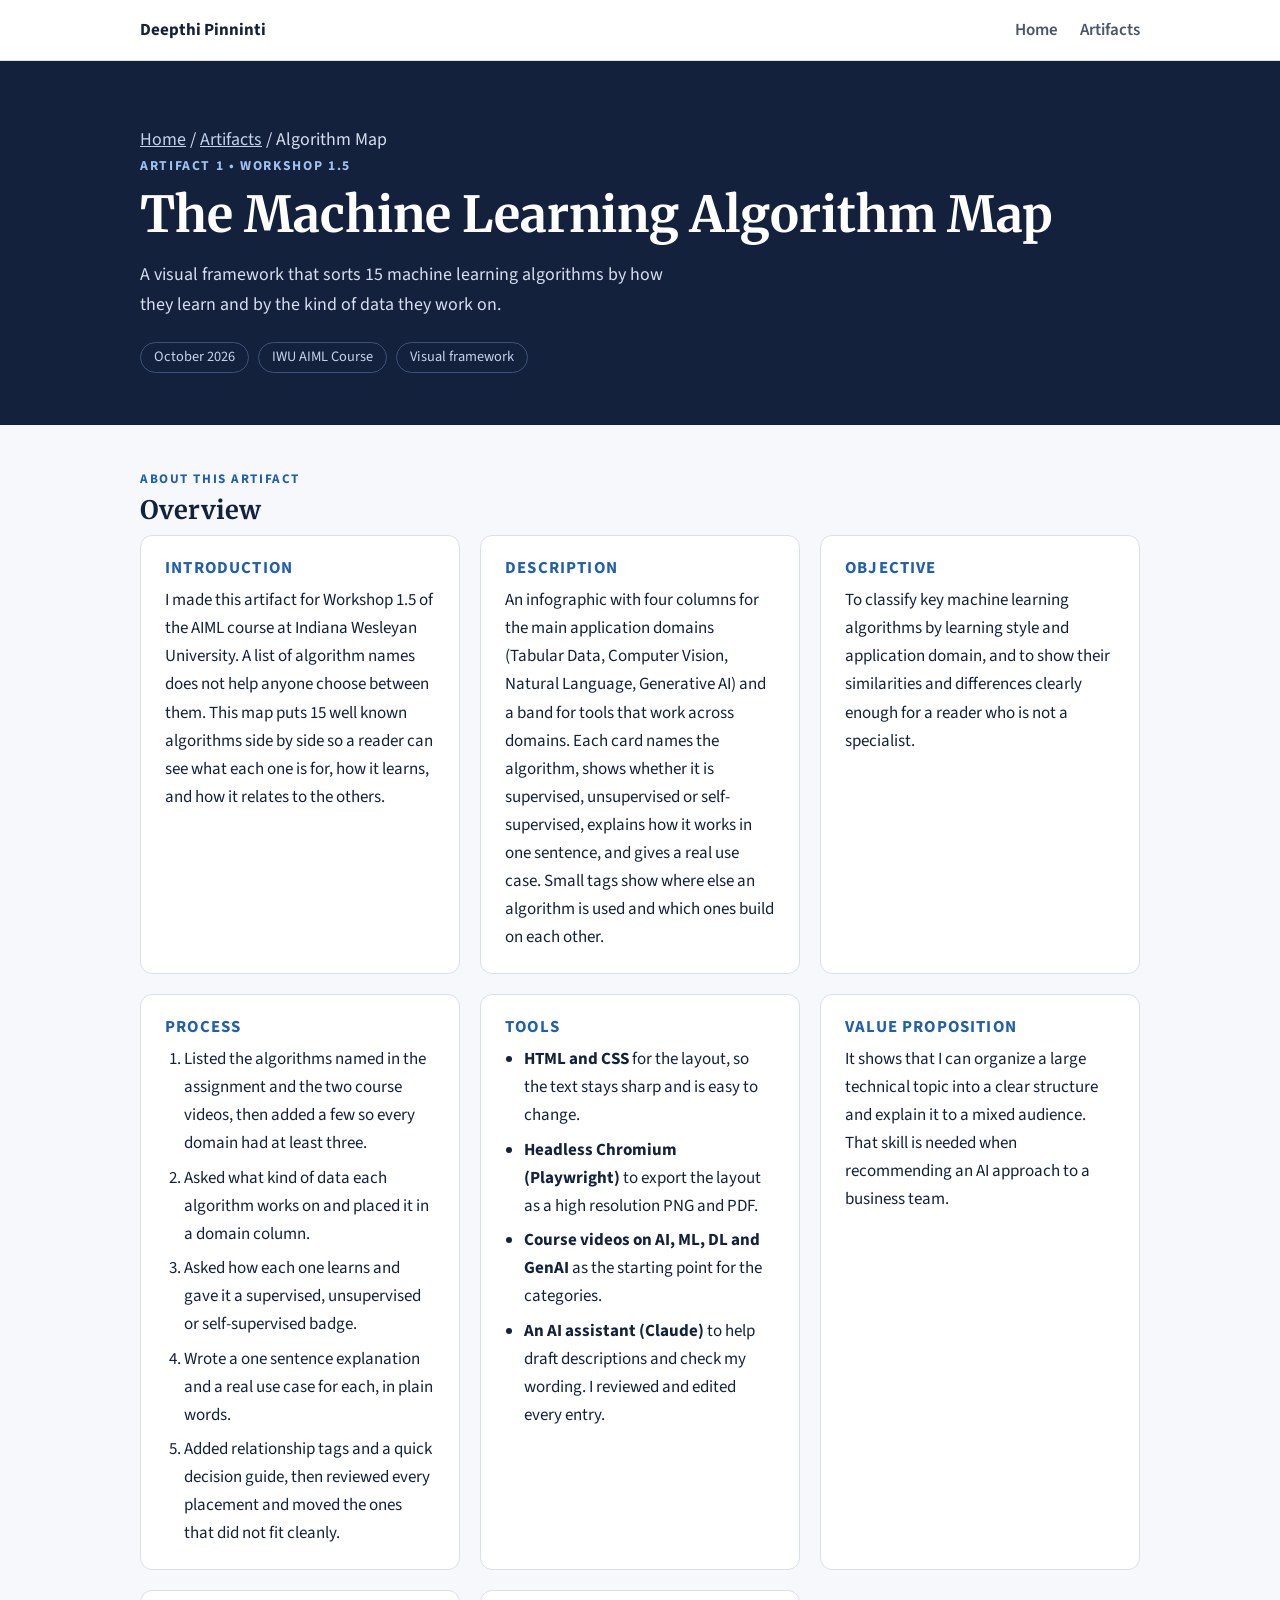
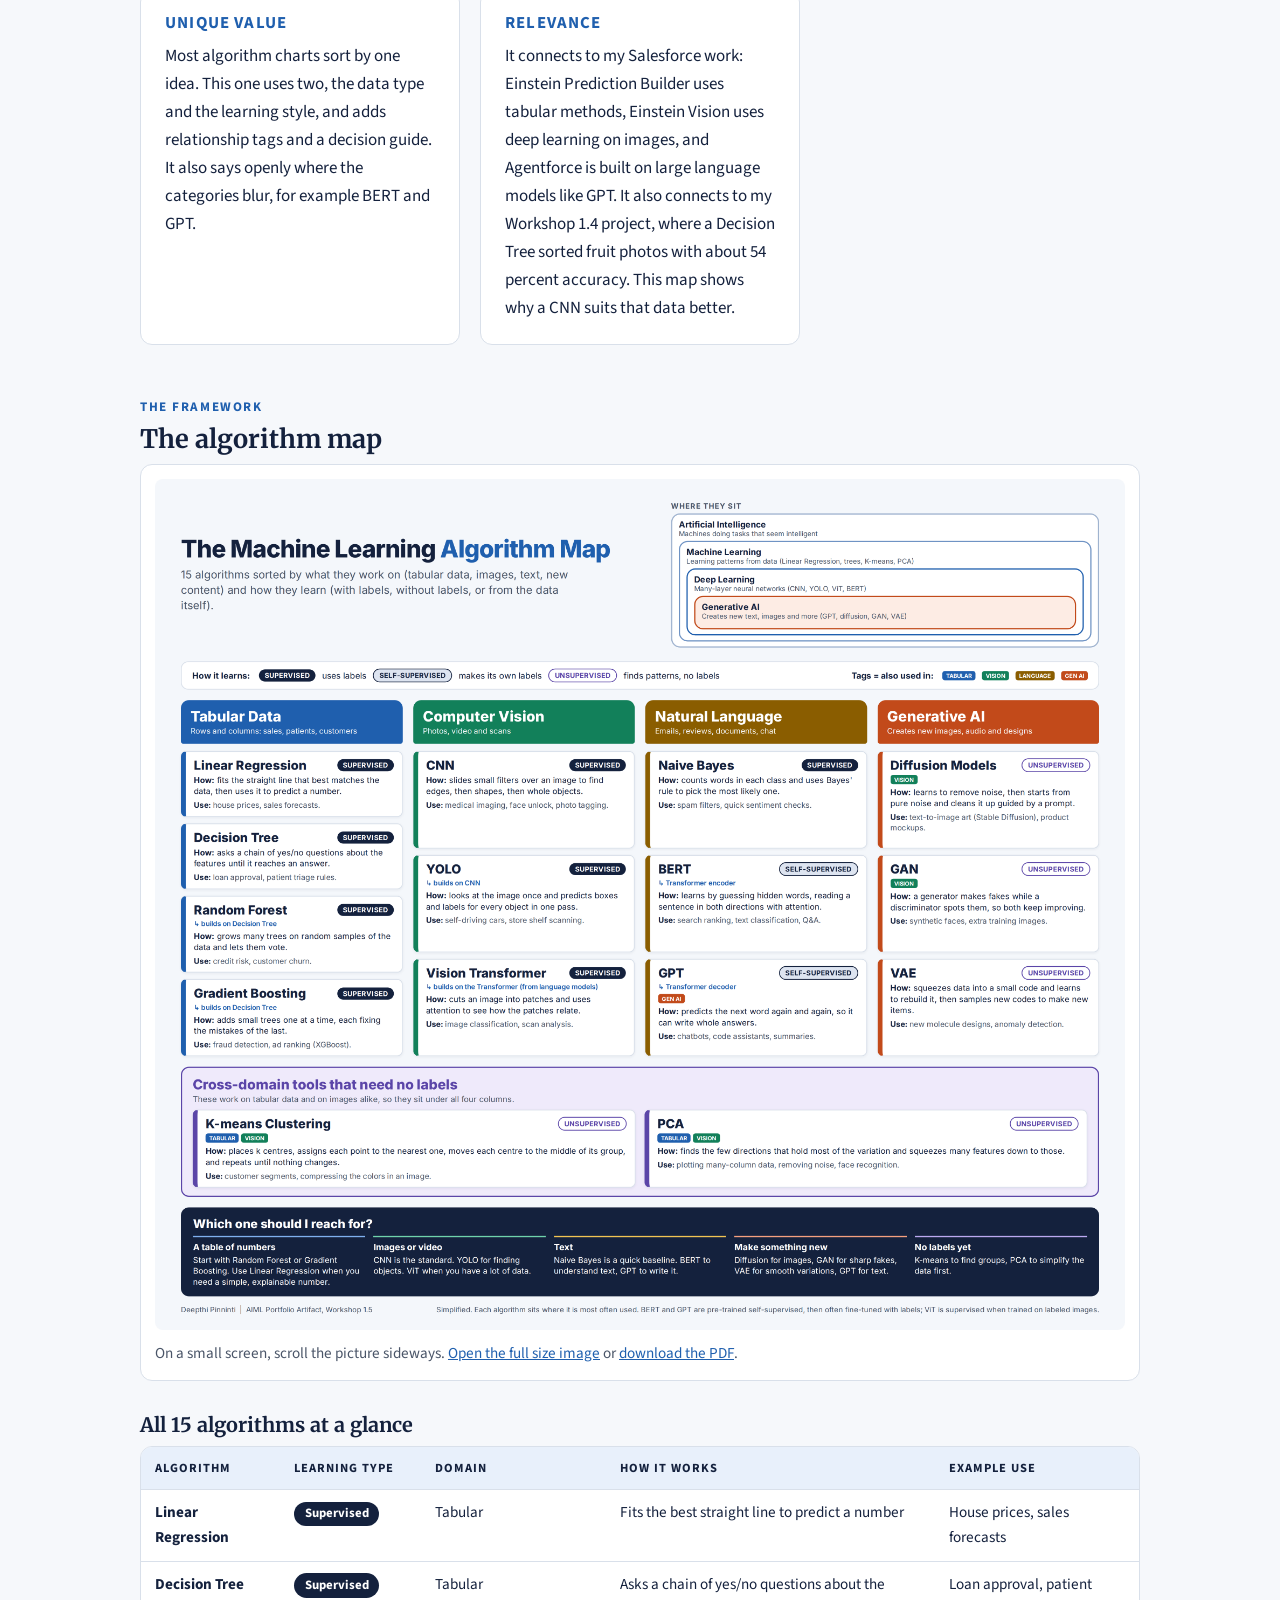
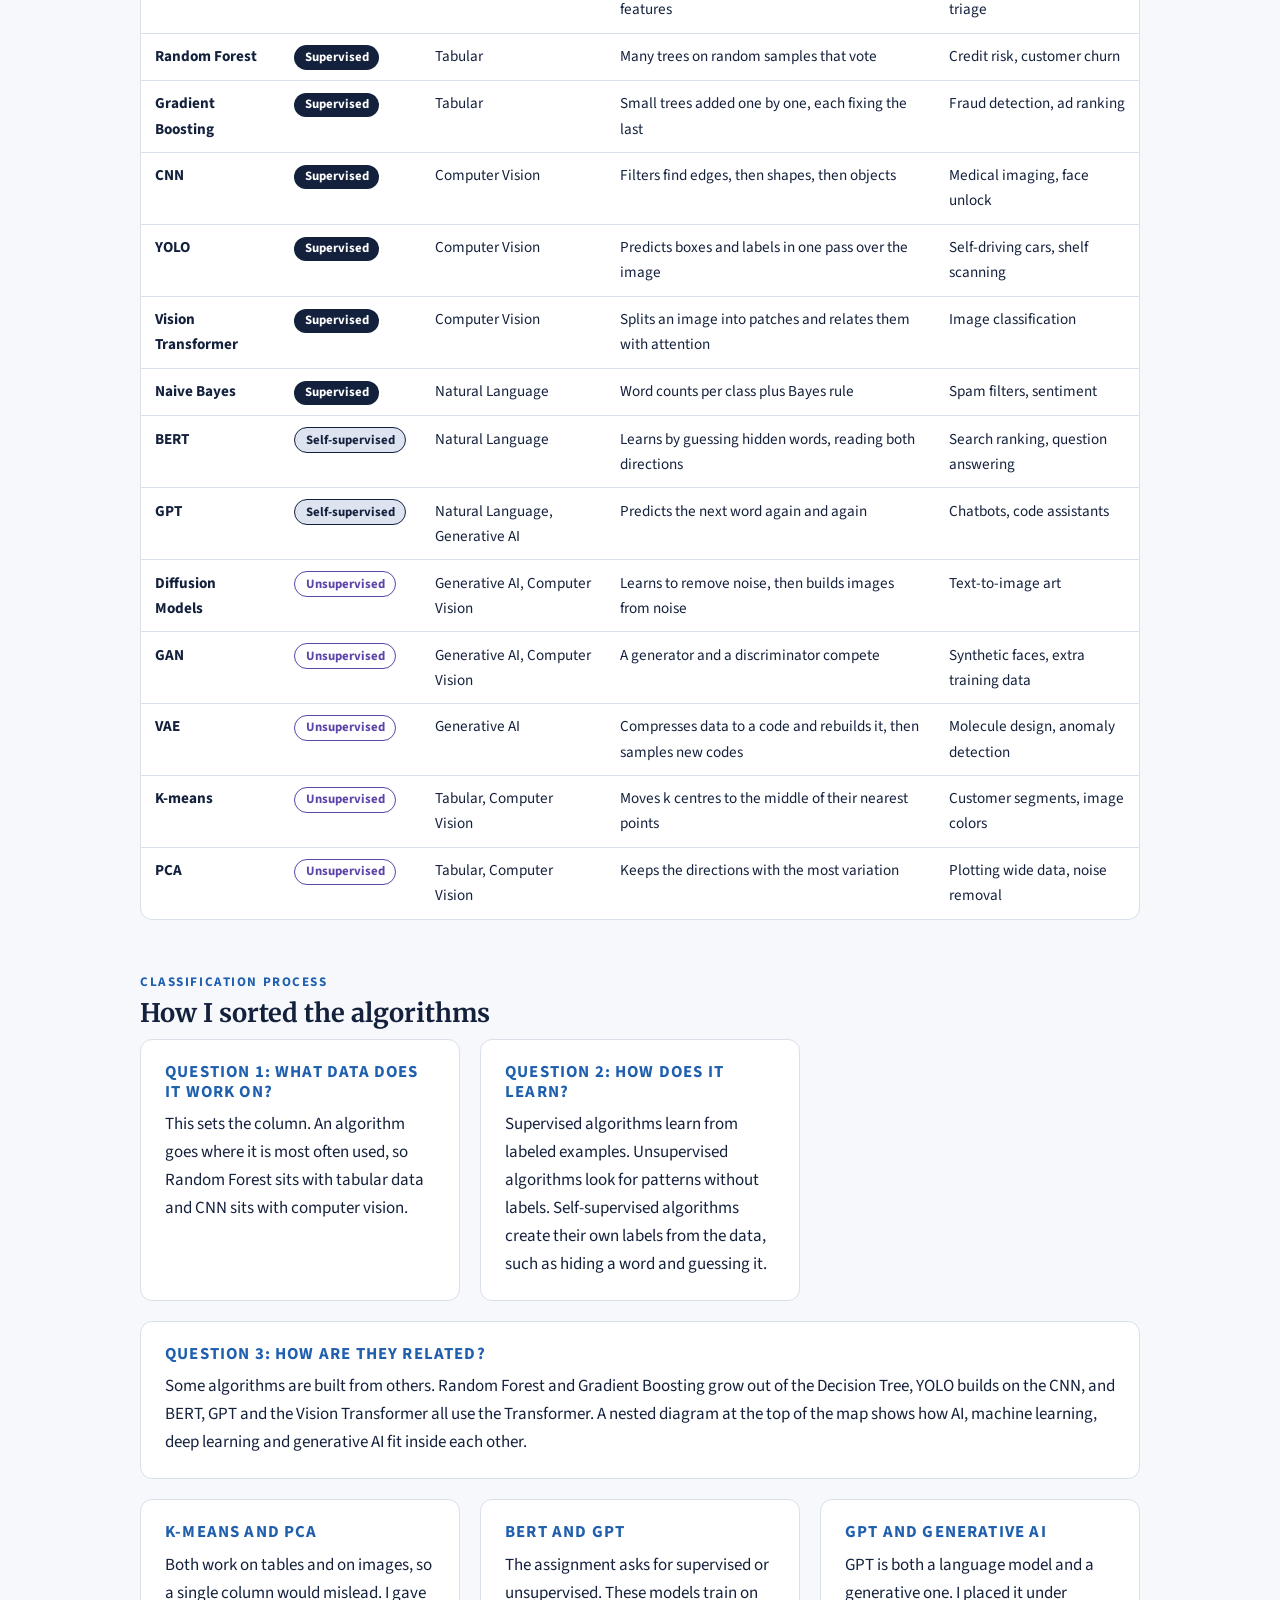
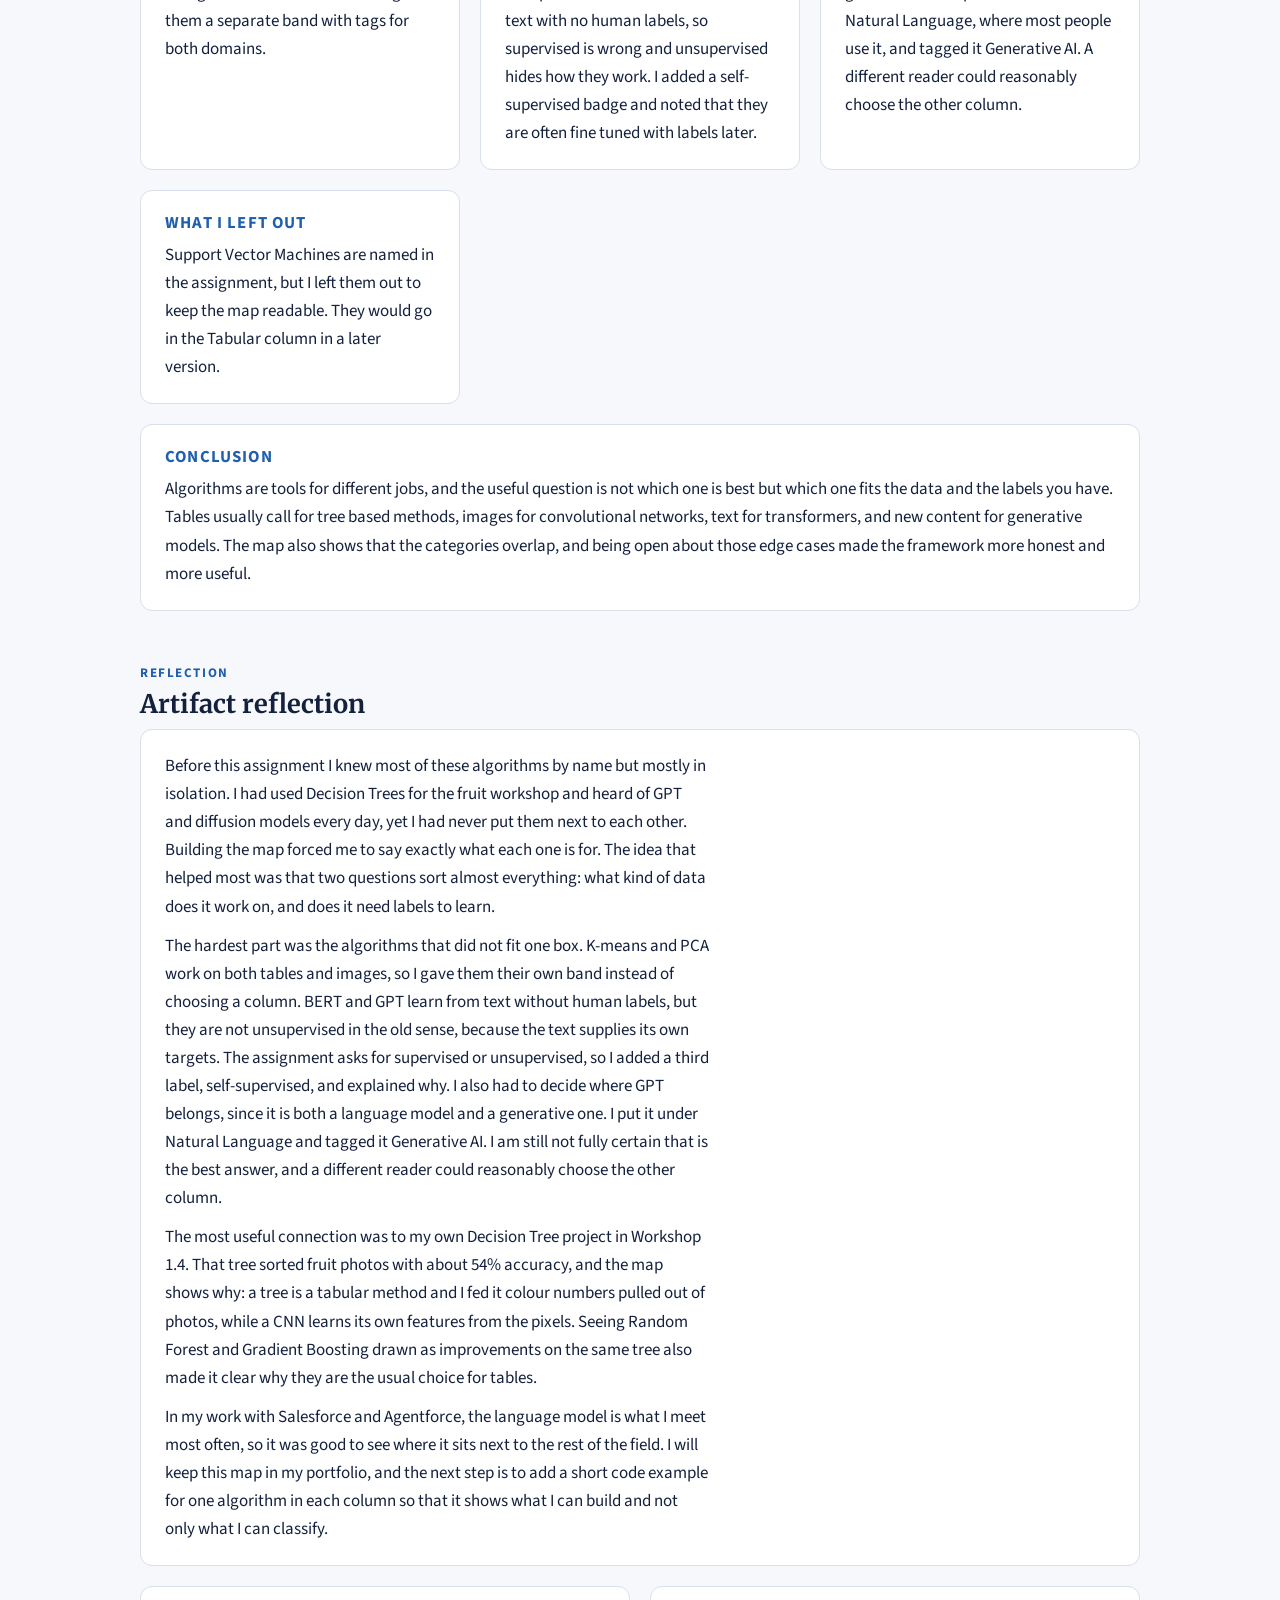
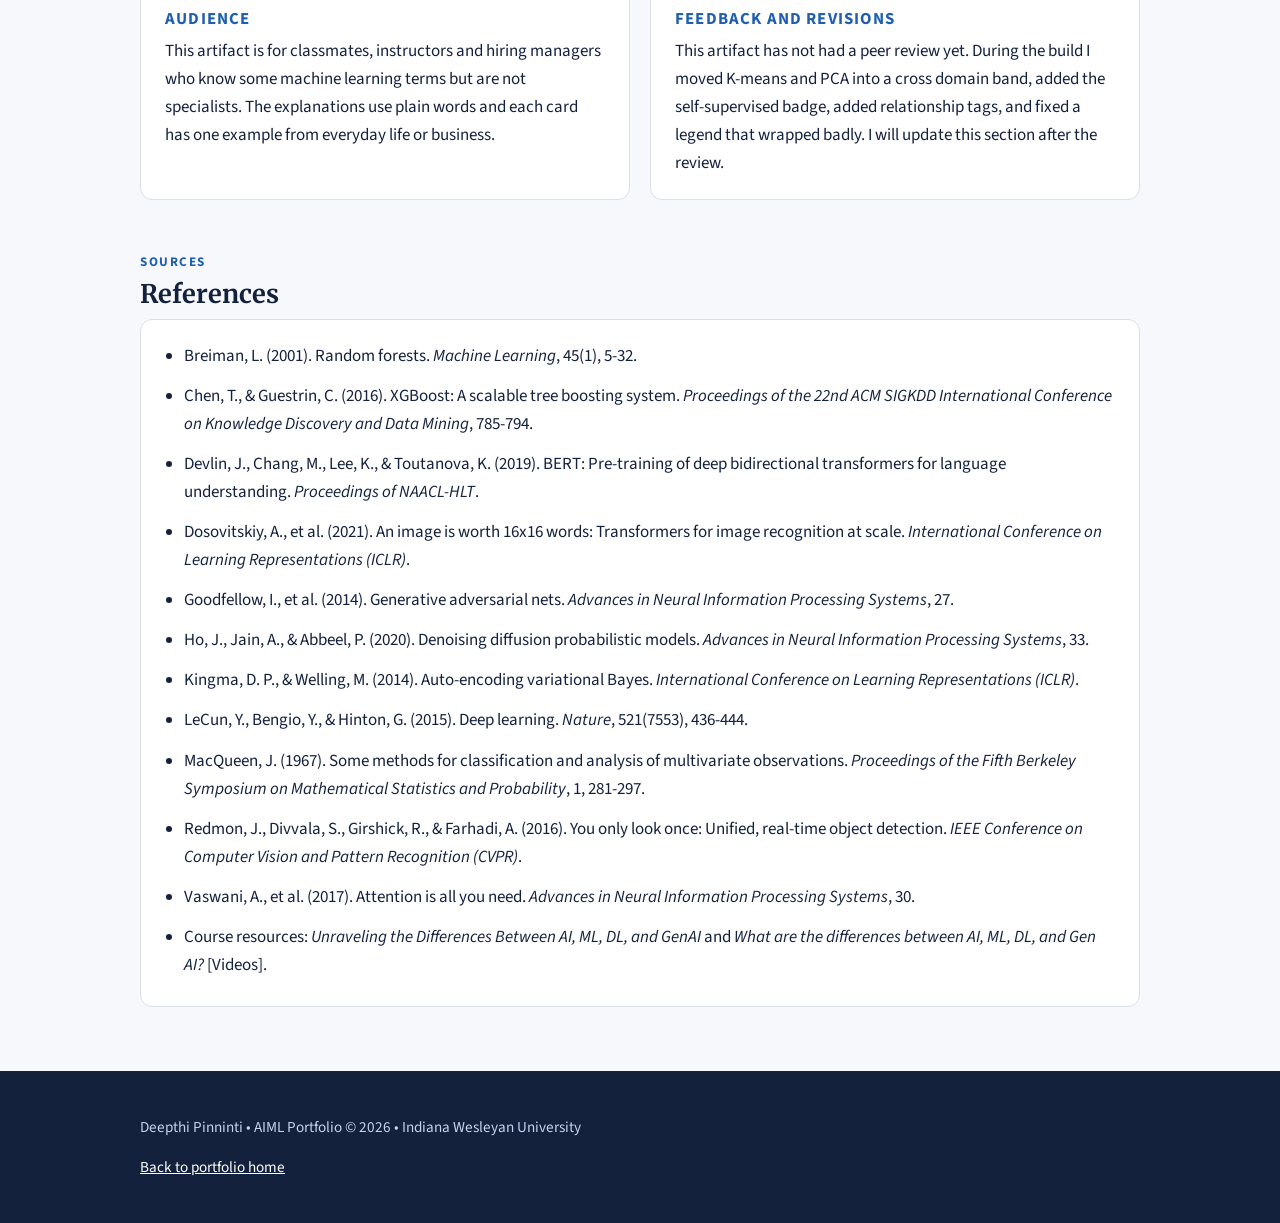
==== artifacts/algorithm-map/index.html @ 94057302 "Add AIML portfolio with Workshop 1.5 algorithm map artifact Co-Authored-By: Claude Sonnet 5.5 <norep" ====
<!DOCTYPE html>
<html lang="en"><head><meta charset="utf-8"><meta name="viewport" content="width=device-width, initial-scale=1"><title>Algorithm Map | Deepthi Pinninti AIML Portfolio</title><meta name="description" content="A visual framework of 15 machine learning algorithms sorted by learning type and application domain."><link rel="preconnect" href="https://fonts.googleapis.com"><link rel="preconnect" href="https://fonts.gstatic.com" crossorigin><link href="https://fonts.googleapis.com/css2?family=Merriweather:wght@700&family=Source+Sans+3:wght@400;600;700&display=swap" rel="stylesheet"><link rel="stylesheet" href="../../style.css"></head><body>
<a class="skip" href="#main">Skip to main content</a>
<header class="top"><div class="wrap"><a class="brand" href="../../index.html">Deepthi Pinninti</a>
<nav aria-label="Main"><a href="../../index.html">Home</a><a href="../../index.html#artifacts">Artifacts</a></nav></div></header>
<main id="main">
<section class="hero"><div class="wrap">
 <p class="crumbs"><a href="../../index.html">Home</a> / <a href="../../index.html#artifacts">Artifacts</a> / Algorithm Map</p>
 <div class="kicker">Artifact 1 &bull; Workshop 1.5</div>
 <h1>The Machine Learning Algorithm Map</h1>
 <p>A visual framework that sorts 15 machine learning algorithms by how they learn and by the kind of data they work on.</p>
 <div class="meta"><span>October 2026</span><span>IWU AIML Course</span><span>Visual framework</span></div>
</div></section>

<section class="block"><div class="wrap">
 <div class="label">About this artifact</div><h2>Overview</h2>
 <div class="grid">
  <div class="card"><h3>Introduction</h3><p>I made this artifact for Workshop 1.5 of the AIML course at Indiana Wesleyan University. A list of algorithm names does not help anyone choose between them. This map puts 15 well known algorithms side by side so a reader can see what each one is for, how it learns, and how it relates to the others.</p></div>
  <div class="card"><h3>Description</h3><p>An infographic with four columns for the main application domains (Tabular Data, Computer Vision, Natural Language, Generative AI) and a band for tools that work across domains. Each card names the algorithm, shows whether it is supervised, unsupervised or self-supervised, explains how it works in one sentence, and gives a real use case. Small tags show where else an algorithm is used and which ones build on each other.</p></div>
  <div class="card"><h3>Objective</h3><p>To classify key machine learning algorithms by learning style and application domain, and to show their similarities and differences clearly enough for a reader who is not a specialist.</p></div>
  <div class="card"><h3>Process</h3><ol>
   <li>Listed the algorithms named in the assignment and the two course videos, then added a few so every domain had at least three.</li>
   <li>Asked what kind of data each algorithm works on and placed it in a domain column.</li>
   <li>Asked how each one learns and gave it a supervised, unsupervised or self-supervised badge.</li>
   <li>Wrote a one sentence explanation and a real use case for each, in plain words.</li>
   <li>Added relationship tags and a quick decision guide, then reviewed every placement and moved the ones that did not fit cleanly.</li></ol></div>
  <div class="card"><h3>Tools</h3><ul>
   <li><strong>HTML and CSS</strong> for the layout, so the text stays sharp and is easy to change.</li>
   <li><strong>Headless Chromium (Playwright)</strong> to export the layout as a high resolution PNG and PDF.</li>
   <li><strong>Course videos on AI, ML, DL and GenAI</strong> as the starting point for the categories.</li>
   <li><strong>An AI assistant (Claude)</strong> to help draft descriptions and check my wording. I reviewed and edited every entry.</li></ul></div>
  <div class="card"><h3>Value proposition</h3><p>It shows that I can organize a large technical topic into a clear structure and explain it to a mixed audience. That skill is needed when recommending an AI approach to a business team.</p></div>
  <div class="card"><h3>Unique value</h3><p>Most algorithm charts sort by one idea. This one uses two, the data type and the learning style, and adds relationship tags and a decision guide. It also says openly where the categories blur, for example BERT and GPT.</p></div>
  <div class="card"><h3>Relevance</h3><p>It connects to my Salesforce work: Einstein Prediction Builder uses tabular methods, Einstein Vision uses deep learning on images, and Agentforce is built on large language models like GPT. It also connects to my Workshop 1.4 project, where a Decision Tree sorted fruit photos with about 54 percent accuracy. This map shows why a CNN suits that data better.</p></div>
 </div>
</div></section>

<section class="block"><div class="wrap">
 <div class="label">The framework</div><h2>The algorithm map</h2>
 <div class="figure"><div class="scroll"><img src="ML_Algorithm_Map_infographic.png" width="3600" height="3158" alt="Infographic of 15 machine learning algorithms in four columns: Tabular Data (Linear Regression, Decision Tree, Random Forest, Gradient Boosting), Computer Vision (CNN, YOLO, Vision Transformer), Natural Language (Naive Bayes, BERT, GPT) and Generative AI (Diffusion Models, GAN, VAE), with K-means and PCA in a cross-domain band. Each card shows its learning type, how it works and an example use."></div>
 <p>On a small screen, scroll the picture sideways. <a href="ML_Algorithm_Map_infographic.png">Open the full size image</a> or <a href="ML_Algorithm_Map_infographic.pdf">download the PDF</a>.</p></div>
 <h3 style="margin-top:2rem">All 15 algorithms at a glance</h3>
 <div class="tablewrap"><table><thead><tr><th>Algorithm</th><th>Learning type</th><th>Domain</th><th>How it works</th><th>Example use</th></tr></thead><tbody><tr><th scope="row">Linear Regression</th><td><span class="b b-sup">Supervised</span></td><td>Tabular</td><td>Fits the best straight line to predict a number</td><td>House prices, sales forecasts</td></tr><tr><th scope="row">Decision Tree</th><td><span class="b b-sup">Supervised</span></td><td>Tabular</td><td>Asks a chain of yes/no questions about the features</td><td>Loan approval, patient triage</td></tr><tr><th scope="row">Random Forest</th><td><span class="b b-sup">Supervised</span></td><td>Tabular</td><td>Many trees on random samples that vote</td><td>Credit risk, customer churn</td></tr><tr><th scope="row">Gradient Boosting</th><td><span class="b b-sup">Supervised</span></td><td>Tabular</td><td>Small trees added one by one, each fixing the last</td><td>Fraud detection, ad ranking</td></tr><tr><th scope="row">CNN</th><td><span class="b b-sup">Supervised</span></td><td>Computer Vision</td><td>Filters find edges, then shapes, then objects</td><td>Medical imaging, face unlock</td></tr><tr><th scope="row">YOLO</th><td><span class="b b-sup">Supervised</span></td><td>Computer Vision</td><td>Predicts boxes and labels in one pass over the image</td><td>Self-driving cars, shelf scanning</td></tr><tr><th scope="row">Vision Transformer</th><td><span class="b b-sup">Supervised</span></td><td>Computer Vision</td><td>Splits an image into patches and relates them with attention</td><td>Image classification</td></tr><tr><th scope="row">Naive Bayes</th><td><span class="b b-sup">Supervised</span></td><td>Natural Language</td><td>Word counts per class plus Bayes rule</td><td>Spam filters, sentiment</td></tr><tr><th scope="row">BERT</th><td><span class="b b-self">Self-supervised</span></td><td>Natural Language</td><td>Learns by guessing hidden words, reading both directions</td><td>Search ranking, question answering</td></tr><tr><th scope="row">GPT</th><td><span class="b b-self">Self-supervised</span></td><td>Natural Language, Generative AI</td><td>Predicts the next word again and again</td><td>Chatbots, code assistants</td></tr><tr><th scope="row">Diffusion Models</th><td><span class="b b-uns">Unsupervised</span></td><td>Generative AI, Computer Vision</td><td>Learns to remove noise, then builds images from noise</td><td>Text-to-image art</td></tr><tr><th scope="row">GAN</th><td><span class="b b-uns">Unsupervised</span></td><td>Generative AI, Computer Vision</td><td>A generator and a discriminator compete</td><td>Synthetic faces, extra training data</td></tr><tr><th scope="row">VAE</th><td><span class="b b-uns">Unsupervised</span></td><td>Generative AI</td><td>Compresses data to a code and rebuilds it, then samples new codes</td><td>Molecule design, anomaly detection</td></tr><tr><th scope="row">K-means</th><td><span class="b b-uns">Unsupervised</span></td><td>Tabular, Computer Vision</td><td>Moves k centres to the middle of their nearest points</td><td>Customer segments, image colors</td></tr><tr><th scope="row">PCA</th><td><span class="b b-uns">Unsupervised</span></td><td>Tabular, Computer Vision</td><td>Keeps the directions with the most variation</td><td>Plotting wide data, noise removal</td></tr></tbody></table></div>
</div></section>

<section class="block"><div class="wrap">
 <div class="label">Classification process</div><h2>How I sorted the algorithms</h2>
 <div class="grid">
  <div class="card"><h3>Question 1: What data does it work on?</h3><p>This sets the column. An algorithm goes where it is most often used, so Random Forest sits with tabular data and CNN sits with computer vision.</p></div>
  <div class="card"><h3>Question 2: How does it learn?</h3><p>Supervised algorithms learn from labeled examples. Unsupervised algorithms look for patterns without labels. Self-supervised algorithms create their own labels from the data, such as hiding a word and guessing it.</p></div>
  <div class="card wide"><h3>Question 3: How are they related?</h3><p>Some algorithms are built from others. Random Forest and Gradient Boosting grow out of the Decision Tree, YOLO builds on the CNN, and BERT, GPT and the Vision Transformer all use the Transformer. A nested diagram at the top of the map shows how AI, machine learning, deep learning and generative AI fit inside each other.</p></div>
  <div class="card"><h3>K-means and PCA</h3><p>Both work on tables and on images, so a single column would mislead. I gave them a separate band with tags for both domains.</p></div>
  <div class="card"><h3>BERT and GPT</h3><p>The assignment asks for supervised or unsupervised. These models train on text with no human labels, so supervised is wrong and unsupervised hides how they work. I added a self-supervised badge and noted that they are often fine tuned with labels later.</p></div>
  <div class="card"><h3>GPT and generative AI</h3><p>GPT is both a language model and a generative one. I placed it under Natural Language, where most people use it, and tagged it Generative AI. A different reader could reasonably choose the other column.</p></div>
  <div class="card"><h3>What I left out</h3><p>Support Vector Machines are named in the assignment, but I left them out to keep the map readable. They would go in the Tabular column in a later version.</p></div>
  <div class="card wide"><h3>Conclusion</h3><p>Algorithms are tools for different jobs, and the useful question is not which one is best but which one fits the data and the labels you have. Tables usually call for tree based methods, images for convolutional networks, text for transformers, and new content for generative models. The map also shows that the categories overlap, and being open about those edge cases made the framework more honest and more useful.</p></div>
 </div>
</div></section>

<section class="block"><div class="wrap">
 <div class="label">Reflection</div><h2>Artifact reflection</h2>
 <div class="card prose"><p>Before this assignment I knew most of these algorithms by name but mostly in isolation. I had used Decision Trees for the fruit workshop and heard of GPT and diffusion models every day, yet I had never put them next to each other. Building the map forced me to say exactly what each one is for. The idea that helped most was that two questions sort almost everything: what kind of data does it work on, and does it need labels to learn.</p><p>The hardest part was the algorithms that did not fit one box. K-means and PCA work on both tables and images, so I gave them their own band instead of choosing a column. BERT and GPT learn from text without human labels, but they are not unsupervised in the old sense, because the text supplies its own targets. The assignment asks for supervised or unsupervised, so I added a third label, self-supervised, and explained why. I also had to decide where GPT belongs, since it is both a language model and a generative one. I put it under Natural Language and tagged it Generative AI. I am still not fully certain that is the best answer, and a different reader could reasonably choose the other column.</p><p>The most useful connection was to my own Decision Tree project in Workshop 1.4. That tree sorted fruit photos with about 54% accuracy, and the map shows why: a tree is a tabular method and I fed it colour numbers pulled out of photos, while a CNN learns its own features from the pixels. Seeing Random Forest and Gradient Boosting drawn as improvements on the same tree also made it clear why they are the usual choice for tables.</p><p>In my work with Salesforce and Agentforce, the language model is what I meet most often, so it was good to see where it sits next to the rest of the field. I will keep this map in my portfolio, and the next step is to add a short code example for one algorithm in each column so that it shows what I can build and not only what I can classify.
</p></div>
 <div class="grid" style="margin-top:20px">
  <div class="card"><h3>Audience</h3><p>This artifact is for classmates, instructors and hiring managers who know some machine learning terms but are not specialists. The explanations use plain words and each card has one example from everyday life or business.</p></div>
  <div class="card"><h3>Feedback and revisions</h3><p>This artifact has not had a peer review yet. During the build I moved K-means and PCA into a cross domain band, added the self-supervised badge, added relationship tags, and fixed a legend that wrapped badly. I will update this section after the review.</p></div>
 </div>
</div></section>

<section class="block"><div class="wrap">
 <div class="label">Sources</div><h2>References</h2>
 <div class="card"><ul class="refs"><li>Breiman, L. (2001). Random forests. <em>Machine Learning</em>, 45(1), 5-32.</li><li>Chen, T., &amp; Guestrin, C. (2016). XGBoost: A scalable tree boosting system. <em>Proceedings of the 22nd ACM SIGKDD International Conference on Knowledge Discovery and Data Mining</em>, 785-794.</li><li>Devlin, J., Chang, M., Lee, K., &amp; Toutanova, K. (2019). BERT: Pre-training of deep bidirectional transformers for language understanding. <em>Proceedings of NAACL-HLT</em>.</li><li>Dosovitskiy, A., et al. (2021). An image is worth 16x16 words: Transformers for image recognition at scale. <em>International Conference on Learning Representations (ICLR)</em>.</li><li>Goodfellow, I., et al. (2014). Generative adversarial nets. <em>Advances in Neural Information Processing Systems</em>, 27.</li><li>Ho, J., Jain, A., &amp; Abbeel, P. (2020). Denoising diffusion probabilistic models. <em>Advances in Neural Information Processing Systems</em>, 33.</li><li>Kingma, D. P., &amp; Welling, M. (2014). Auto-encoding variational Bayes. <em>International Conference on Learning Representations (ICLR)</em>.</li><li>LeCun, Y., Bengio, Y., &amp; Hinton, G. (2015). Deep learning. <em>Nature</em>, 521(7553), 436-444.</li><li>MacQueen, J. (1967). Some methods for classification and analysis of multivariate observations. <em>Proceedings of the Fifth Berkeley Symposium on Mathematical Statistics and Probability</em>, 1, 281-297.</li><li>Redmon, J., Divvala, S., Girshick, R., &amp; Farhadi, A. (2016). You only look once: Unified, real-time object detection. <em>IEEE Conference on Computer Vision and Pattern Recognition (CVPR)</em>.</li><li>Vaswani, A., et al. (2017). Attention is all you need. <em>Advances in Neural Information Processing Systems</em>, 30.</li><li>Course resources: <em>Unraveling the Differences Between AI, ML, DL, and GenAI</em> and <em>What are the differences between AI, ML, DL, and Gen AI?</em> [Videos].</li></ul></div>
</div></section>
</main>
<footer><div class="wrap"><p>Deepthi Pinninti &bull; AIML Portfolio &copy; 2026 &bull; Indiana Wesleyan University</p><p><a href="../../index.html">Back to portfolio home</a></p></div></footer>
</body></html>
---- style.css ----
:root{--bg:#f6f8fb;--surface:#fff;--ink:#14213d;--muted:#4a5568;--line:#d9e0ea;--accent:#1f5fae;--accent-soft:#e8f0fb;--dark:#14213d}
*{box-sizing:border-box}
html{scroll-behavior:smooth}
body{margin:0;background:var(--bg);color:var(--ink);font:17px/1.65 "Source Sans 3","Segoe UI",Arial,sans-serif}
h1,h2,h3{font-family:"Merriweather",Georgia,serif;line-height:1.2;margin:0 0 .6rem}
a{color:var(--accent)}
.skip{position:absolute;left:-999px;top:0;background:var(--dark);color:#fff;padding:.6rem 1rem;z-index:10}
.skip:focus{left:0}
.wrap{max-width:1040px;margin:0 auto;padding:0 20px}
.top{background:var(--surface);border-bottom:1px solid var(--line)}
.top .wrap{display:flex;justify-content:space-between;align-items:center;min-height:60px;gap:1rem;flex-wrap:wrap}
.brand{font-weight:700;text-decoration:none;color:var(--ink)}
.top nav{display:flex;gap:1.4rem}
.top nav a{text-decoration:none;color:var(--muted);font-weight:600}
.top nav a:hover,.top nav a[aria-current]{color:var(--accent)}
.hero{background:var(--dark);color:#fff;padding:64px 0 52px}
.hero .kicker{font-size:.85rem;letter-spacing:.12em;text-transform:uppercase;color:#9fc2f0;font-weight:700}
.hero h1{font-size:clamp(2rem,5vw,3.1rem);margin:.5rem 0 1rem;text-wrap:balance}
.hero p{max-width:60ch;color:#d5dfef;font-size:1.12rem;margin:0}
.hero .meta{display:flex;gap:.6rem;flex-wrap:wrap;margin-top:1.4rem}
.hero .meta span{border:1px solid #3d527a;border-radius:999px;padding:.15rem .8rem;font-size:.9rem;color:#c3d3ee}
.crumbs{font-size:.92rem;margin-bottom:1.2rem;color:#9fb4d6}
.crumbs a{color:#c3d3ee}
section.block{padding:44px 0 8px}
.label{font-size:.82rem;letter-spacing:.12em;text-transform:uppercase;color:var(--accent);font-weight:700;margin-bottom:.3rem}
.grid{display:grid;grid-template-columns:repeat(auto-fit,minmax(min(100%,320px),1fr));gap:20px}
.card{background:var(--surface);border:1px solid var(--line);border-radius:12px;padding:22px 24px;min-width:0}
.card h3{font-size:1.05rem;font-family:"Source Sans 3","Segoe UI",sans-serif;text-transform:uppercase;letter-spacing:.07em;color:var(--accent);margin-bottom:.5rem}
.card p{margin:0 0 .7rem}.card p:last-child{margin-bottom:0}
.card ul,.card ol{margin:0;padding-left:1.2rem;display:flex;flex-direction:column;gap:.4rem}
.wide{grid-column:1/-1}
.artcard{display:flex;flex-direction:column;gap:.6rem;text-decoration:none;color:inherit;transition:border-color .15s,box-shadow .15s}
.artcard:hover{border-color:var(--accent);box-shadow:0 6px 18px rgba(20,33,61,.08)}
.artcard img{width:100%;height:auto;border-radius:8px;border:1px solid var(--line)}
.artcard .tag{font-size:.82rem;font-weight:700;color:var(--accent);letter-spacing:.06em;text-transform:uppercase}
.artcard h2{font-size:1.35rem;margin:0}
.artcard .go{font-weight:700;color:var(--accent)}
.figure{background:var(--surface);border:1px solid var(--line);border-radius:12px;padding:14px}
.figure .scroll{overflow-x:auto}
.figure img{display:block;width:100%;min-width:900px;height:auto;border-radius:8px}
.figure p{margin:.7rem 0 0;font-size:.95rem;color:var(--muted)}
.tablewrap{overflow-x:auto;background:var(--surface);border:1px solid var(--line);border-radius:12px}
table{border-collapse:collapse;width:100%;min-width:820px;font-size:.95rem}
th,td{text-align:left;padding:.65rem .9rem;border-bottom:1px solid var(--line);vertical-align:top}
thead th{font-size:.78rem;letter-spacing:.08em;text-transform:uppercase;background:var(--accent-soft);color:var(--ink)}
tbody tr:last-child th,tbody tr:last-child td{border-bottom:0}
.b{display:inline-block;border-radius:999px;padding:.1rem .65rem;font-size:.8rem;font-weight:700;white-space:nowrap}
.b-sup{background:var(--dark);color:#fff}.b-self{background:#dde4f0;border:1.5px solid var(--dark)}.b-uns{background:#fff;color:#5b45a8;border:1.5px solid #5b45a8}
.prose p{max-width:68ch}
.refs li{margin-bottom:.35rem}
footer{margin-top:56px;background:var(--dark);color:#c3d3ee;padding:28px 0;font-size:.95rem}
footer a{color:#fff}
:focus-visible{outline:3px solid #f2a33a;outline-offset:2px}
@media (prefers-reduced-motion:reduce){*{transition:none!important;scroll-behavior:auto!important}}
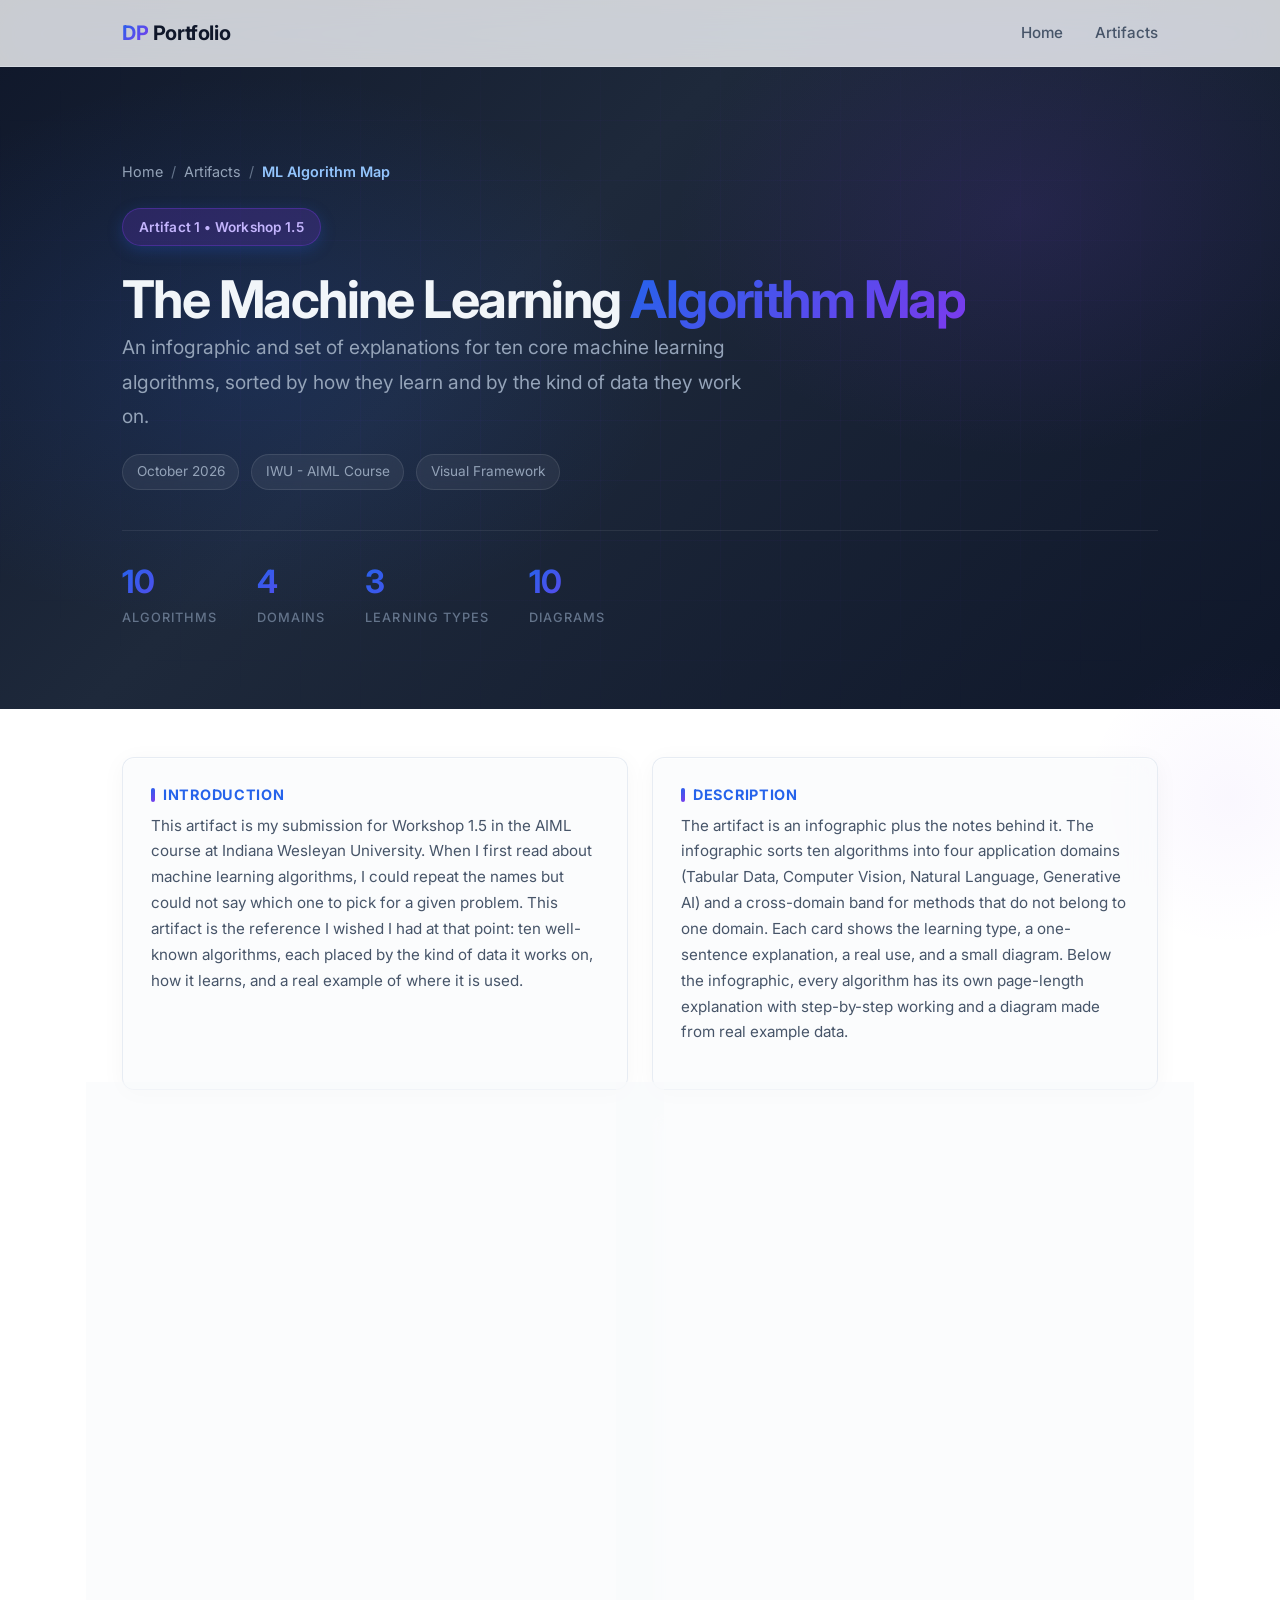
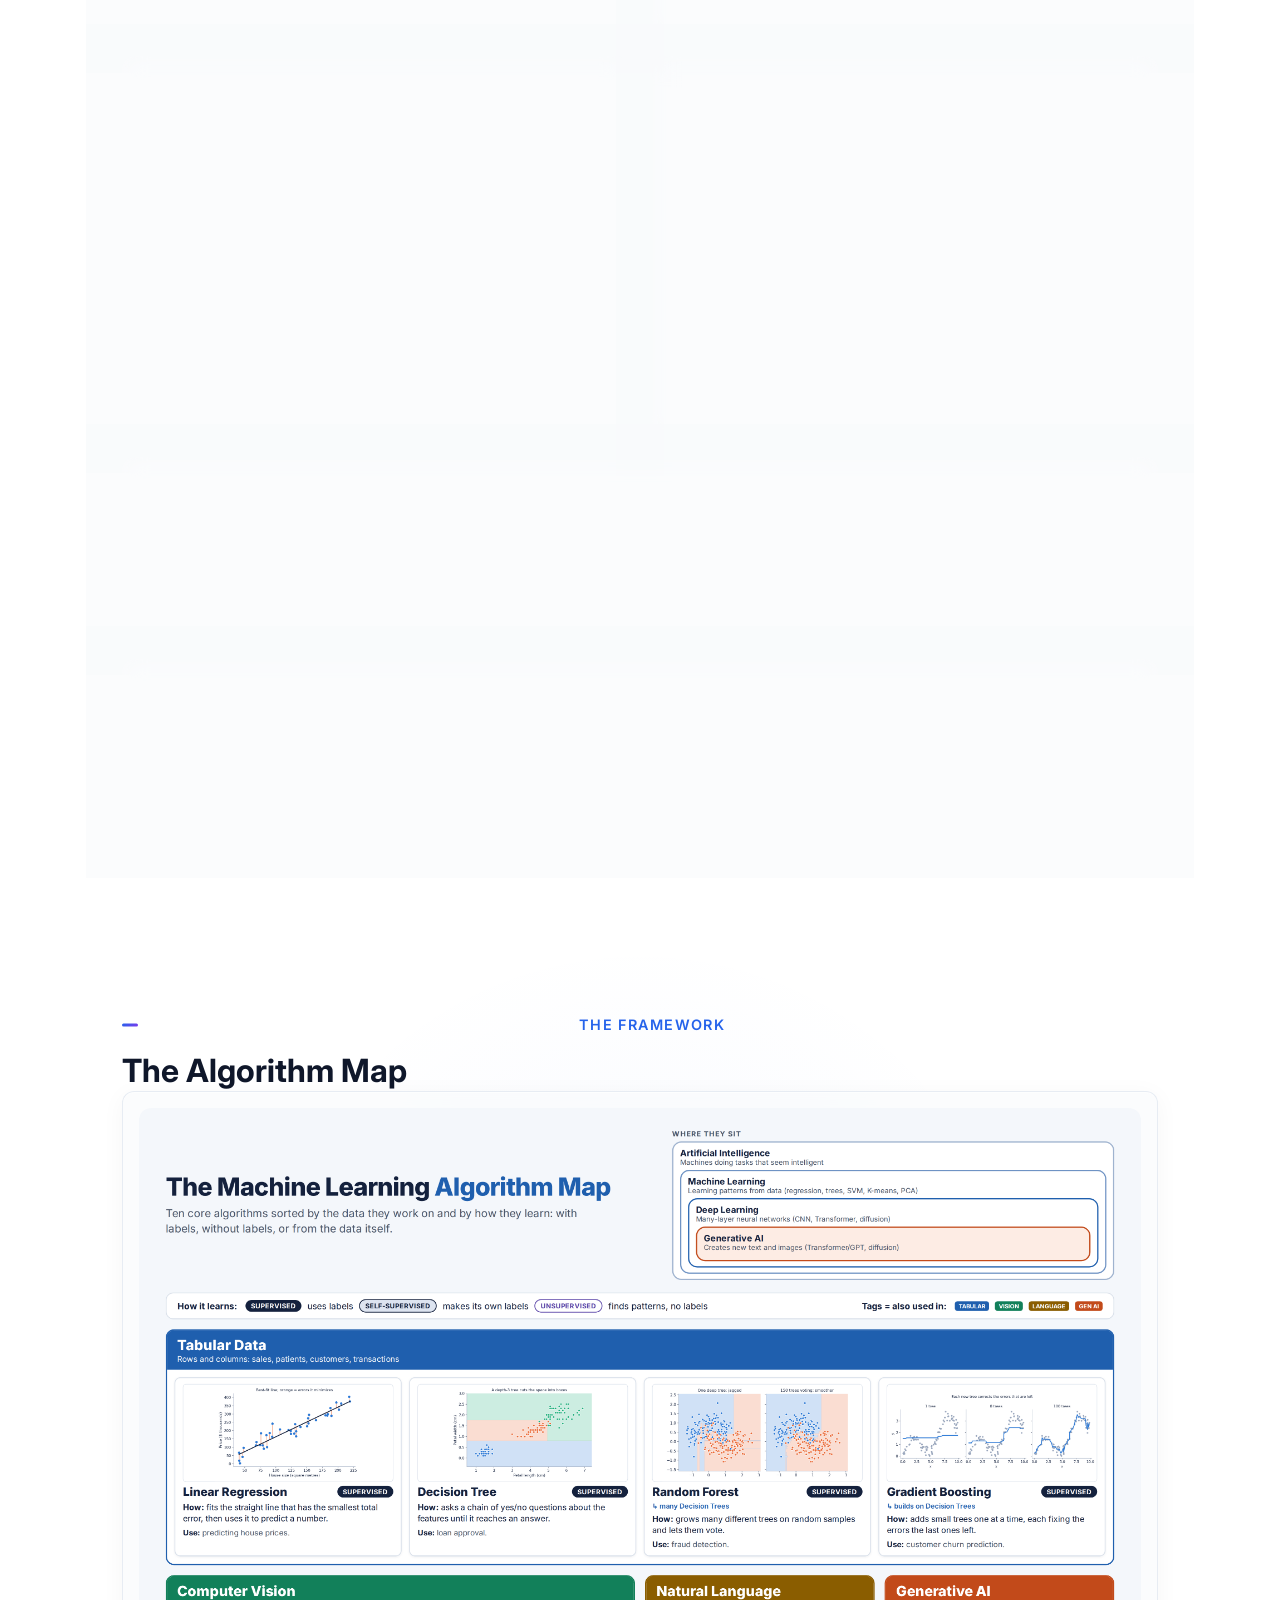
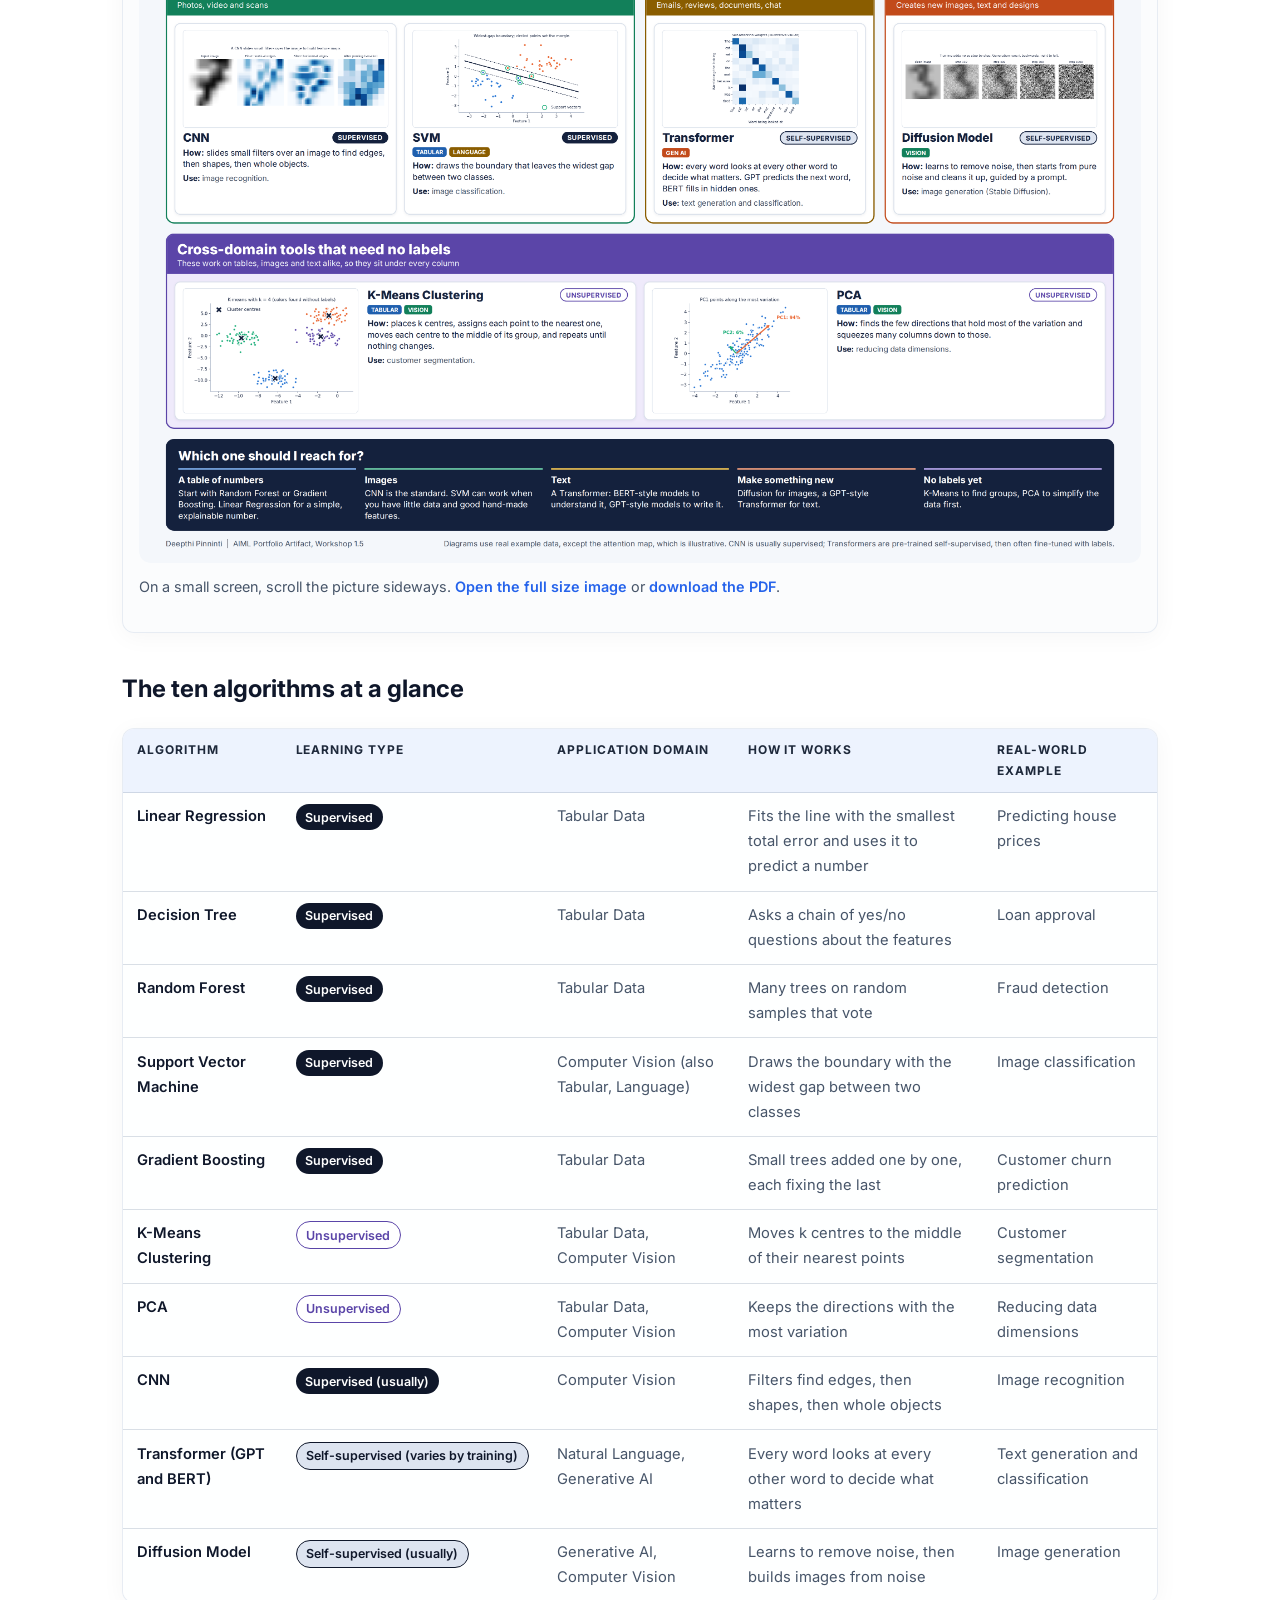
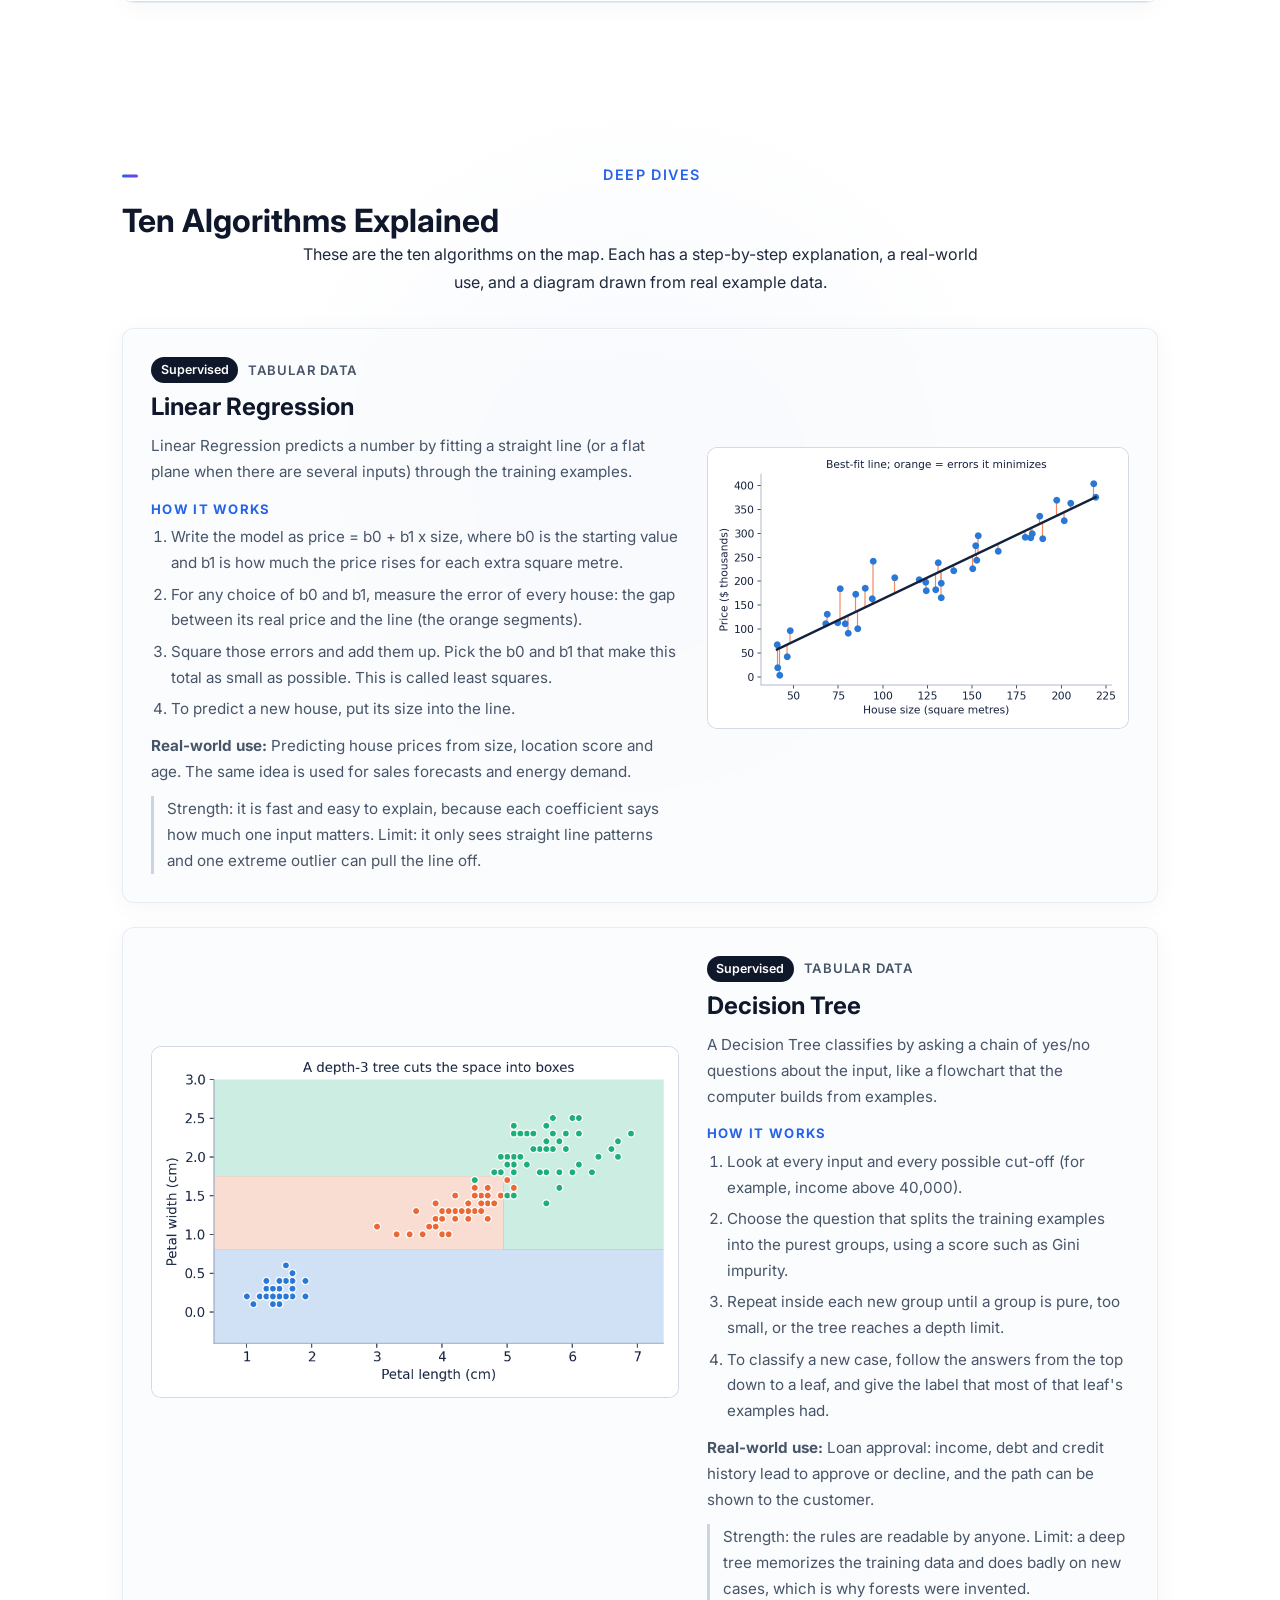
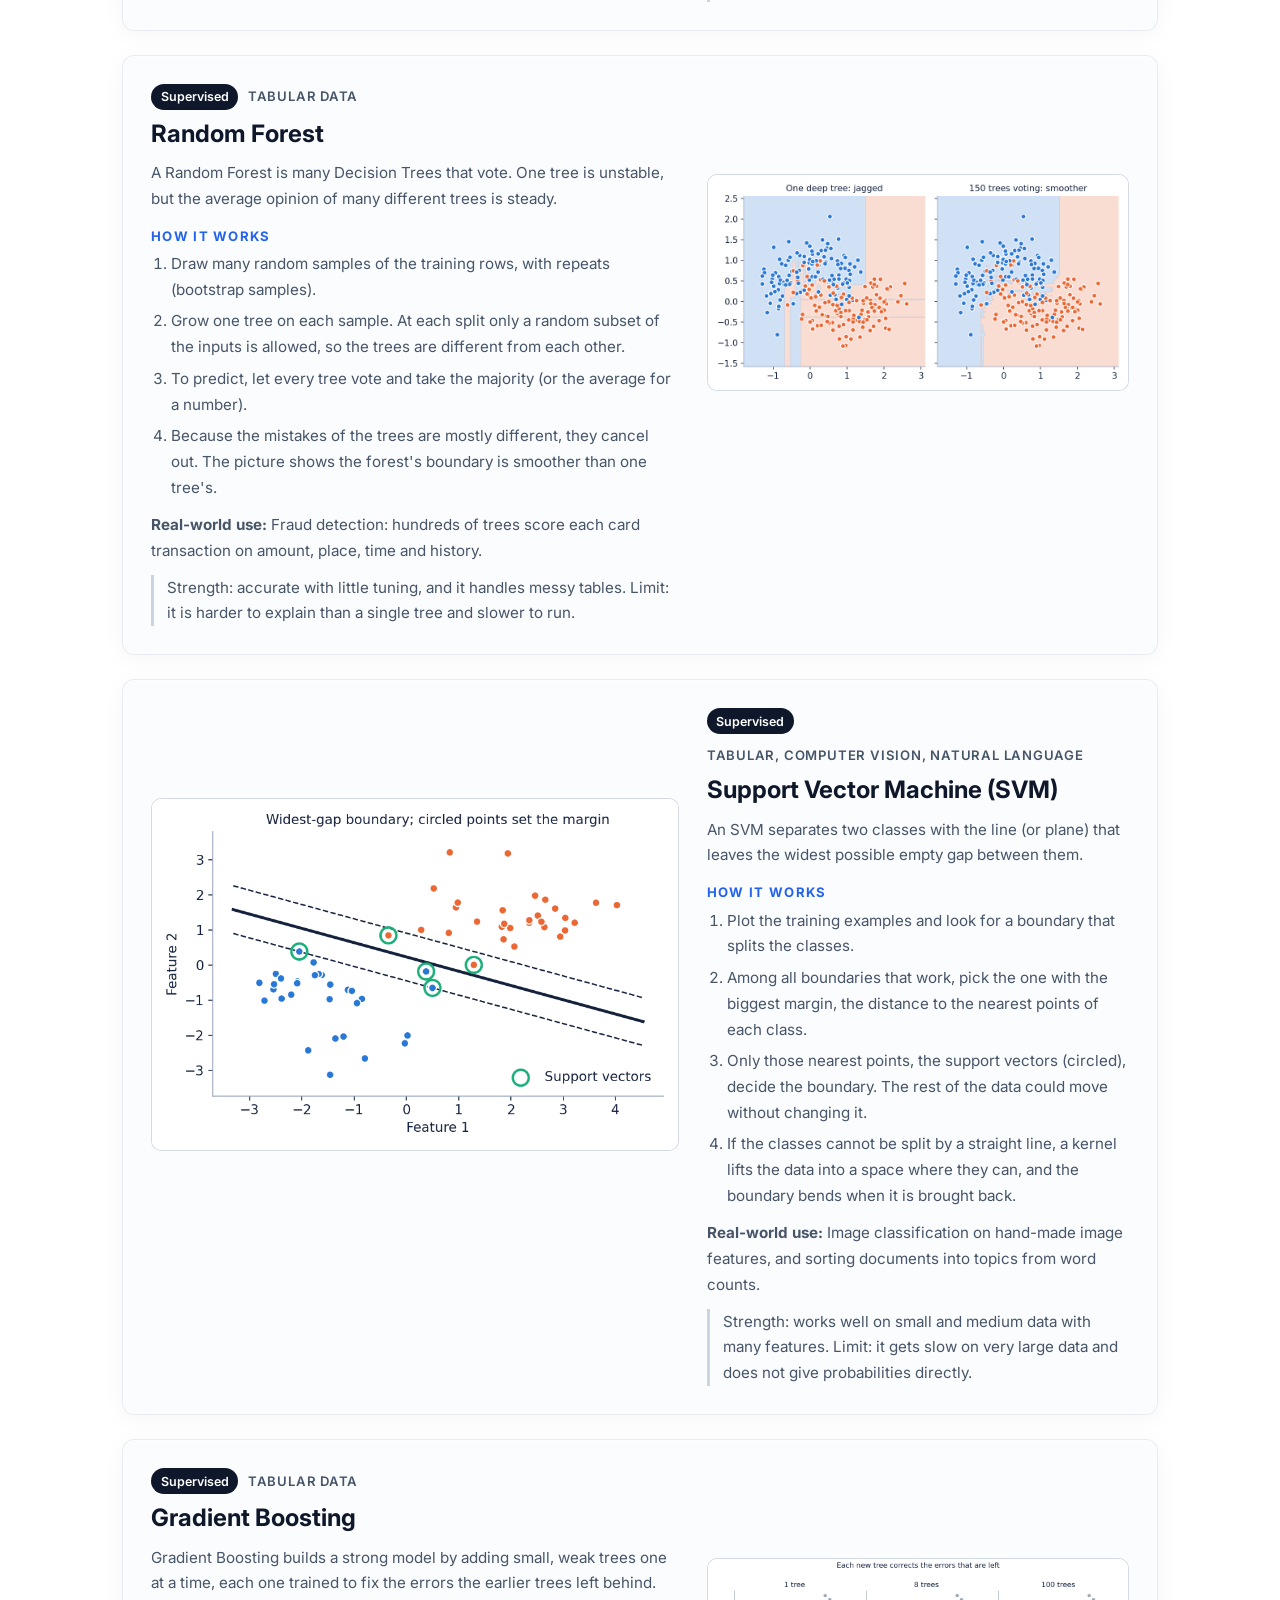
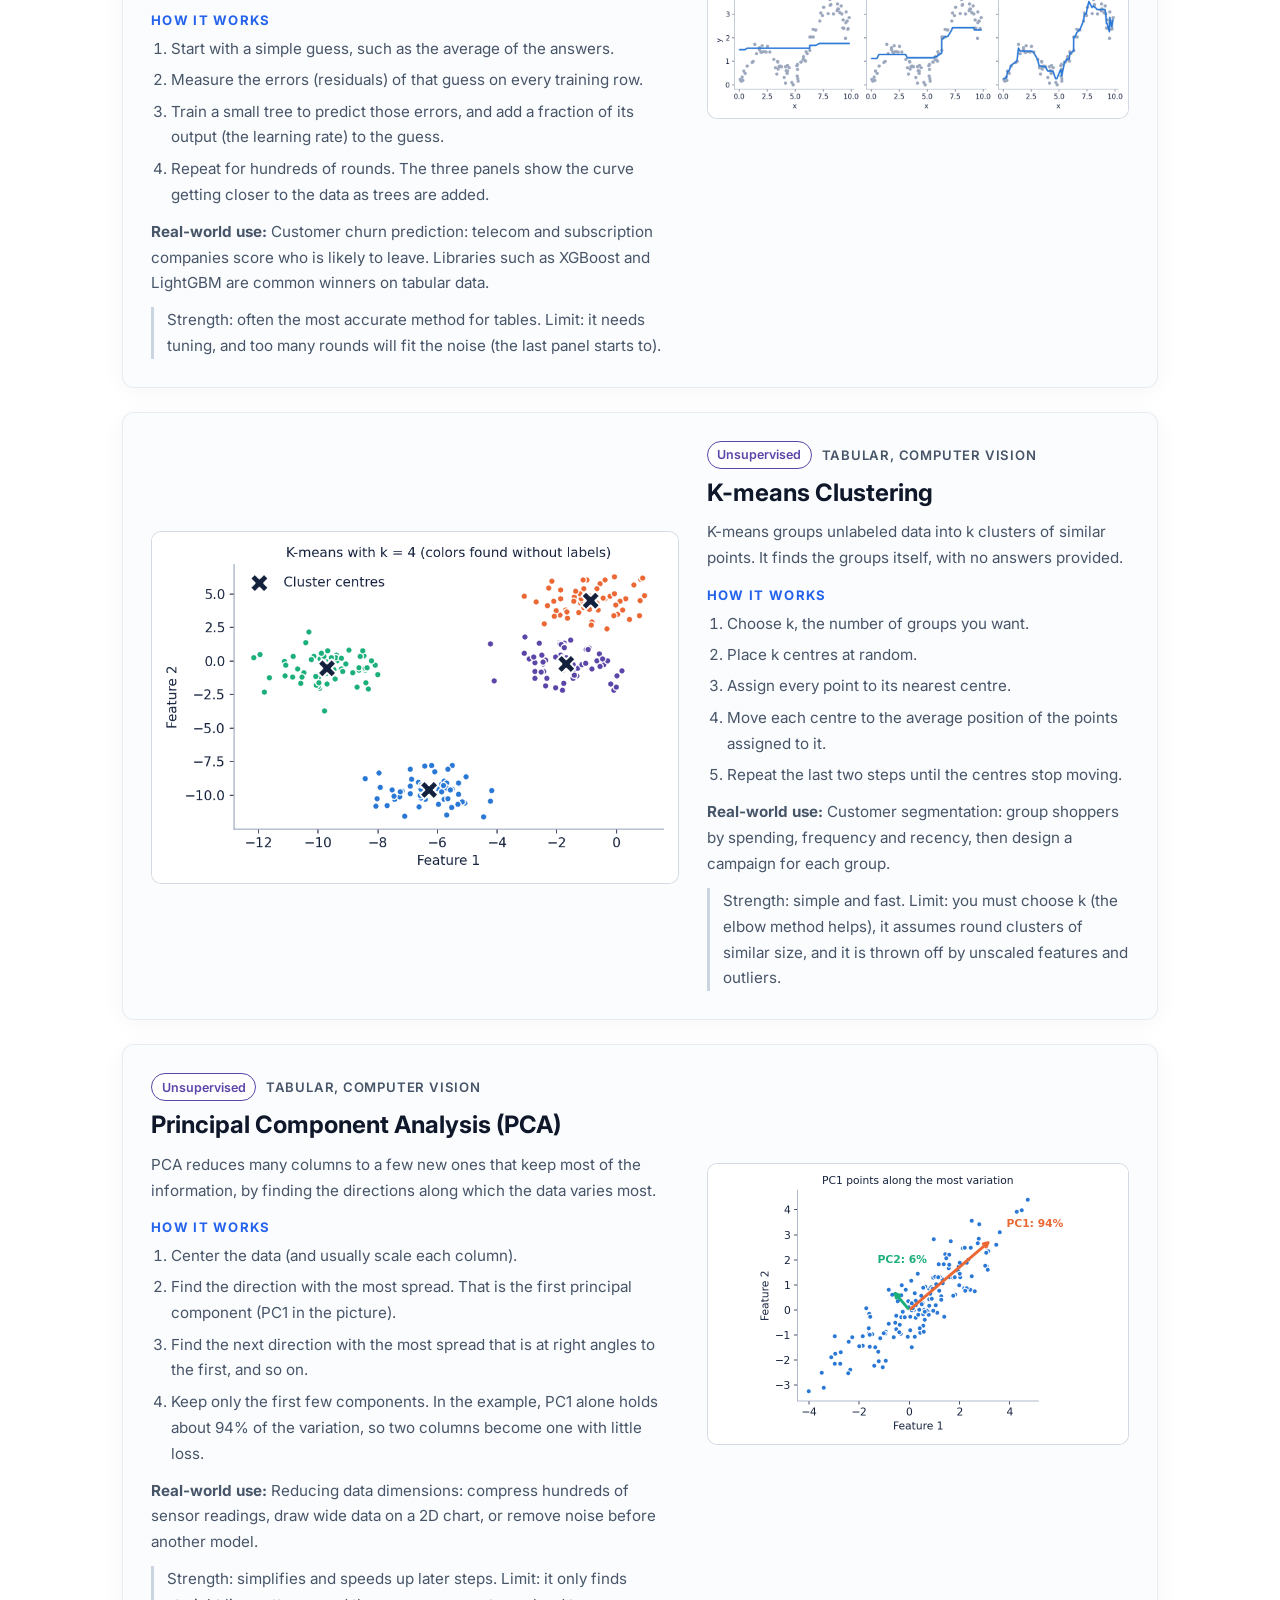
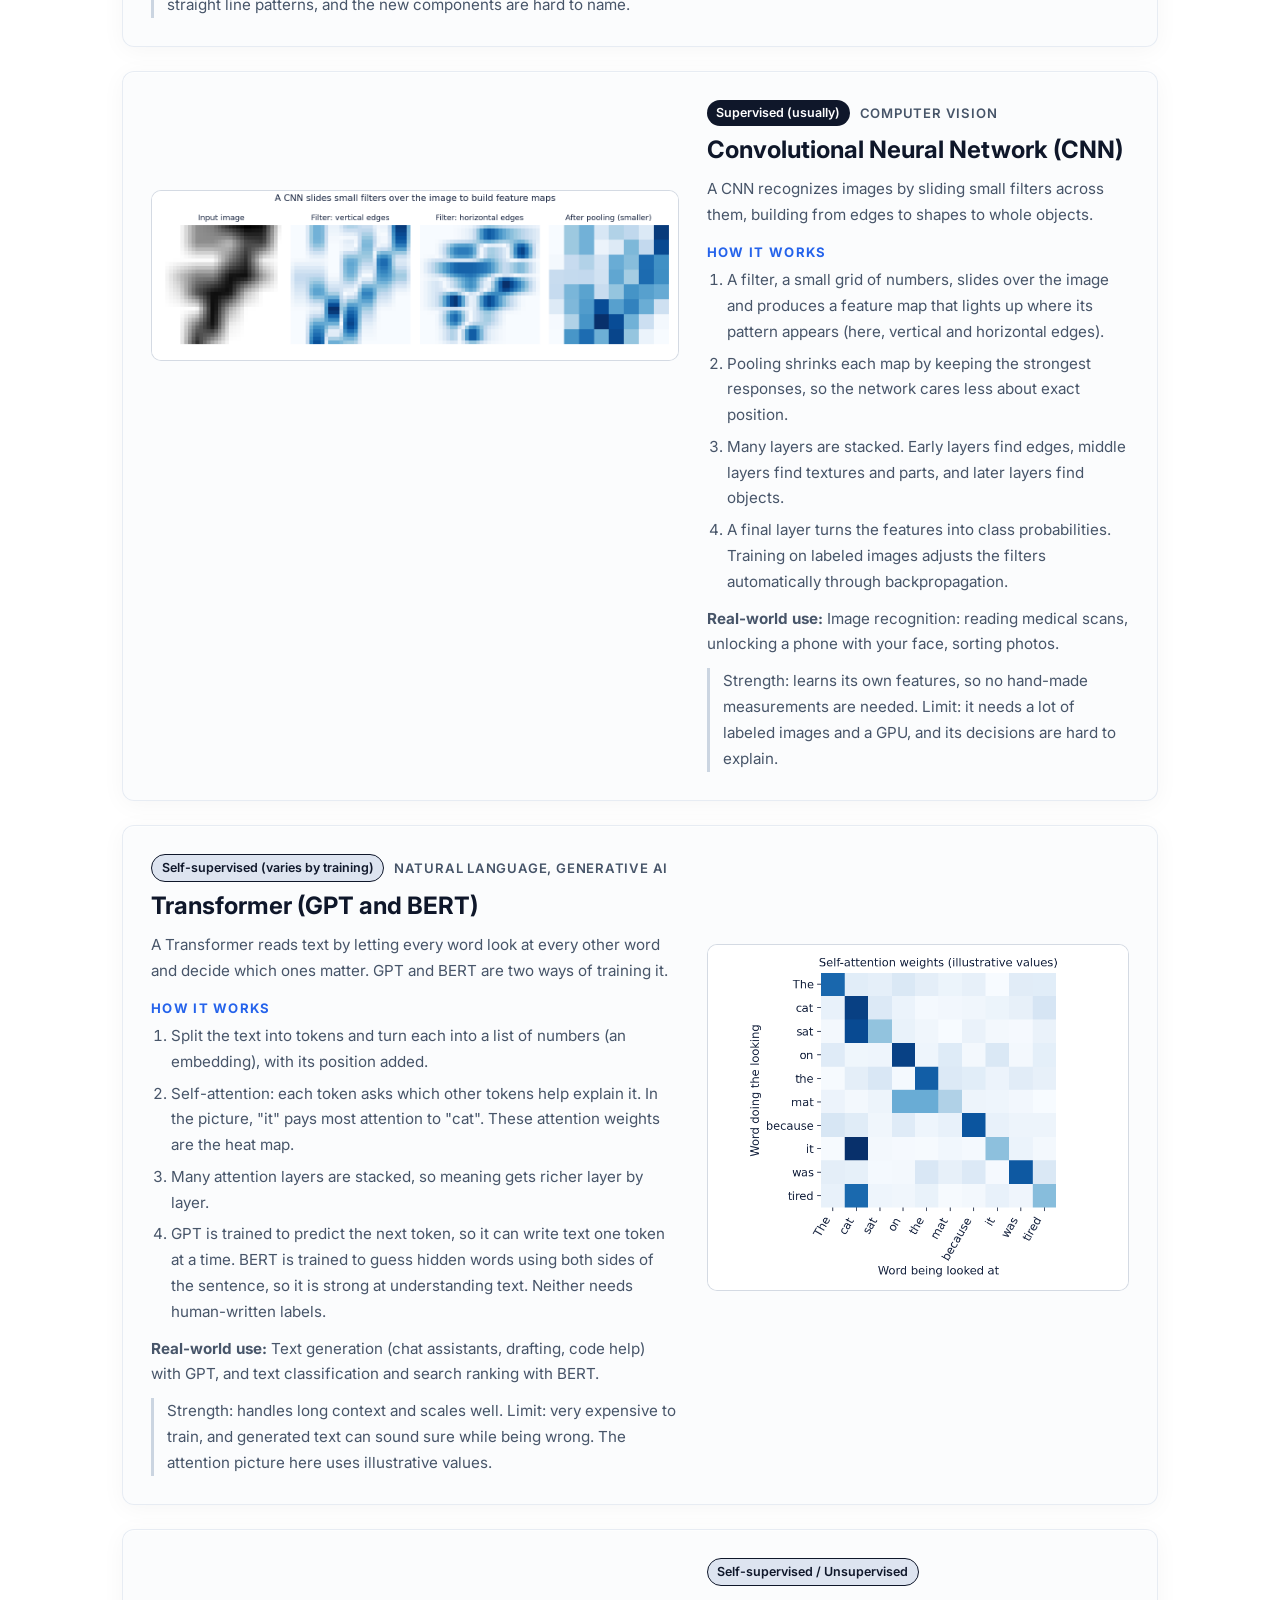
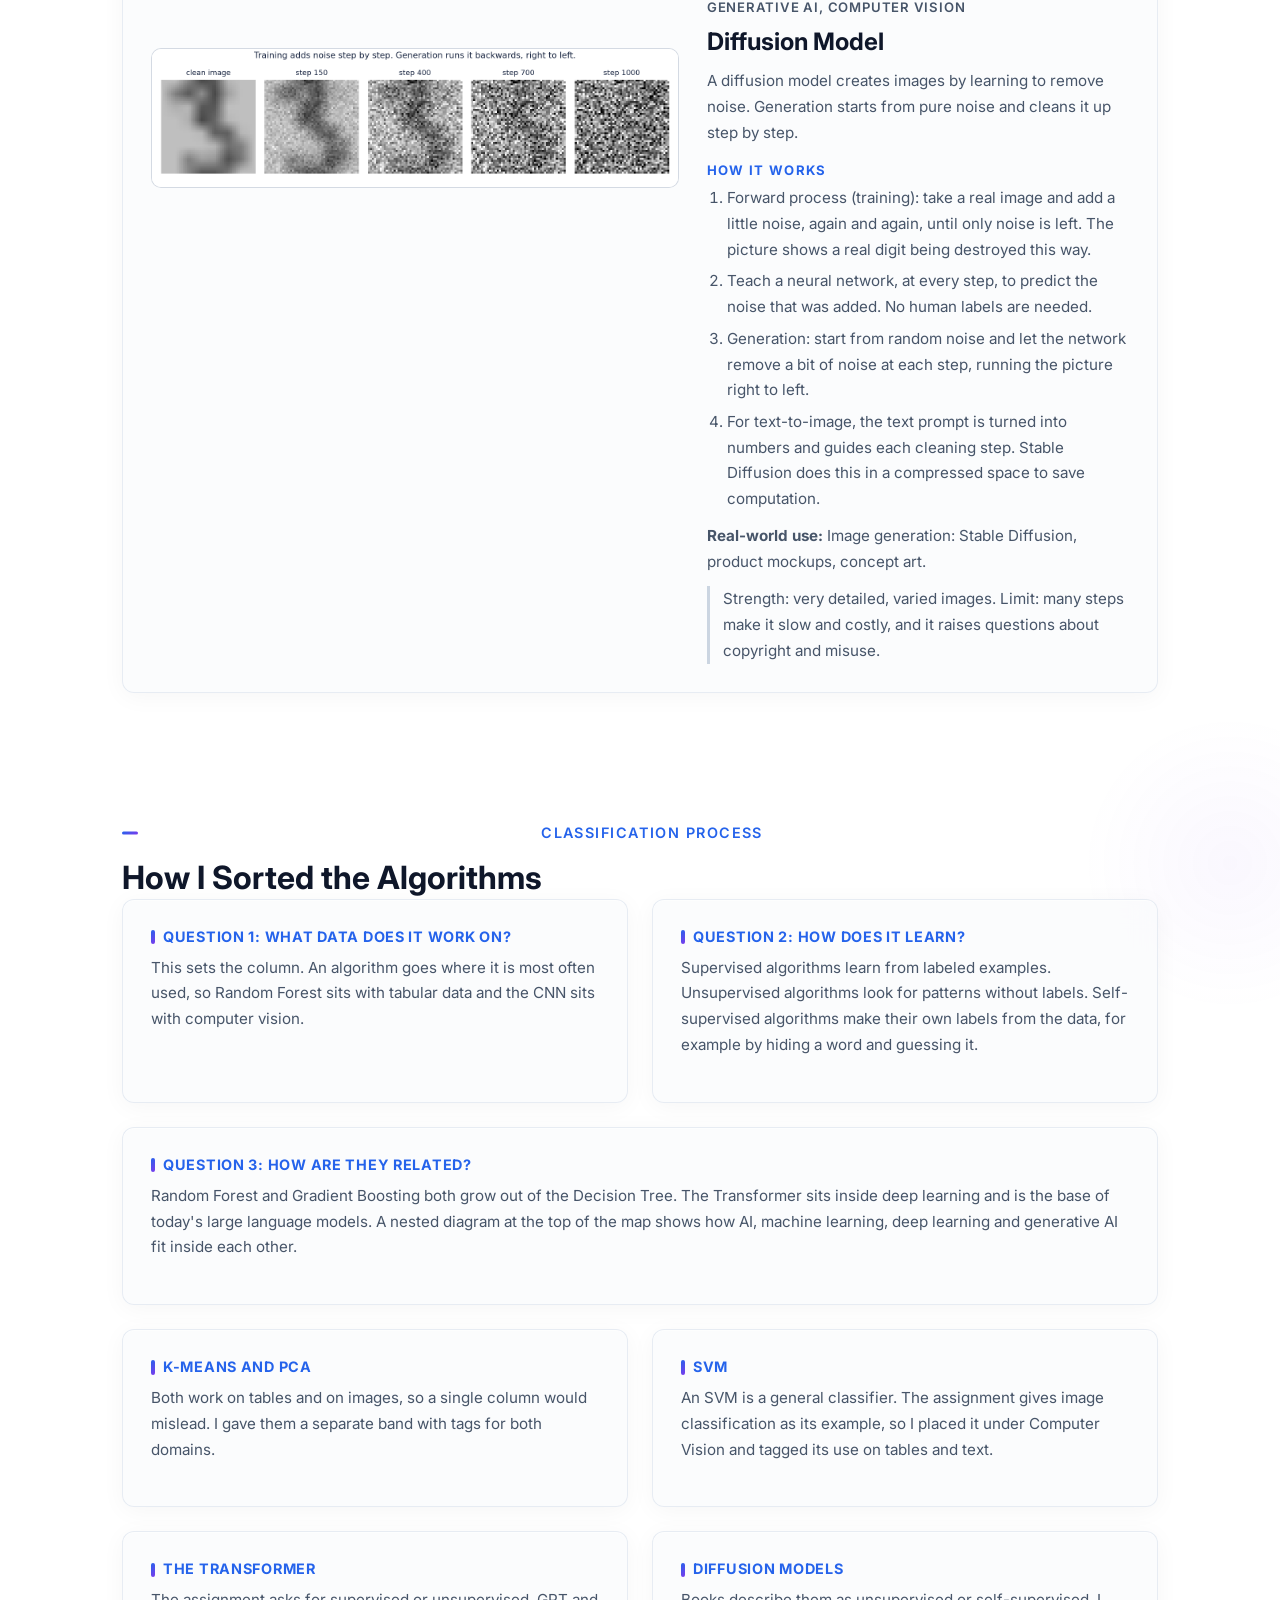
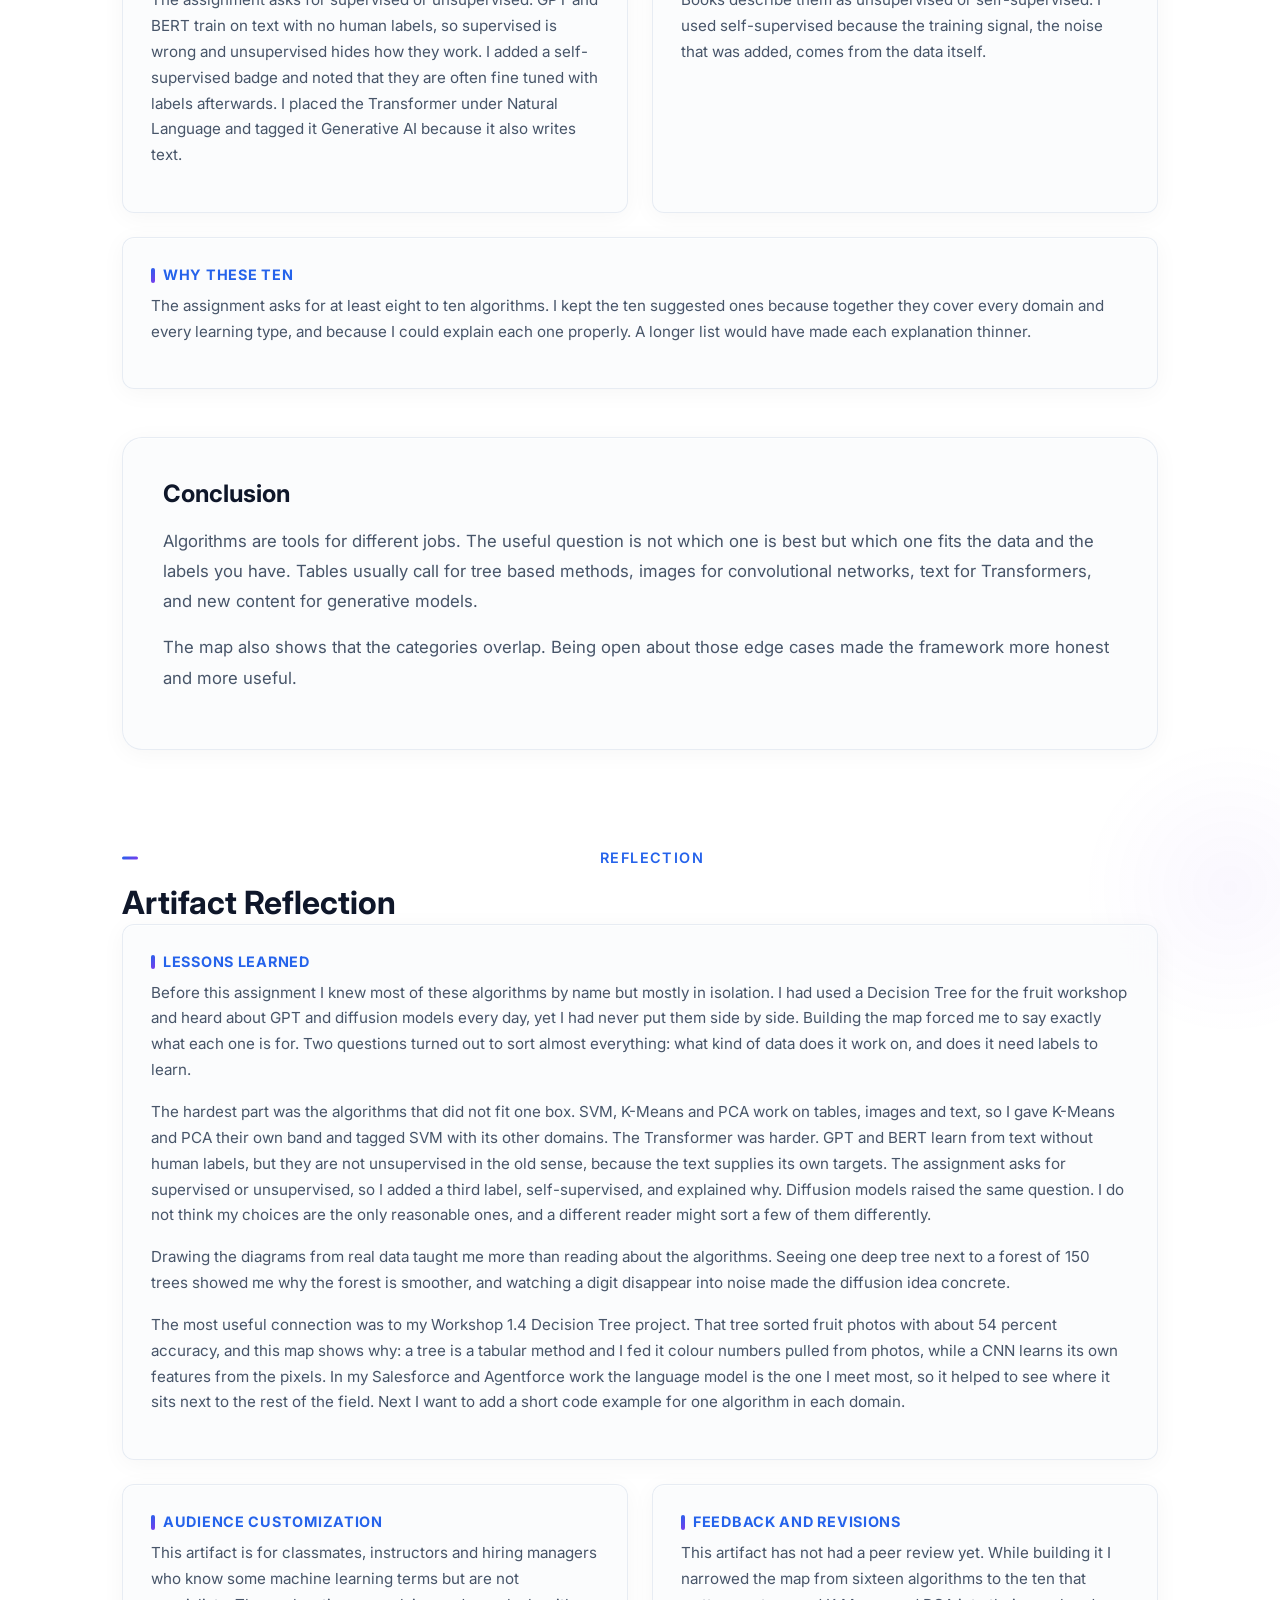
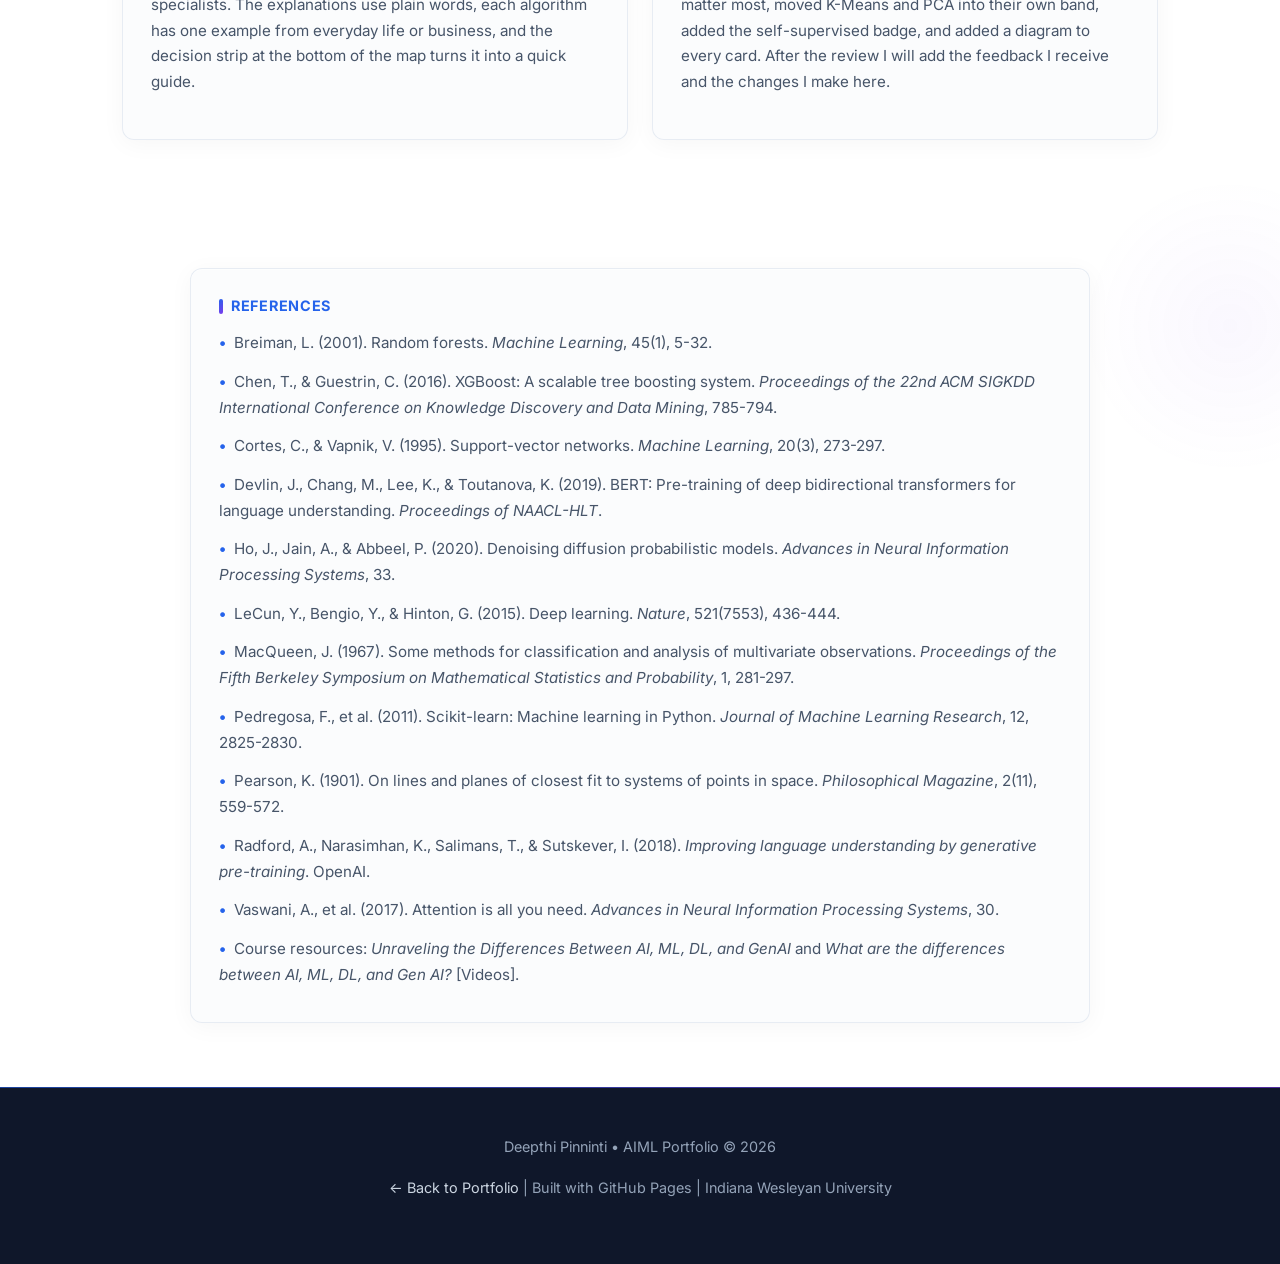
==== commit e7ee5477: "Rebuild portfolio: ten core algorithms with diagrams, deep dives, stronger about section Co-Authored" ====
--- a/artifacts/algorithm-map/index.html
+++ b/artifacts/algorithm-map/index.html
@@ -1,76 +1,1065 @@
 <!DOCTYPE html>
-<html lang="en"><head><meta charset="utf-8"><meta name="viewport" content="width=device-width, initial-scale=1"><title>Algorithm Map | Deepthi Pinninti AIML Portfolio</title><meta name="description" content="A visual framework of 15 machine learning algorithms sorted by learning type and application domain."><link rel="preconnect" href="https://fonts.googleapis.com"><link rel="preconnect" href="https://fonts.gstatic.com" crossorigin><link href="https://fonts.googleapis.com/css2?family=Merriweather:wght@700&family=Source+Sans+3:wght@400;600;700&display=swap" rel="stylesheet"><link rel="stylesheet" href="../../style.css"></head><body>
-<a class="skip" href="#main">Skip to main content</a>
-<header class="top"><div class="wrap"><a class="brand" href="../../index.html">Deepthi Pinninti</a>
-<nav aria-label="Main"><a href="../../index.html">Home</a><a href="../../index.html#artifacts">Artifacts</a></nav></div></header>
-<main id="main">
-<section class="hero"><div class="wrap">
- <p class="crumbs"><a href="../../index.html">Home</a> / <a href="../../index.html#artifacts">Artifacts</a> / Algorithm Map</p>
- <div class="kicker">Artifact 1 &bull; Workshop 1.5</div>
- <h1>The Machine Learning Algorithm Map</h1>
- <p>A visual framework that sorts 15 machine learning algorithms by how they learn and by the kind of data they work on.</p>
- <div class="meta"><span>October 2026</span><span>IWU AIML Course</span><span>Visual framework</span></div>
-</div></section>
-
-<section class="block"><div class="wrap">
- <div class="label">About this artifact</div><h2>Overview</h2>
- <div class="grid">
-  <div class="card"><h3>Introduction</h3><p>I made this artifact for Workshop 1.5 of the AIML course at Indiana Wesleyan University. A list of algorithm names does not help anyone choose between them. This map puts 15 well known algorithms side by side so a reader can see what each one is for, how it learns, and how it relates to the others.</p></div>
-  <div class="card"><h3>Description</h3><p>An infographic with four columns for the main application domains (Tabular Data, Computer Vision, Natural Language, Generative AI) and a band for tools that work across domains. Each card names the algorithm, shows whether it is supervised, unsupervised or self-supervised, explains how it works in one sentence, and gives a real use case. Small tags show where else an algorithm is used and which ones build on each other.</p></div>
-  <div class="card"><h3>Objective</h3><p>To classify key machine learning algorithms by learning style and application domain, and to show their similarities and differences clearly enough for a reader who is not a specialist.</p></div>
-  <div class="card"><h3>Process</h3><ol>
-   <li>Listed the algorithms named in the assignment and the two course videos, then added a few so every domain had at least three.</li>
-   <li>Asked what kind of data each algorithm works on and placed it in a domain column.</li>
-   <li>Asked how each one learns and gave it a supervised, unsupervised or self-supervised badge.</li>
-   <li>Wrote a one sentence explanation and a real use case for each, in plain words.</li>
-   <li>Added relationship tags and a quick decision guide, then reviewed every placement and moved the ones that did not fit cleanly.</li></ol></div>
-  <div class="card"><h3>Tools</h3><ul>
-   <li><strong>HTML and CSS</strong> for the layout, so the text stays sharp and is easy to change.</li>
-   <li><strong>Headless Chromium (Playwright)</strong> to export the layout as a high resolution PNG and PDF.</li>
-   <li><strong>Course videos on AI, ML, DL and GenAI</strong> as the starting point for the categories.</li>
-   <li><strong>An AI assistant (Claude)</strong> to help draft descriptions and check my wording. I reviewed and edited every entry.</li></ul></div>
-  <div class="card"><h3>Value proposition</h3><p>It shows that I can organize a large technical topic into a clear structure and explain it to a mixed audience. That skill is needed when recommending an AI approach to a business team.</p></div>
-  <div class="card"><h3>Unique value</h3><p>Most algorithm charts sort by one idea. This one uses two, the data type and the learning style, and adds relationship tags and a decision guide. It also says openly where the categories blur, for example BERT and GPT.</p></div>
-  <div class="card"><h3>Relevance</h3><p>It connects to my Salesforce work: Einstein Prediction Builder uses tabular methods, Einstein Vision uses deep learning on images, and Agentforce is built on large language models like GPT. It also connects to my Workshop 1.4 project, where a Decision Tree sorted fruit photos with about 54 percent accuracy. This map shows why a CNN suits that data better.</p></div>
- </div>
-</div></section>
-
-<section class="block"><div class="wrap">
- <div class="label">The framework</div><h2>The algorithm map</h2>
- <div class="figure"><div class="scroll"><img src="ML_Algorithm_Map_infographic.png" width="3600" height="3158" alt="Infographic of 15 machine learning algorithms in four columns: Tabular Data (Linear Regression, Decision Tree, Random Forest, Gradient Boosting), Computer Vision (CNN, YOLO, Vision Transformer), Natural Language (Naive Bayes, BERT, GPT) and Generative AI (Diffusion Models, GAN, VAE), with K-means and PCA in a cross-domain band. Each card shows its learning type, how it works and an example use."></div>
- <p>On a small screen, scroll the picture sideways. <a href="ML_Algorithm_Map_infographic.png">Open the full size image</a> or <a href="ML_Algorithm_Map_infographic.pdf">download the PDF</a>.</p></div>
- <h3 style="margin-top:2rem">All 15 algorithms at a glance</h3>
- <div class="tablewrap"><table><thead><tr><th>Algorithm</th><th>Learning type</th><th>Domain</th><th>How it works</th><th>Example use</th></tr></thead><tbody><tr><th scope="row">Linear Regression</th><td><span class="b b-sup">Supervised</span></td><td>Tabular</td><td>Fits the best straight line to predict a number</td><td>House prices, sales forecasts</td></tr><tr><th scope="row">Decision Tree</th><td><span class="b b-sup">Supervised</span></td><td>Tabular</td><td>Asks a chain of yes/no questions about the features</td><td>Loan approval, patient triage</td></tr><tr><th scope="row">Random Forest</th><td><span class="b b-sup">Supervised</span></td><td>Tabular</td><td>Many trees on random samples that vote</td><td>Credit risk, customer churn</td></tr><tr><th scope="row">Gradient Boosting</th><td><span class="b b-sup">Supervised</span></td><td>Tabular</td><td>Small trees added one by one, each fixing the last</td><td>Fraud detection, ad ranking</td></tr><tr><th scope="row">CNN</th><td><span class="b b-sup">Supervised</span></td><td>Computer Vision</td><td>Filters find edges, then shapes, then objects</td><td>Medical imaging, face unlock</td></tr><tr><th scope="row">YOLO</th><td><span class="b b-sup">Supervised</span></td><td>Computer Vision</td><td>Predicts boxes and labels in one pass over the image</td><td>Self-driving cars, shelf scanning</td></tr><tr><th scope="row">Vision Transformer</th><td><span class="b b-sup">Supervised</span></td><td>Computer Vision</td><td>Splits an image into patches and relates them with attention</td><td>Image classification</td></tr><tr><th scope="row">Naive Bayes</th><td><span class="b b-sup">Supervised</span></td><td>Natural Language</td><td>Word counts per class plus Bayes rule</td><td>Spam filters, sentiment</td></tr><tr><th scope="row">BERT</th><td><span class="b b-self">Self-supervised</span></td><td>Natural Language</td><td>Learns by guessing hidden words, reading both directions</td><td>Search ranking, question answering</td></tr><tr><th scope="row">GPT</th><td><span class="b b-self">Self-supervised</span></td><td>Natural Language, Generative AI</td><td>Predicts the next word again and again</td><td>Chatbots, code assistants</td></tr><tr><th scope="row">Diffusion Models</th><td><span class="b b-uns">Unsupervised</span></td><td>Generative AI, Computer Vision</td><td>Learns to remove noise, then builds images from noise</td><td>Text-to-image art</td></tr><tr><th scope="row">GAN</th><td><span class="b b-uns">Unsupervised</span></td><td>Generative AI, Computer Vision</td><td>A generator and a discriminator compete</td><td>Synthetic faces, extra training data</td></tr><tr><th scope="row">VAE</th><td><span class="b b-uns">Unsupervised</span></td><td>Generative AI</td><td>Compresses data to a code and rebuilds it, then samples new codes</td><td>Molecule design, anomaly detection</td></tr><tr><th scope="row">K-means</th><td><span class="b b-uns">Unsupervised</span></td><td>Tabular, Computer Vision</td><td>Moves k centres to the middle of their nearest points</td><td>Customer segments, image colors</td></tr><tr><th scope="row">PCA</th><td><span class="b b-uns">Unsupervised</span></td><td>Tabular, Computer Vision</td><td>Keeps the directions with the most variation</td><td>Plotting wide data, noise removal</td></tr></tbody></table></div>
-</div></section>
-
-<section class="block"><div class="wrap">
- <div class="label">Classification process</div><h2>How I sorted the algorithms</h2>
- <div class="grid">
-  <div class="card"><h3>Question 1: What data does it work on?</h3><p>This sets the column. An algorithm goes where it is most often used, so Random Forest sits with tabular data and CNN sits with computer vision.</p></div>
-  <div class="card"><h3>Question 2: How does it learn?</h3><p>Supervised algorithms learn from labeled examples. Unsupervised algorithms look for patterns without labels. Self-supervised algorithms create their own labels from the data, such as hiding a word and guessing it.</p></div>
-  <div class="card wide"><h3>Question 3: How are they related?</h3><p>Some algorithms are built from others. Random Forest and Gradient Boosting grow out of the Decision Tree, YOLO builds on the CNN, and BERT, GPT and the Vision Transformer all use the Transformer. A nested diagram at the top of the map shows how AI, machine learning, deep learning and generative AI fit inside each other.</p></div>
-  <div class="card"><h3>K-means and PCA</h3><p>Both work on tables and on images, so a single column would mislead. I gave them a separate band with tags for both domains.</p></div>
-  <div class="card"><h3>BERT and GPT</h3><p>The assignment asks for supervised or unsupervised. These models train on text with no human labels, so supervised is wrong and unsupervised hides how they work. I added a self-supervised badge and noted that they are often fine tuned with labels later.</p></div>
-  <div class="card"><h3>GPT and generative AI</h3><p>GPT is both a language model and a generative one. I placed it under Natural Language, where most people use it, and tagged it Generative AI. A different reader could reasonably choose the other column.</p></div>
-  <div class="card"><h3>What I left out</h3><p>Support Vector Machines are named in the assignment, but I left them out to keep the map readable. They would go in the Tabular column in a later version.</p></div>
-  <div class="card wide"><h3>Conclusion</h3><p>Algorithms are tools for different jobs, and the useful question is not which one is best but which one fits the data and the labels you have. Tables usually call for tree based methods, images for convolutional networks, text for transformers, and new content for generative models. The map also shows that the categories overlap, and being open about those edge cases made the framework more honest and more useful.</p></div>
- </div>
-</div></section>
-
-<section class="block"><div class="wrap">
- <div class="label">Reflection</div><h2>Artifact reflection</h2>
- <div class="card prose"><p>Before this assignment I knew most of these algorithms by name but mostly in isolation. I had used Decision Trees for the fruit workshop and heard of GPT and diffusion models every day, yet I had never put them next to each other. Building the map forced me to say exactly what each one is for. The idea that helped most was that two questions sort almost everything: what kind of data does it work on, and does it need labels to learn.</p><p>The hardest part was the algorithms that did not fit one box. K-means and PCA work on both tables and images, so I gave them their own band instead of choosing a column. BERT and GPT learn from text without human labels, but they are not unsupervised in the old sense, because the text supplies its own targets. The assignment asks for supervised or unsupervised, so I added a third label, self-supervised, and explained why. I also had to decide where GPT belongs, since it is both a language model and a generative one. I put it under Natural Language and tagged it Generative AI. I am still not fully certain that is the best answer, and a different reader could reasonably choose the other column.</p><p>The most useful connection was to my own Decision Tree project in Workshop 1.4. That tree sorted fruit photos with about 54% accuracy, and the map shows why: a tree is a tabular method and I fed it colour numbers pulled out of photos, while a CNN learns its own features from the pixels. Seeing Random Forest and Gradient Boosting drawn as improvements on the same tree also made it clear why they are the usual choice for tables.</p><p>In my work with Salesforce and Agentforce, the language model is what I meet most often, so it was good to see where it sits next to the rest of the field. I will keep this map in my portfolio, and the next step is to add a short code example for one algorithm in each column so that it shows what I can build and not only what I can classify.
-</p></div>
- <div class="grid" style="margin-top:20px">
-  <div class="card"><h3>Audience</h3><p>This artifact is for classmates, instructors and hiring managers who know some machine learning terms but are not specialists. The explanations use plain words and each card has one example from everyday life or business.</p></div>
-  <div class="card"><h3>Feedback and revisions</h3><p>This artifact has not had a peer review yet. During the build I moved K-means and PCA into a cross domain band, added the self-supervised badge, added relationship tags, and fixed a legend that wrapped badly. I will update this section after the review.</p></div>
- </div>
-</div></section>
-
-<section class="block"><div class="wrap">
- <div class="label">Sources</div><h2>References</h2>
- <div class="card"><ul class="refs"><li>Breiman, L. (2001). Random forests. <em>Machine Learning</em>, 45(1), 5-32.</li><li>Chen, T., &amp; Guestrin, C. (2016). XGBoost: A scalable tree boosting system. <em>Proceedings of the 22nd ACM SIGKDD International Conference on Knowledge Discovery and Data Mining</em>, 785-794.</li><li>Devlin, J., Chang, M., Lee, K., &amp; Toutanova, K. (2019). BERT: Pre-training of deep bidirectional transformers for language understanding. <em>Proceedings of NAACL-HLT</em>.</li><li>Dosovitskiy, A., et al. (2021). An image is worth 16x16 words: Transformers for image recognition at scale. <em>International Conference on Learning Representations (ICLR)</em>.</li><li>Goodfellow, I., et al. (2014). Generative adversarial nets. <em>Advances in Neural Information Processing Systems</em>, 27.</li><li>Ho, J., Jain, A., &amp; Abbeel, P. (2020). Denoising diffusion probabilistic models. <em>Advances in Neural Information Processing Systems</em>, 33.</li><li>Kingma, D. P., &amp; Welling, M. (2014). Auto-encoding variational Bayes. <em>International Conference on Learning Representations (ICLR)</em>.</li><li>LeCun, Y., Bengio, Y., &amp; Hinton, G. (2015). Deep learning. <em>Nature</em>, 521(7553), 436-444.</li><li>MacQueen, J. (1967). Some methods for classification and analysis of multivariate observations. <em>Proceedings of the Fifth Berkeley Symposium on Mathematical Statistics and Probability</em>, 1, 281-297.</li><li>Redmon, J., Divvala, S., Girshick, R., &amp; Farhadi, A. (2016). You only look once: Unified, real-time object detection. <em>IEEE Conference on Computer Vision and Pattern Recognition (CVPR)</em>.</li><li>Vaswani, A., et al. (2017). Attention is all you need. <em>Advances in Neural Information Processing Systems</em>, 30.</li><li>Course resources: <em>Unraveling the Differences Between AI, ML, DL, and GenAI</em> and <em>What are the differences between AI, ML, DL, and Gen AI?</em> [Videos].</li></ul></div>
-</div></section>
-</main>
-<footer><div class="wrap"><p>Deepthi Pinninti &bull; AIML Portfolio &copy; 2026 &bull; Indiana Wesleyan University</p><p><a href="../../index.html">Back to portfolio home</a></p></div></footer>
-</body></html>
+<html lang="en">
+<head>
+  <meta charset="UTF-8">
+  <meta name="viewport" content="width=device-width, initial-scale=1.0">
+  <title>ML Algorithm Map | Deepthi Pinninti Portfolio</title>
+  <meta name="description" content="A visual framework of ten core machine learning algorithms sorted by learning type and application domain, with step-by-step explanations and diagrams.">
+  <link rel="preconnect" href="https://fonts.googleapis.com">
+  <link rel="preconnect" href="https://fonts.gstatic.com" crossorigin>
+  <link href="https://fonts.googleapis.com/css2?family=Inter:wght@400;500;600;700&display=swap" rel="stylesheet">
+  <link rel="stylesheet" href="../../css/style.css">
+  <style>
+    /* ===== Enhanced Hero ===== */
+    .artifact-page-hero {
+      position: relative;
+      overflow: hidden;
+      padding: 10rem 0 5rem;
+      background: linear-gradient(135deg, #0f172a 0%, #1e293b 40%, #0f172a 100%);
+      color: #f1f5f9;
+    }
+
+    .artifact-page-hero::before {
+      content: '';
+      position: absolute;
+      inset: 0;
+      background:
+        radial-gradient(ellipse 600px 400px at 20% 50%, rgba(37, 99, 235, 0.15) 0%, transparent 70%),
+        radial-gradient(ellipse 500px 350px at 80% 30%, rgba(124, 58, 237, 0.12) 0%, transparent 70%);
+      pointer-events: none;
+    }
+
+    .artifact-page-hero .container {
+      position: relative;
+      z-index: 2;
+    }
+
+    .artifact-page-hero h1 {
+      color: #f1f5f9;
+      font-size: 3.25rem;
+      letter-spacing: -0.03em;
+      line-height: 1.15;
+    }
+
+    .artifact-page-hero .breadcrumb a {
+      color: #94a3b8;
+    }
+
+    .artifact-page-hero .breadcrumb a:hover {
+      color: #e2e8f0;
+    }
+
+    .artifact-page-hero .breadcrumb span {
+      color: #64748b;
+    }
+
+    .artifact-page-hero .breadcrumb .breadcrumb-current {
+      color: #93c5fd;
+    }
+
+    .artifact-page-hero .hero-tag {
+      background: rgba(124, 58, 237, 0.2);
+      border: 1px solid rgba(124, 58, 237, 0.35);
+      color: #c4b5fd;
+    }
+
+    .artifact-page-hero .artifact-hero-desc {
+      color: #94a3b8;
+      font-size: 1.2rem;
+      line-height: 1.8;
+    }
+
+    .artifact-page-hero .meta-tag {
+      background: rgba(255, 255, 255, 0.06);
+      border: 1px solid rgba(255, 255, 255, 0.1);
+      color: #94a3b8;
+    }
+
+    /* ===== Particle Background ===== */
+    .particle-bg {
+      position: absolute;
+      inset: 0;
+      overflow: hidden;
+      z-index: 0;
+    }
+
+    .particle-bg .particle {
+      position: absolute;
+      border-radius: 50%;
+      pointer-events: none;
+      animation: particleRise linear infinite;
+      opacity: 0;
+    }
+
+    @keyframes particleRise {
+      0% {
+        transform: translateY(100vh) scale(0);
+        opacity: 0;
+      }
+      10% { opacity: 1; }
+      90% { opacity: 1; }
+      100% {
+        transform: translateY(-20vh) scale(1);
+        opacity: 0;
+      }
+    }
+
+    /* ===== Hero Grid Pattern ===== */
+    .hero-grid-pattern {
+      position: absolute;
+      inset: 0;
+      z-index: 0;
+      background-image:
+        linear-gradient(rgba(124, 58, 237, 0.04) 1px, transparent 1px),
+        linear-gradient(90deg, rgba(124, 58, 237, 0.04) 1px, transparent 1px);
+      background-size: 60px 60px;
+      mask-image: radial-gradient(ellipse 80% 70% at 50% 50%, black 30%, transparent 80%);
+      -webkit-mask-image: radial-gradient(ellipse 80% 70% at 50% 50%, black 30%, transparent 80%);
+    }
+
+    /* ===== Hero Stats Bar ===== */
+    .hero-stats {
+      display: flex;
+      gap: 2.5rem;
+      margin-top: 2.5rem;
+      padding-top: 2rem;
+      border-top: 1px solid rgba(255, 255, 255, 0.08);
+    }
+
+    .hero-stat {
+      text-align: left;
+    }
+
+    .hero-stat .stat-number {
+      display: block;
+      font-size: 2rem;
+      font-weight: 700;
+      background: var(--gradient);
+      -webkit-background-clip: text;
+      -webkit-text-fill-color: transparent;
+      background-clip: text;
+      line-height: 1.2;
+    }
+
+    .hero-stat .stat-label {
+      font-size: 0.8rem;
+      color: #64748b;
+      text-transform: uppercase;
+      letter-spacing: 0.08em;
+      font-weight: 500;
+    }
+
+    /* ===== Glass Card ===== */
+    .glass-card {
+      background: rgba(248, 250, 252, 0.6);
+      backdrop-filter: blur(12px);
+      -webkit-backdrop-filter: blur(12px);
+      border: 1px solid rgba(226, 232, 240, 0.8);
+      box-shadow:
+        0 4px 24px rgba(0, 0, 0, 0.04),
+        inset 0 1px 0 rgba(255, 255, 255, 0.6);
+      transition: all 0.35s cubic-bezier(0.4, 0, 0.2, 1);
+    }
+
+    .glass-card:hover {
+      background: rgba(248, 250, 252, 0.85);
+      border-color: rgba(37, 99, 235, 0.25);
+      box-shadow:
+        0 8px 32px rgba(37, 99, 235, 0.08),
+        0 2px 8px rgba(0, 0, 0, 0.06),
+        inset 0 1px 0 rgba(255, 255, 255, 0.8);
+      transform: translateY(-4px);
+    }
+
+    /* ===== Tilt Card ===== */
+    .tilt-card {
+      transition: all 0.4s cubic-bezier(0.4, 0, 0.2, 1);
+      transform-style: preserve-3d;
+      will-change: transform;
+    }
+
+    .tilt-card:hover {
+      box-shadow:
+        0 20px 40px rgba(37, 99, 235, 0.1),
+        0 4px 12px rgba(0, 0, 0, 0.06);
+    }
+
+    /* ===== Info Card Enhancements ===== */
+    .info-card.glass-card {
+      position: relative;
+      overflow: hidden;
+    }
+
+    .info-card.glass-card::after {
+      content: '';
+      position: absolute;
+      top: 0;
+      left: 0;
+      right: 0;
+      height: 3px;
+      background: var(--gradient);
+      transform: scaleX(0);
+      transform-origin: left;
+      transition: transform 0.4s cubic-bezier(0.4, 0, 0.2, 1);
+    }
+
+    .info-card.glass-card:hover::after {
+      transform: scaleX(1);
+    }
+
+    .info-card.glass-card h4 {
+      display: flex;
+      align-items: center;
+      gap: 0.5rem;
+    }
+
+    .info-card.glass-card h4::before {
+      content: '';
+      display: inline-block;
+      width: 4px;
+      height: 1em;
+      background: var(--gradient);
+      border-radius: 2px;
+      flex-shrink: 0;
+    }
+
+    /* ===== Enhanced Artifact Content ===== */
+    .artifact-content {
+      position: relative;
+    }
+
+    .artifact-content::before {
+      content: '';
+      position: absolute;
+      top: -60px;
+      right: -100px;
+      width: 300px;
+      height: 300px;
+      border-radius: 50%;
+      background: radial-gradient(circle, rgba(124, 58, 237, 0.04) 0%, transparent 70%);
+      pointer-events: none;
+    }
+
+    /* ===== Comparison Section ===== */
+    .comparison-section {
+      position: relative;
+      overflow: hidden;
+    }
+
+    .comparison-section::before {
+      content: '';
+      position: absolute;
+      top: 0;
+      left: 50%;
+      transform: translateX(-50%);
+      width: 800px;
+      height: 800px;
+      border-radius: 50%;
+      background: radial-gradient(circle, rgba(37, 99, 235, 0.04) 0%, transparent 70%);
+      pointer-events: none;
+    }
+
+    /* Intro cards: ML vs DL */
+    .intro-grid {
+      display: grid;
+      grid-template-columns: 1fr 1fr;
+      gap: 2rem;
+      margin-top: 2.5rem;
+    }
+
+    .intro-card {
+      padding: 2rem;
+      border-radius: var(--radius-lg);
+      position: relative;
+      overflow: hidden;
+    }
+
+    .intro-card::before {
+      content: '';
+      position: absolute;
+      top: 0;
+      left: 0;
+      right: 0;
+      height: 4px;
+    }
+
+    .intro-card.ml-card::before {
+      background: linear-gradient(90deg, #2563eb, #3b82f6);
+    }
+
+    .intro-card.dl-card::before {
+      background: linear-gradient(90deg, #7c3aed, #a78bfa);
+    }
+
+    .intro-card h3 {
+      font-size: 1.35rem;
+      margin-bottom: 1rem;
+    }
+
+    .intro-card .accent-label {
+      display: inline-block;
+      font-size: 0.75rem;
+      font-weight: 600;
+      text-transform: uppercase;
+      letter-spacing: 0.1em;
+      padding: 0.25rem 0.75rem;
+      border-radius: 100px;
+      margin-bottom: 1rem;
+    }
+
+    .ml-card .accent-label {
+      background: rgba(37, 99, 235, 0.1);
+      color: #2563eb;
+    }
+
+    .dl-card .accent-label {
+      background: rgba(124, 58, 237, 0.1);
+      color: #7c3aed;
+    }
+
+    .intro-card ul {
+      list-style: none;
+      padding: 0;
+    }
+
+    .intro-card ul li {
+      padding: 0.35rem 0;
+      padding-left: 1.25rem;
+      position: relative;
+      color: var(--text-light);
+      font-size: 0.95rem;
+    }
+
+    .intro-card ul li::before {
+      content: '';
+      position: absolute;
+      left: 0;
+      top: 0.75rem;
+      width: 6px;
+      height: 6px;
+      border-radius: 50%;
+    }
+
+    .ml-card ul li::before {
+      background: #2563eb;
+    }
+
+    .dl-card ul li::before {
+      background: #7c3aed;
+    }
+
+    /* ===== Case Study Cards ===== */
+    .case-study {
+      margin-top: 4rem;
+    }
+
+    .case-study-header {
+      display: flex;
+      align-items: center;
+      gap: 1rem;
+      margin-bottom: 2rem;
+    }
+
+    .case-study-number {
+      display: flex;
+      align-items: center;
+      justify-content: center;
+      width: 48px;
+      height: 48px;
+      border-radius: 14px;
+      font-weight: 700;
+      font-size: 1.25rem;
+      color: white;
+      flex-shrink: 0;
+    }
+
+    .case-study.ml-case .case-study-number {
+      background: linear-gradient(135deg, #2563eb, #3b82f6);
+    }
+
+    .case-study.dl-case .case-study-number {
+      background: linear-gradient(135deg, #7c3aed, #a78bfa);
+    }
+
+    .case-study-header h3 {
+      font-size: 1.5rem;
+    }
+
+    .case-study-header .case-label {
+      font-size: 0.8rem;
+      font-weight: 600;
+      text-transform: uppercase;
+      letter-spacing: 0.08em;
+      display: block;
+    }
+
+    .case-study.ml-case .case-label {
+      color: #2563eb;
+    }
+
+    .case-study.dl-case .case-label {
+      color: #7c3aed;
+    }
+
+    .case-study-body {
+      padding: 2rem;
+      border-radius: var(--radius-lg);
+    }
+
+    .case-study-body > p {
+      font-size: 1.05rem;
+      line-height: 1.8;
+      color: var(--text-light);
+      margin-bottom: 2rem;
+    }
+
+    .suitability-grid {
+      display: grid;
+      grid-template-columns: 1fr 1fr;
+      gap: 1.5rem;
+    }
+
+    .suit-card {
+      padding: 1.5rem;
+      border-radius: var(--radius);
+      border: 1px solid var(--border);
+      background: var(--bg);
+    }
+
+    .suit-card h4 {
+      font-size: 1.05rem;
+      margin-bottom: 0.75rem;
+      display: flex;
+      align-items: center;
+      gap: 0.5rem;
+    }
+
+    .suit-card h4 .icon {
+      font-size: 1.1rem;
+    }
+
+    .suit-card.suits h4 .icon {
+      color: var(--success);
+    }
+
+    .suit-card.doesnt h4 .icon {
+      color: #ef4444;
+    }
+
+    .suit-card ul {
+      list-style: none;
+      padding: 0;
+    }
+
+    .suit-card ul li {
+      padding: 0.3rem 0;
+      padding-left: 1rem;
+      position: relative;
+      color: var(--text-light);
+      font-size: 0.93rem;
+      line-height: 1.6;
+    }
+
+    .suit-card.suits ul li::before {
+      content: '+';
+      position: absolute;
+      left: 0;
+      font-weight: 700;
+      color: var(--success);
+    }
+
+    .suit-card.doesnt ul li::before {
+      content: '\2013';
+      position: absolute;
+      left: 0;
+      font-weight: 700;
+      color: #ef4444;
+    }
+
+    /* ===== Key Differences Section ===== */
+    .differences-section {
+      position: relative;
+    }
+
+    .diff-grid {
+      display: grid;
+      grid-template-columns: repeat(auto-fit, minmax(300px, 1fr));
+      gap: 1.5rem;
+      margin-top: 2.5rem;
+    }
+
+    .diff-card {
+      padding: 1.75rem;
+      border-radius: var(--radius-lg);
+    }
+
+    .diff-card h4 {
+      font-size: 1.05rem;
+      margin-bottom: 1rem;
+    }
+
+    .diff-row {
+      display: flex;
+      gap: 1rem;
+      margin-bottom: 0.75rem;
+    }
+
+    .diff-label {
+      font-size: 0.75rem;
+      font-weight: 600;
+      text-transform: uppercase;
+      letter-spacing: 0.08em;
+      min-width: 32px;
+      padding-top: 0.15rem;
+    }
+
+    .diff-label.ml {
+      color: #2563eb;
+    }
+
+    .diff-label.dl {
+      color: #7c3aed;
+    }
+
+    .diff-value {
+      font-size: 0.93rem;
+      color: var(--text-light);
+      line-height: 1.5;
+    }
+
+    /* ===== Conclusion ===== */
+    .conclusion-card {
+      padding: 2.5rem;
+      border-radius: var(--radius-lg);
+      position: relative;
+      overflow: hidden;
+      margin-top: 2.5rem;
+    }
+
+    .conclusion-card::before {
+      content: '';
+      position: absolute;
+      top: 0;
+      left: 0;
+      right: 0;
+      height: 4px;
+      background: var(--gradient);
+    }
+
+    .conclusion-card h3 {
+      margin-bottom: 1rem;
+    }
+
+    .conclusion-card p {
+      font-size: 1.05rem;
+      line-height: 1.8;
+      color: var(--text-light);
+    }
+
+    /* ===== References ===== */
+    .references-section .info-card {
+      position: relative;
+      overflow: hidden;
+    }
+
+    .references-section .info-card::before {
+      content: '';
+      position: absolute;
+      top: 0;
+      left: 0;
+      right: 0;
+      height: 3px;
+      background: var(--gradient);
+    }
+
+    .references-section .info-card ul li {
+      padding: 0.4rem 0;
+      transition: all 0.2s ease;
+    }
+
+    .references-section .info-card ul li:hover {
+      padding-left: 0.5rem;
+      color: var(--text);
+    }
+
+    /* ===== Enhanced Footer ===== */
+    .footer {
+      position: relative;
+      overflow: hidden;
+    }
+
+    .footer::before {
+      content: '';
+      position: absolute;
+      top: 0;
+      left: 0;
+      right: 0;
+      height: 1px;
+      background: var(--gradient);
+    }
+
+    /* ===== Reduced Motion ===== */
+    @media (prefers-reduced-motion: reduce) {
+      .particle-bg .particle {
+        animation: none;
+        display: none;
+      }
+
+      .tilt-card:hover,
+      .glass-card:hover {
+        transform: none;
+      }
+    }
+
+    /* ===== Responsive ===== */
+    @media (max-width: 768px) {
+      .artifact-page-hero {
+        padding: 8rem 0 3rem;
+      }
+
+      .artifact-page-hero h1 {
+        font-size: 2.25rem;
+      }
+
+      .hero-stats {
+        gap: 1.5rem;
+        flex-wrap: wrap;
+      }
+
+      .hero-stat .stat-number {
+        font-size: 1.5rem;
+      }
+
+      .intro-grid {
+        grid-template-columns: 1fr;
+      }
+
+      .suitability-grid {
+        grid-template-columns: 1fr;
+      }
+
+      .diff-grid {
+        grid-template-columns: 1fr;
+      }
+    }
+  
+    /* ===== Artifact 1: infographic and algorithm table ===== */
+    .map-figure { padding: 1rem; }
+    .map-scroll { overflow-x: auto; border-radius: 12px; }
+    .map-scroll img { display: block; width: 100%; min-width: 900px; height: auto; border-radius: 10px; background: #f4f7fb; }
+    .map-caption { margin-top: 0.75rem; font-size: 0.9rem; color: var(--text-light); }
+    .map-caption a { color: var(--primary, #2563eb); font-weight: 600; }
+    .algo-table-wrap { overflow-x: auto; margin-top: 1.5rem; border-radius: 12px; }
+    .algo-table { width: 100%; min-width: 820px; border-collapse: collapse; font-size: 0.92rem; background: rgba(255,255,255,0.7); }
+    .algo-table th, .algo-table td { text-align: left; padding: 0.7rem 0.9rem; border-bottom: 1px solid rgba(148,163,184,0.35); vertical-align: top; color: var(--text-light); }
+    .algo-table thead th { font-size: 0.75rem; text-transform: uppercase; letter-spacing: 0.08em; background: rgba(37,99,235,0.08); color: #1e293b; }
+    .algo-table tbody th { color: #0f172a; font-weight: 600; }
+    .learn-badge { display: inline-block; padding: 0.15rem 0.6rem; border-radius: 999px; font-size: 0.78rem; font-weight: 600; white-space: nowrap; }
+    .learn-sup { background: #0f172a; color: #fff; }
+    .learn-self { background: #dde4f0; color: #0f172a; border: 1.5px solid #0f172a; }
+    .learn-uns { background: #fff; color: #5b45a8; border: 1.5px solid #5b45a8; }
+
+    /* ===== Deep dives ===== */
+    .deep-list { display: flex; flex-direction: column; gap: 1.5rem; }
+    .deep-card { display: grid; grid-template-columns: minmax(0, 1.25fr) minmax(0, 1fr); gap: 1.75rem; padding: 1.75rem; align-items: start; }
+    .deep-card:nth-child(even) .deep-fig { order: -1; }
+    .deep-badges { display: flex; flex-wrap: wrap; gap: 0.6rem; align-items: center; margin-bottom: 0.5rem; }
+    .deep-domain { font-size: 0.82rem; font-weight: 600; color: var(--text-light); text-transform: uppercase; letter-spacing: 0.06em; }
+    .deep-text h3 { margin: 0 0 0.5rem; font-size: 1.5rem; }
+    .deep-text h4 { margin: 1rem 0 0.4rem; font-size: 0.82rem; letter-spacing: 0.1em; text-transform: uppercase; color: #2563eb; }
+    .deep-intro { font-size: 1.02rem; color: #0f172a; }
+    .deep-text ol { padding-left: 1.25rem; line-height: 1.7; color: var(--text-light); font-size: 0.95rem; }
+    .deep-text ol li { margin-bottom: 0.35rem; }
+    .deep-text p { margin: 0.7rem 0 0; color: var(--text-light); font-size: 0.95rem; line-height: 1.7; }
+    .deep-note { border-left: 3px solid #cbd5e1; padding-left: 0.8rem; }
+    .deep-fig { margin: 0; position: sticky; top: 90px; }
+    .deep-fig img { display: block; width: 100%; height: auto; border-radius: 10px; border: 1px solid rgba(148,163,184,0.4); background: #fff; }
+    @media (max-width: 860px) { .deep-card { grid-template-columns: 1fr; } .deep-card:nth-child(even) .deep-fig { order: 0; } .deep-fig { position: static; } }
+  </style>
+</head>
+<body>
+
+  <a href="#main" class="skip-link">Skip to main content</a>
+
+  <nav class="navbar" aria-label="Main navigation">
+    <div class="container">
+      <a href="../../index.html" class="nav-brand"><span>DP</span> Portfolio</a>
+      <ul class="nav-links">
+        <li><a href="../../index.html">Home</a></li>
+        <li><a href="../../index.html#artifacts">Artifacts</a></li>
+      </ul>
+    </div>
+  </nav>
+
+  <main id="main">
+
+    <section class="artifact-page-hero">
+      <div class="hero-grid-pattern" aria-hidden="true"></div>
+      <div class="particle-bg" aria-hidden="true"></div>
+      <div class="container">
+        <nav class="breadcrumb" aria-label="Breadcrumb">
+          <a href="../../index.html">Home</a>
+          <span aria-hidden="true">/</span>
+          <a href="../../index.html#artifacts">Artifacts</a>
+          <span aria-hidden="true">/</span>
+          <span class="breadcrumb-current" aria-current="page">ML Algorithm Map</span>
+        </nav>
+        <div class="hero-tag">Artifact 1 &bull; Workshop 1.5</div>
+        <h1>The Machine Learning <span class="gradient-text">Algorithm Map</span></h1>
+        <p class="artifact-hero-desc">An infographic and set of explanations for ten core machine learning algorithms, sorted by how they learn and by the kind of data they work on.</p>
+        <div class="artifact-meta">
+          <span class="meta-tag">October 2026</span>
+          <span class="meta-tag">IWU - AIML Course</span>
+          <span class="meta-tag">Visual Framework</span>
+        </div>
+        <div class="hero-stats">
+          <div class="hero-stat"><span class="stat-number">10</span><span class="stat-label">Algorithms</span></div>
+          <div class="hero-stat"><span class="stat-number">4</span><span class="stat-label">Domains</span></div>
+          <div class="hero-stat"><span class="stat-number">3</span><span class="stat-label">Learning Types</span></div>
+          <div class="hero-stat"><span class="stat-number">10</span><span class="stat-label">Diagrams</span></div>
+        </div>
+      </div>
+    </section>
+
+    <section class="artifact-content reveal">
+      <div class="container">
+        <div class="artifact-info-grid">
+
+          <div class="info-card glass-card reveal" data-delay="0">
+            <h4>Introduction</h4>
+            <p>This artifact is my submission for Workshop 1.5 in the AIML course at Indiana Wesleyan University. When I first read about machine learning algorithms, I could repeat the names but could not say which one to pick for a given problem. This artifact is the reference I wished I had at that point: ten well-known algorithms, each placed by the kind of data it works on, how it learns, and a real example of where it is used.</p>
+          </div>
+
+          <div class="info-card glass-card reveal" data-delay="50">
+            <h4>Description</h4>
+            <p>The artifact is an infographic plus the notes behind it. The infographic sorts ten algorithms into four application domains (Tabular Data, Computer Vision, Natural Language, Generative AI) and a cross-domain band for methods that do not belong to one domain. Each card shows the learning type, a one-sentence explanation, a real use, and a small diagram. Below the infographic, every algorithm has its own page-length explanation with step-by-step working and a diagram made from real example data.</p>
+          </div>
+
+          <div class="info-card glass-card reveal" data-delay="200">
+            <h4>Objective</h4>
+            <p>To classify ten key machine learning algorithms by learning style and application domain, and to explain each one clearly enough that a reader with no machine learning background can tell what it is for and when to use it.</p>
+          </div>
+
+          <div class="info-card glass-card reveal" data-delay="300">
+            <h4>Process</h4>
+            <ol style="padding-left:1.25rem;line-height:1.9;color:var(--text-light);font-size:0.95rem;">
+  <li>Started from the ten algorithms suggested in the assignment and checked each one against the course videos and standard references.</li>
+  <li>For each algorithm I wrote down the data it works on, whether it needs labels, and one real use.</li>
+  <li>Placed each algorithm in a domain. K-Means and PCA went into a cross-domain band, SVM went under Computer Vision with tags for its other uses, and the Transformer went under Natural Language with a Generative AI tag.</li>
+  <li>Built a diagram for every algorithm from real example data (scikit-learn datasets), so each picture shows actual behavior, such as one tree against a forest.</li>
+  <li>Designed the infographic in HTML and CSS, exported it as PNG and PDF, checked text size and contrast, then wrote the explanations and the reflection.</li>
+</ol>
+          </div>
+
+          <div class="info-card glass-card reveal" data-delay="350">
+            <h4>Tools</h4>
+            <ul style="padding-left:1.25rem;line-height:1.9;color:var(--text-light);font-size:0.95rem;">
+  <li><strong>Python (scikit-learn, SciPy, matplotlib)</strong> to generate the diagrams from real data.</li>
+  <li><strong>HTML and CSS</strong> for the infographic layout, and <strong>Playwright</strong> to export it as a high resolution image.</li>
+  <li><strong>Course videos and textbook papers</strong> as sources for the definitions.</li>
+  <li><strong>An AI assistant (Claude)</strong> to help draft the descriptions and code. I checked every explanation against my sources and edited the wording.</li>
+</ul>
+          </div>
+
+          <div class="info-card glass-card reveal" data-delay="400">
+            <h4>Value Proposition</h4>
+            <p>It shows that I can take a broad technical subject, organize it, and explain it in plain language to people who are not specialists. Recommending an AI approach to a business team needs exactly that skill.</p>
+          </div>
+
+          <div class="info-card glass-card full-width reveal" data-delay="500">
+            <h4>Unique Value</h4>
+            <p>Most algorithm charts sort by one idea. This one uses two, the type of data and the way the algorithm learns, and it is open about the edges. SVM, K-Means and PCA work across domains, and GPT, BERT and diffusion models learn without human-written labels, so they do not fit the old supervised and unsupervised split. Every diagram is drawn from real data, not copied from a textbook.</p>
+          </div>
+
+          <div class="info-card glass-card full-width reveal" data-delay="600">
+            <h4>Relevance</h4>
+            <p>It connects to my Salesforce work. Einstein Prediction Builder uses tabular methods, and Agentforce is built on large language models, which are Transformers. It also connects to my Workshop 1.4 project, where a Decision Tree sorted fruit photos with about 54 percent accuracy. This map shows why a CNN suits that kind of data better.</p>
+          </div>
+
+        </div>
+      </div>
+    </section>
+
+    <section class="comparison-section">
+      <div class="container">
+        <div class="section-label" style="text-align:center;display:block;">The Framework</div>
+        <h2>The Algorithm Map</h2>
+        <div class="glass-card map-figure reveal">
+          <div class="map-scroll">
+            <img src="ML_Algorithm_Map_infographic.png" width="3600" height="3791" alt="Infographic of ten machine learning algorithms with a small diagram on each card. Tabular Data: Linear Regression, Decision Tree, Random Forest, Gradient Boosting. Computer Vision: CNN and SVM. Natural Language: Transformer. Generative AI: Diffusion Model. K-Means and PCA sit in a cross-domain band. Each card shows its learning type, how it works and a real use.">
+          </div>
+          <p class="map-caption">On a small screen, scroll the picture sideways. <a href="ML_Algorithm_Map_infographic.png">Open the full size image</a> or <a href="ML_Algorithm_Map_infographic.pdf">download the PDF</a>.</p>
+        </div>
+
+        <h3 style="margin-top:2.5rem;">The ten algorithms at a glance</h3>
+        <div class="algo-table-wrap glass-card reveal">
+          <table class="algo-table">
+            <thead><tr><th>Algorithm</th><th>Learning type</th><th>Application domain</th><th>How it works</th><th>Real-world example</th></tr></thead>
+            <tbody><tr><th scope="row">Linear Regression</th><td><span class="learn-badge learn-sup">Supervised</span></td><td>Tabular Data</td><td>Fits the line with the smallest total error and uses it to predict a number</td><td>Predicting house prices</td></tr><tr><th scope="row">Decision Tree</th><td><span class="learn-badge learn-sup">Supervised</span></td><td>Tabular Data</td><td>Asks a chain of yes/no questions about the features</td><td>Loan approval</td></tr><tr><th scope="row">Random Forest</th><td><span class="learn-badge learn-sup">Supervised</span></td><td>Tabular Data</td><td>Many trees on random samples that vote</td><td>Fraud detection</td></tr><tr><th scope="row">Support Vector Machine</th><td><span class="learn-badge learn-sup">Supervised</span></td><td>Computer Vision (also Tabular, Language)</td><td>Draws the boundary with the widest gap between two classes</td><td>Image classification</td></tr><tr><th scope="row">Gradient Boosting</th><td><span class="learn-badge learn-sup">Supervised</span></td><td>Tabular Data</td><td>Small trees added one by one, each fixing the last</td><td>Customer churn prediction</td></tr><tr><th scope="row">K-Means Clustering</th><td><span class="learn-badge learn-uns">Unsupervised</span></td><td>Tabular Data, Computer Vision</td><td>Moves k centres to the middle of their nearest points</td><td>Customer segmentation</td></tr><tr><th scope="row">PCA</th><td><span class="learn-badge learn-uns">Unsupervised</span></td><td>Tabular Data, Computer Vision</td><td>Keeps the directions with the most variation</td><td>Reducing data dimensions</td></tr><tr><th scope="row">CNN</th><td><span class="learn-badge learn-sup">Supervised (usually)</span></td><td>Computer Vision</td><td>Filters find edges, then shapes, then whole objects</td><td>Image recognition</td></tr><tr><th scope="row">Transformer (GPT and BERT)</th><td><span class="learn-badge learn-self">Self-supervised (varies by training)</span></td><td>Natural Language, Generative AI</td><td>Every word looks at every other word to decide what matters</td><td>Text generation and classification</td></tr><tr><th scope="row">Diffusion Model</th><td><span class="learn-badge learn-self">Self-supervised (usually)</span></td><td>Generative AI, Computer Vision</td><td>Learns to remove noise, then builds images from noise</td><td>Image generation</td></tr></tbody>
+          </table>
+        </div>
+      </div>
+    </section>
+
+    <!-- Algorithm deep dives -->
+    <section class="comparison-section" id="deep-dives">
+      <div class="container">
+        <div class="section-label" style="text-align:center;display:block;">Deep Dives</div>
+        <h2>Ten Algorithms Explained</h2>
+        <p style="max-width:70ch;margin:0 auto 2rem;text-align:center;">These are the ten algorithms on the map. Each has a step-by-step explanation, a real-world use, and a diagram drawn from real example data.</p>
+        <div class="deep-list">
+      <article class="deep-card glass-card reveal">
+        <div class="deep-text">
+          <div class="deep-badges"><span class="learn-badge learn-sup">Supervised</span><span class="deep-domain">Tabular Data</span></div>
+          <h3>Linear Regression</h3>
+          <p class="deep-intro">Linear Regression predicts a number by fitting a straight line (or a flat plane when there are several inputs) through the training examples.</p>
+          <h4>How it works</h4>
+          <ol><li>Write the model as price = b0 + b1 x size, where b0 is the starting value and b1 is how much the price rises for each extra square metre.</li><li>For any choice of b0 and b1, measure the error of every house: the gap between its real price and the line (the orange segments).</li><li>Square those errors and add them up. Pick the b0 and b1 that make this total as small as possible. This is called least squares.</li><li>To predict a new house, put its size into the line.</li></ol>
+          <p><strong>Real-world use:</strong> Predicting house prices from size, location score and age. The same idea is used for sales forecasts and energy demand.</p>
+          <p class="deep-note">Strength: it is fast and easy to explain, because each coefficient says how much one input matters. Limit: it only sees straight line patterns and one extreme outlier can pull the line off.</p>
+        </div>
+        <figure class="deep-fig"><img src="img/linear_regression.png" alt="Scatter plot of house price against size with a straight best-fit line and orange error segments" loading="lazy"></figure>
+      </article>
+      <article class="deep-card glass-card reveal">
+        <div class="deep-text">
+          <div class="deep-badges"><span class="learn-badge learn-sup">Supervised</span><span class="deep-domain">Tabular Data</span></div>
+          <h3>Decision Tree</h3>
+          <p class="deep-intro">A Decision Tree classifies by asking a chain of yes/no questions about the input, like a flowchart that the computer builds from examples.</p>
+          <h4>How it works</h4>
+          <ol><li>Look at every input and every possible cut-off (for example, income above 40,000).</li><li>Choose the question that splits the training examples into the purest groups, using a score such as Gini impurity.</li><li>Repeat inside each new group until a group is pure, too small, or the tree reaches a depth limit.</li><li>To classify a new case, follow the answers from the top down to a leaf, and give the label that most of that leaf&#x27;s examples had.</li></ol>
+          <p><strong>Real-world use:</strong> Loan approval: income, debt and credit history lead to approve or decline, and the path can be shown to the customer.</p>
+          <p class="deep-note">Strength: the rules are readable by anyone. Limit: a deep tree memorizes the training data and does badly on new cases, which is why forests were invented.</p>
+        </div>
+        <figure class="deep-fig"><img src="img/decision_tree.png" alt="Iris flower data split into three colored boxes by a depth-3 decision tree" loading="lazy"></figure>
+      </article>
+      <article class="deep-card glass-card reveal">
+        <div class="deep-text">
+          <div class="deep-badges"><span class="learn-badge learn-sup">Supervised</span><span class="deep-domain">Tabular Data</span></div>
+          <h3>Random Forest</h3>
+          <p class="deep-intro">A Random Forest is many Decision Trees that vote. One tree is unstable, but the average opinion of many different trees is steady.</p>
+          <h4>How it works</h4>
+          <ol><li>Draw many random samples of the training rows, with repeats (bootstrap samples).</li><li>Grow one tree on each sample. At each split only a random subset of the inputs is allowed, so the trees are different from each other.</li><li>To predict, let every tree vote and take the majority (or the average for a number).</li><li>Because the mistakes of the trees are mostly different, they cancel out. The picture shows the forest&#x27;s boundary is smoother than one tree&#x27;s.</li></ol>
+          <p><strong>Real-world use:</strong> Fraud detection: hundreds of trees score each card transaction on amount, place, time and history.</p>
+          <p class="deep-note">Strength: accurate with little tuning, and it handles messy tables. Limit: it is harder to explain than a single tree and slower to run.</p>
+        </div>
+        <figure class="deep-fig"><img src="img/random_forest.png" alt="Two plots of the same data: a single deep tree with a jagged boundary and a random forest with a smoother boundary" loading="lazy"></figure>
+      </article>
+      <article class="deep-card glass-card reveal">
+        <div class="deep-text">
+          <div class="deep-badges"><span class="learn-badge learn-sup">Supervised</span><span class="deep-domain">Tabular, Computer Vision, Natural Language</span></div>
+          <h3>Support Vector Machine (SVM)</h3>
+          <p class="deep-intro">An SVM separates two classes with the line (or plane) that leaves the widest possible empty gap between them.</p>
+          <h4>How it works</h4>
+          <ol><li>Plot the training examples and look for a boundary that splits the classes.</li><li>Among all boundaries that work, pick the one with the biggest margin, the distance to the nearest points of each class.</li><li>Only those nearest points, the support vectors (circled), decide the boundary. The rest of the data could move without changing it.</li><li>If the classes cannot be split by a straight line, a kernel lifts the data into a space where they can, and the boundary bends when it is brought back.</li></ol>
+          <p><strong>Real-world use:</strong> Image classification on hand-made image features, and sorting documents into topics from word counts.</p>
+          <p class="deep-note">Strength: works well on small and medium data with many features. Limit: it gets slow on very large data and does not give probabilities directly.</p>
+        </div>
+        <figure class="deep-fig"><img src="img/svm.png" alt="Two classes of points separated by a solid line with dashed margin lines and circled support vectors" loading="lazy"></figure>
+      </article>
+      <article class="deep-card glass-card reveal">
+        <div class="deep-text">
+          <div class="deep-badges"><span class="learn-badge learn-sup">Supervised</span><span class="deep-domain">Tabular Data</span></div>
+          <h3>Gradient Boosting</h3>
+          <p class="deep-intro">Gradient Boosting builds a strong model by adding small, weak trees one at a time, each one trained to fix the errors the earlier trees left behind.</p>
+          <h4>How it works</h4>
+          <ol><li>Start with a simple guess, such as the average of the answers.</li><li>Measure the errors (residuals) of that guess on every training row.</li><li>Train a small tree to predict those errors, and add a fraction of its output (the learning rate) to the guess.</li><li>Repeat for hundreds of rounds. The three panels show the curve getting closer to the data as trees are added.</li></ol>
+          <p><strong>Real-world use:</strong> Customer churn prediction: telecom and subscription companies score who is likely to leave. Libraries such as XGBoost and LightGBM are common winners on tabular data.</p>
+          <p class="deep-note">Strength: often the most accurate method for tables. Limit: it needs tuning, and too many rounds will fit the noise (the last panel starts to).</p>
+        </div>
+        <figure class="deep-fig"><img src="img/gradient_boosting.png" alt="Three panels showing a curve fitted to data with 1, 8 and 100 boosting trees, getting closer each time" loading="lazy"></figure>
+      </article>
+      <article class="deep-card glass-card reveal">
+        <div class="deep-text">
+          <div class="deep-badges"><span class="learn-badge learn-uns">Unsupervised</span><span class="deep-domain">Tabular, Computer Vision</span></div>
+          <h3>K-means Clustering</h3>
+          <p class="deep-intro">K-means groups unlabeled data into k clusters of similar points. It finds the groups itself, with no answers provided.</p>
+          <h4>How it works</h4>
+          <ol><li>Choose k, the number of groups you want.</li><li>Place k centres at random.</li><li>Assign every point to its nearest centre.</li><li>Move each centre to the average position of the points assigned to it.</li><li>Repeat the last two steps until the centres stop moving.</li></ol>
+          <p><strong>Real-world use:</strong> Customer segmentation: group shoppers by spending, frequency and recency, then design a campaign for each group.</p>
+          <p class="deep-note">Strength: simple and fast. Limit: you must choose k (the elbow method helps), it assumes round clusters of similar size, and it is thrown off by unscaled features and outliers.</p>
+        </div>
+        <figure class="deep-fig"><img src="img/kmeans.png" alt="Four colored clusters of points with a black X at the centre of each" loading="lazy"></figure>
+      </article>
+      <article class="deep-card glass-card reveal">
+        <div class="deep-text">
+          <div class="deep-badges"><span class="learn-badge learn-uns">Unsupervised</span><span class="deep-domain">Tabular, Computer Vision</span></div>
+          <h3>Principal Component Analysis (PCA)</h3>
+          <p class="deep-intro">PCA reduces many columns to a few new ones that keep most of the information, by finding the directions along which the data varies most.</p>
+          <h4>How it works</h4>
+          <ol><li>Center the data (and usually scale each column).</li><li>Find the direction with the most spread. That is the first principal component (PC1 in the picture).</li><li>Find the next direction with the most spread that is at right angles to the first, and so on.</li><li>Keep only the first few components. In the example, PC1 alone holds about 94% of the variation, so two columns become one with little loss.</li></ol>
+          <p><strong>Real-world use:</strong> Reducing data dimensions: compress hundreds of sensor readings, draw wide data on a 2D chart, or remove noise before another model.</p>
+          <p class="deep-note">Strength: simplifies and speeds up later steps. Limit: it only finds straight line patterns, and the new components are hard to name.</p>
+        </div>
+        <figure class="deep-fig"><img src="img/pca.png" alt="Correlated points with two arrows showing the first and second principal components, PC1 holding 94 percent" loading="lazy"></figure>
+      </article>
+      <article class="deep-card glass-card reveal">
+        <div class="deep-text">
+          <div class="deep-badges"><span class="learn-badge learn-sup">Supervised (usually)</span><span class="deep-domain">Computer Vision</span></div>
+          <h3>Convolutional Neural Network (CNN)</h3>
+          <p class="deep-intro">A CNN recognizes images by sliding small filters across them, building from edges to shapes to whole objects.</p>
+          <h4>How it works</h4>
+          <ol><li>A filter, a small grid of numbers, slides over the image and produces a feature map that lights up where its pattern appears (here, vertical and horizontal edges).</li><li>Pooling shrinks each map by keeping the strongest responses, so the network cares less about exact position.</li><li>Many layers are stacked. Early layers find edges, middle layers find textures and parts, and later layers find objects.</li><li>A final layer turns the features into class probabilities. Training on labeled images adjusts the filters automatically through backpropagation.</li></ol>
+          <p><strong>Real-world use:</strong> Image recognition: reading medical scans, unlocking a phone with your face, sorting photos.</p>
+          <p class="deep-note">Strength: learns its own features, so no hand-made measurements are needed. Limit: it needs a lot of labeled images and a GPU, and its decisions are hard to explain.</p>
+        </div>
+        <figure class="deep-fig"><img src="img/cnn.png" alt="A handwritten digit followed by its vertical edge map, horizontal edge map and a pooled smaller map" loading="lazy"></figure>
+      </article>
+      <article class="deep-card glass-card reveal">
+        <div class="deep-text">
+          <div class="deep-badges"><span class="learn-badge learn-self">Self-supervised (varies by training)</span><span class="deep-domain">Natural Language, Generative AI</span></div>
+          <h3>Transformer (GPT and BERT)</h3>
+          <p class="deep-intro">A Transformer reads text by letting every word look at every other word and decide which ones matter. GPT and BERT are two ways of training it.</p>
+          <h4>How it works</h4>
+          <ol><li>Split the text into tokens and turn each into a list of numbers (an embedding), with its position added.</li><li>Self-attention: each token asks which other tokens help explain it. In the picture, &quot;it&quot; pays most attention to &quot;cat&quot;. These attention weights are the heat map.</li><li>Many attention layers are stacked, so meaning gets richer layer by layer.</li><li>GPT is trained to predict the next token, so it can write text one token at a time. BERT is trained to guess hidden words using both sides of the sentence, so it is strong at understanding text. Neither needs human-written labels.</li></ol>
+          <p><strong>Real-world use:</strong> Text generation (chat assistants, drafting, code help) with GPT, and text classification and search ranking with BERT.</p>
+          <p class="deep-note">Strength: handles long context and scales well. Limit: very expensive to train, and generated text can sound sure while being wrong. The attention picture here uses illustrative values.</p>
+        </div>
+        <figure class="deep-fig"><img src="img/transformer.png" alt="Heat map of attention weights between the words of a sentence, with the word it attending strongly to cat" loading="lazy"></figure>
+      </article>
+      <article class="deep-card glass-card reveal">
+        <div class="deep-text">
+          <div class="deep-badges"><span class="learn-badge learn-self">Self-supervised / Unsupervised</span><span class="deep-domain">Generative AI, Computer Vision</span></div>
+          <h3>Diffusion Model</h3>
+          <p class="deep-intro">A diffusion model creates images by learning to remove noise. Generation starts from pure noise and cleans it up step by step.</p>
+          <h4>How it works</h4>
+          <ol><li>Forward process (training): take a real image and add a little noise, again and again, until only noise is left. The picture shows a real digit being destroyed this way.</li><li>Teach a neural network, at every step, to predict the noise that was added. No human labels are needed.</li><li>Generation: start from random noise and let the network remove a bit of noise at each step, running the picture right to left.</li><li>For text-to-image, the text prompt is turned into numbers and guides each cleaning step. Stable Diffusion does this in a compressed space to save computation.</li></ol>
+          <p><strong>Real-world use:</strong> Image generation: Stable Diffusion, product mockups, concept art.</p>
+          <p class="deep-note">Strength: very detailed, varied images. Limit: many steps make it slow and costly, and it raises questions about copyright and misuse.</p>
+        </div>
+        <figure class="deep-fig"><img src="img/diffusion.png" alt="A handwritten digit gradually covered by noise across five steps until only noise remains" loading="lazy"></figure>
+      </article>
+        </div>
+      </div>
+    </section>
+
+    <section class="artifact-content reveal">
+      <div class="container">
+        <div class="section-label" style="text-align:center;display:block;">Classification Process</div>
+        <h2>How I Sorted the Algorithms</h2>
+        <div class="artifact-info-grid">
+
+          <div class="info-card glass-card reveal" data-delay="0">
+            <h4>Question 1: What data does it work on?</h4>
+            <p>This sets the column. An algorithm goes where it is most often used, so Random Forest sits with tabular data and the CNN sits with computer vision.</p>
+          </div>
+
+          <div class="info-card glass-card reveal" data-delay="100">
+            <h4>Question 2: How does it learn?</h4>
+            <p>Supervised algorithms learn from labeled examples. Unsupervised algorithms look for patterns without labels. Self-supervised algorithms make their own labels from the data, for example by hiding a word and guessing it.</p>
+          </div>
+
+          <div class="info-card glass-card full-width reveal" data-delay="200">
+            <h4>Question 3: How are they related?</h4>
+            <p>Random Forest and Gradient Boosting both grow out of the Decision Tree. The Transformer sits inside deep learning and is the base of today's large language models. A nested diagram at the top of the map shows how AI, machine learning, deep learning and generative AI fit inside each other.</p>
+          </div>
+
+          <div class="info-card glass-card reveal" data-delay="300">
+            <h4>K-Means and PCA</h4>
+            <p>Both work on tables and on images, so a single column would mislead. I gave them a separate band with tags for both domains.</p>
+          </div>
+
+          <div class="info-card glass-card reveal" data-delay="400">
+            <h4>SVM</h4>
+            <p>An SVM is a general classifier. The assignment gives image classification as its example, so I placed it under Computer Vision and tagged its use on tables and text.</p>
+          </div>
+
+          <div class="info-card glass-card reveal" data-delay="500">
+            <h4>The Transformer</h4>
+            <p>The assignment asks for supervised or unsupervised. GPT and BERT train on text with no human labels, so supervised is wrong and unsupervised hides how they work. I added a self-supervised badge and noted that they are often fine tuned with labels afterwards. I placed the Transformer under Natural Language and tagged it Generative AI because it also writes text.</p>
+          </div>
+
+          <div class="info-card glass-card reveal" data-delay="600">
+            <h4>Diffusion models</h4>
+            <p>Books describe them as unsupervised or self-supervised. I used self-supervised because the training signal, the noise that was added, comes from the data itself.</p>
+          </div>
+
+          <div class="info-card glass-card full-width reveal" data-delay="700">
+            <h4>Why these ten</h4>
+            <p>The assignment asks for at least eight to ten algorithms. I kept the ten suggested ones because together they cover every domain and every learning type, and because I could explain each one properly. A longer list would have made each explanation thinner.</p>
+          </div>
+
+        </div>
+
+        <div class="conclusion-card glass-card reveal">
+          <h3>Conclusion</h3>
+          <p>Algorithms are tools for different jobs. The useful question is not which one is best but which one fits the data and the labels you have. Tables usually call for tree based methods, images for convolutional networks, text for Transformers, and new content for generative models.</p>
+          <p>The map also shows that the categories overlap. Being open about those edge cases made the framework more honest and more useful.</p>
+        </div>
+      </div>
+    </section>
+
+    <section class="artifact-content reveal">
+      <div class="container">
+        <div class="section-label" style="text-align:center;display:block;">Reflection</div>
+        <h2>Artifact Reflection</h2>
+        <div class="info-card glass-card full-width reveal" style="margin-bottom:1.5rem;">
+          <h4>Lessons Learned</h4>
+          <p>Before this assignment I knew most of these algorithms by name but mostly in isolation. I had used a Decision Tree for the fruit workshop and heard about GPT and diffusion models every day, yet I had never put them side by side. Building the map forced me to say exactly what each one is for. Two questions turned out to sort almost everything: what kind of data does it work on, and does it need labels to learn.</p><p>The hardest part was the algorithms that did not fit one box. SVM, K-Means and PCA work on tables, images and text, so I gave K-Means and PCA their own band and tagged SVM with its other domains. The Transformer was harder. GPT and BERT learn from text without human labels, but they are not unsupervised in the old sense, because the text supplies its own targets. The assignment asks for supervised or unsupervised, so I added a third label, self-supervised, and explained why. Diffusion models raised the same question. I do not think my choices are the only reasonable ones, and a different reader might sort a few of them differently.</p><p>Drawing the diagrams from real data taught me more than reading about the algorithms. Seeing one deep tree next to a forest of 150 trees showed me why the forest is smoother, and watching a digit disappear into noise made the diffusion idea concrete.</p><p>The most useful connection was to my Workshop 1.4 Decision Tree project. That tree sorted fruit photos with about 54 percent accuracy, and this map shows why: a tree is a tabular method and I fed it colour numbers pulled from photos, while a CNN learns its own features from the pixels. In my Salesforce and Agentforce work the language model is the one I meet most, so it helped to see where it sits next to the rest of the field. Next I want to add a short code example for one algorithm in each domain.</p>
+        </div>
+        <div class="artifact-info-grid">
+
+          <div class="info-card glass-card reveal" data-delay="100">
+            <h4>Audience Customization</h4>
+            <p>This artifact is for classmates, instructors and hiring managers who know some machine learning terms but are not specialists. The explanations use plain words, each algorithm has one example from everyday life or business, and the decision strip at the bottom of the map turns it into a quick guide.</p>
+          </div>
+
+          <div class="info-card glass-card reveal" data-delay="200">
+            <h4>Feedback and Revisions</h4>
+            <p>This artifact has not had a peer review yet. While building it I narrowed the map from sixteen algorithms to the ten that matter most, moved K-Means and PCA into their own band, added the self-supervised badge, and added a diagram to every card. After the review I will add the feedback I receive and the changes I make here.</p>
+          </div>
+
+        </div>
+      </div>
+    </section>
+
+    <section class="artifact-content references-section reveal">
+      <div class="container">
+        <div class="info-card glass-card full-width references-card">
+          <h4>References</h4>
+          <ul><li>Breiman, L. (2001). Random forests. <em>Machine Learning</em>, 45(1), 5-32.</li><li>Chen, T., &amp; Guestrin, C. (2016). XGBoost: A scalable tree boosting system. <em>Proceedings of the 22nd ACM SIGKDD International Conference on Knowledge Discovery and Data Mining</em>, 785-794.</li><li>Cortes, C., &amp; Vapnik, V. (1995). Support-vector networks. <em>Machine Learning</em>, 20(3), 273-297.</li><li>Devlin, J., Chang, M., Lee, K., &amp; Toutanova, K. (2019). BERT: Pre-training of deep bidirectional transformers for language understanding. <em>Proceedings of NAACL-HLT</em>.</li><li>Ho, J., Jain, A., &amp; Abbeel, P. (2020). Denoising diffusion probabilistic models. <em>Advances in Neural Information Processing Systems</em>, 33.</li><li>LeCun, Y., Bengio, Y., &amp; Hinton, G. (2015). Deep learning. <em>Nature</em>, 521(7553), 436-444.</li><li>MacQueen, J. (1967). Some methods for classification and analysis of multivariate observations. <em>Proceedings of the Fifth Berkeley Symposium on Mathematical Statistics and Probability</em>, 1, 281-297.</li><li>Pedregosa, F., et al. (2011). Scikit-learn: Machine learning in Python. <em>Journal of Machine Learning Research</em>, 12, 2825-2830.</li><li>Pearson, K. (1901). On lines and planes of closest fit to systems of points in space. <em>Philosophical Magazine</em>, 2(11), 559-572.</li><li>Radford, A., Narasimhan, K., Salimans, T., &amp; Sutskever, I. (2018). <em>Improving language understanding by generative pre-training</em>. OpenAI.</li><li>Vaswani, A., et al. (2017). Attention is all you need. <em>Advances in Neural Information Processing Systems</em>, 30.</li><li>Course resources: <em>Unraveling the Differences Between AI, ML, DL, and GenAI</em> and <em>What are the differences between AI, ML, DL, and Gen AI?</em> [Videos].</li></ul>
+        </div>
+      </div>
+    </section>
+
+  </main>
+
+  <footer class="footer">
+    <div class="container">
+      <p>Deepthi Pinninti &bull; AIML Portfolio &copy; 2026</p>
+      <p class="footer-sub"><a href="../../index.html">&#8592; Back to Portfolio</a> | Built with GitHub Pages | Indiana Wesleyan University</p>
+    </div>
+  </footer>
+
+  <script>
+    /* ===== Particle Generator ===== */
+    (function initParticles() {
+      var bg = document.querySelector('.particle-bg');
+      if (!bg) return;
+      var prefersReduced = window.matchMedia('(prefers-reduced-motion: reduce)').matches;
+      if (prefersReduced) return;
+
+      var colors = [
+        'rgba(37, 99, 235, 0.25)',
+        'rgba(124, 58, 237, 0.2)',
+        'rgba(37, 99, 235, 0.15)',
+        'rgba(124, 58, 237, 0.12)',
+        'rgba(59, 130, 246, 0.18)'
+      ];
+
+      for (var i = 0; i < 30; i++) {
+        var particle = document.createElement('div');
+        particle.classList.add('particle');
+        var size = Math.random() * 4 + 2;
+        particle.style.width = size + 'px';
+        particle.style.height = size + 'px';
+        particle.style.left = Math.random() * 100 + '%';
+        particle.style.background = colors[Math.floor(Math.random() * colors.length)];
+        particle.style.animationDuration = (Math.random() * 15 + 10) + 's';
+        particle.style.animationDelay = (Math.random() * 10) + 's';
+        bg.appendChild(particle);
+      }
+    })();
+  </script>
+  <script src="../../js/main.js" defer></script>
+</body>
+</html>
--- a/css/style.css
+++ b/css/style.css
@@ -0,0 +1,2053 @@
+/* =============================================================================
+   DEEPTHI PINNINTI — AI & ML PORTFOLIO
+   Advanced Premium Stylesheet with Glassmorphism, 3D Effects & Animations
+   ============================================================================= */
+
+
+/* =============================================================================
+   CSS VARIABLES & RESET
+   ============================================================================= */
+
+:root {
+  /* Core palette */
+  --primary: #2563eb;
+  --primary-dark: #1d4ed8;
+  --primary-light: #dbeafe;
+  --secondary: #0f172a;
+  --accent: #7c3aed;
+  --accent-light: #ede9fe;
+  --text: #1e293b;
+  --text-light: #475569;
+  --bg: #ffffff;
+  --bg-alt: #f8fafc;
+  --border: #e2e8f0;
+  --success: #059669;
+
+  /* Gradients */
+  --gradient: linear-gradient(135deg, #2563eb 0%, #7c3aed 100%);
+  --gradient-reverse: linear-gradient(135deg, #7c3aed 0%, #2563eb 100%);
+  --gradient-subtle: linear-gradient(135deg, rgba(37,99,235,0.08) 0%, rgba(124,58,237,0.08) 100%);
+
+  /* Shadows */
+  --shadow-sm: 0 1px 3px rgba(0, 0, 0, 0.08);
+  --shadow-md: 0 4px 12px rgba(0, 0, 0, 0.1);
+  --shadow-lg: 0 10px 30px rgba(0, 0, 0, 0.12);
+  --shadow-xl: 0 20px 50px rgba(0, 0, 0, 0.15);
+  --shadow-glow: 0 0 30px rgba(37, 99, 235, 0.15);
+
+  /* Radii */
+  --radius: 12px;
+  --radius-lg: 20px;
+
+  /* Transitions */
+  --transition: 0.3s ease;
+  --transition-slow: 0.6s cubic-bezier(0.16, 1, 0.3, 1);
+  --transition-bounce: 0.5s cubic-bezier(0.34, 1.56, 0.64, 1);
+
+  /* Glassmorphism */
+  --glass-bg: rgba(255, 255, 255, 0.72);
+  --glass-border: rgba(255, 255, 255, 0.3);
+  --glass-shadow: 0 8px 32px rgba(0, 0, 0, 0.08);
+}
+
+*, *::before, *::after {
+  margin: 0;
+  padding: 0;
+  box-sizing: border-box;
+}
+
+html {
+  scroll-behavior: smooth;
+  -webkit-text-size-adjust: 100%;
+}
+
+body {
+  font-family: 'Inter', -apple-system, BlinkMacSystemFont, 'Segoe UI', Roboto, sans-serif;
+  color: var(--text);
+  background: var(--bg);
+  line-height: 1.7;
+  -webkit-font-smoothing: antialiased;
+  -moz-osx-font-smoothing: grayscale;
+  overflow-x: hidden;
+}
+
+::selection {
+  background: rgba(37, 99, 235, 0.15);
+  color: var(--secondary);
+}
+
+
+/* =============================================================================
+   TYPOGRAPHY
+   ============================================================================= */
+
+h1, h2, h3, h4 {
+  font-weight: 700;
+  line-height: 1.3;
+  color: var(--secondary);
+}
+
+h1 { font-size: 2.75rem; }
+h2 { font-size: 2rem; }
+h3 { font-size: 1.5rem; }
+h4 { font-size: 1.2rem; }
+
+p { margin-bottom: 1rem; }
+
+a {
+  color: var(--primary);
+  text-decoration: none;
+  transition: color var(--transition);
+}
+
+a:hover { color: var(--primary-dark); }
+
+a:focus-visible, .btn:focus-visible {
+  outline: 3px solid var(--primary);
+  outline-offset: 2px;
+  border-radius: 4px;
+}
+
+
+/* =============================================================================
+   ANIMATED LINK UNDERLINES (Micro-interaction)
+   ============================================================================= */
+
+.nav-links a,
+.footer a {
+  position: relative;
+}
+
+.nav-links a::after,
+.footer a::after {
+  content: '';
+  position: absolute;
+  bottom: -3px;
+  left: 0;
+  width: 0;
+  height: 2px;
+  background: var(--gradient);
+  transition: width 0.4s cubic-bezier(0.25, 0.8, 0.25, 1);
+  border-radius: 2px;
+}
+
+.nav-links a:hover::after,
+.nav-links a.active::after,
+.footer a:hover::after {
+  width: 100%;
+}
+
+
+/* =============================================================================
+   GRADIENT TEXT UTILITIES (Smooth Gradient Text)
+   ============================================================================= */
+
+.gradient-text {
+  background: var(--gradient);
+  -webkit-background-clip: text;
+  -webkit-text-fill-color: transparent;
+  background-clip: text;
+}
+
+.gradient-text-animated {
+  background: linear-gradient(
+    90deg,
+    #2563eb 0%, #7c3aed 25%,
+    #2563eb 50%, #7c3aed 75%,
+    #2563eb 100%
+  );
+  background-size: 200% auto;
+  -webkit-background-clip: text;
+  -webkit-text-fill-color: transparent;
+  background-clip: text;
+  animation: gradientShimmer 4s linear infinite;
+}
+
+@keyframes gradientShimmer {
+  0%   { background-position: 0% center; }
+  100% { background-position: 200% center; }
+}
+
+
+/* =============================================================================
+   SKIP LINK (Accessibility)
+   ============================================================================= */
+
+.skip-link {
+  position: absolute;
+  top: -100%;
+  left: 1rem;
+  background: var(--primary);
+  color: white;
+  padding: 0.5rem 1rem;
+  border-radius: 0 0 6px 6px;
+  z-index: 9999;
+  font-weight: 600;
+  transition: top 0.3s ease;
+}
+
+.skip-link:focus {
+  top: 0;
+  color: white;
+}
+
+
+/* =============================================================================
+   LAYOUT
+   ============================================================================= */
+
+.container {
+  max-width: 1100px;
+  margin: 0 auto;
+  padding: 0 2rem;
+}
+
+section {
+  padding: 5rem 0;
+  position: relative;
+}
+
+
+/* =============================================================================
+   NAVIGATION — Glassmorphism Navbar
+   ============================================================================= */
+
+.navbar {
+  position: fixed;
+  top: 0;
+  left: 0;
+  right: 0;
+  background: rgba(255, 255, 255, 0.78);
+  backdrop-filter: blur(20px) saturate(180%);
+  -webkit-backdrop-filter: blur(20px) saturate(180%);
+  border-bottom: 1px solid rgba(226, 232, 240, 0.5);
+  z-index: 1000;
+  padding: 1rem 0;
+  transition: all 0.4s cubic-bezier(0.16, 1, 0.3, 1);
+}
+
+.navbar.scrolled {
+  background: rgba(255, 255, 255, 0.95);
+  box-shadow: 0 1px 30px rgba(0, 0, 0, 0.06);
+  padding: 0.6rem 0;
+}
+
+.navbar .container {
+  display: flex;
+  justify-content: space-between;
+  align-items: center;
+}
+
+.nav-brand {
+  font-size: 1.25rem;
+  font-weight: 700;
+  color: var(--secondary);
+  letter-spacing: -0.02em;
+  transition: transform var(--transition);
+}
+
+.nav-brand:hover {
+  transform: scale(1.03);
+  color: var(--secondary);
+}
+
+.nav-brand span {
+  background: var(--gradient);
+  -webkit-background-clip: text;
+  -webkit-text-fill-color: transparent;
+  background-clip: text;
+}
+
+.nav-links {
+  display: flex;
+  list-style: none;
+  gap: 2rem;
+}
+
+.nav-links a {
+  color: var(--text-light);
+  font-weight: 500;
+  font-size: 0.95rem;
+  transition: color var(--transition);
+  padding-bottom: 4px;
+}
+
+.nav-links a:hover {
+  color: var(--primary);
+}
+
+.nav-links a.active {
+  color: var(--primary);
+}
+
+
+/* =============================================================================
+   HERO SECTION — Animated Gradient Mesh + Floating Particles
+   ============================================================================= */
+
+.hero {
+  padding: 10rem 0 5rem;
+  position: relative;
+  overflow: hidden;
+  background: linear-gradient(180deg, var(--primary-light) 0%, var(--bg) 100%);
+}
+
+/* ----- Animated Gradient Mesh Background ----- */
+.hero::before {
+  content: '';
+  position: absolute;
+  inset: 0;
+  z-index: 0;
+  pointer-events: none;
+  background:
+    radial-gradient(ellipse 80% 60% at 10% 20%, rgba(37, 99, 235, 0.14) 0%, transparent 60%),
+    radial-gradient(ellipse 60% 80% at 80% 10%, rgba(124, 58, 237, 0.12) 0%, transparent 55%),
+    radial-gradient(ellipse 70% 50% at 60% 80%, rgba(37, 99, 235, 0.08) 0%, transparent 50%),
+    radial-gradient(ellipse 50% 60% at 30% 60%, rgba(5, 150, 105, 0.06) 0%, transparent 50%);
+  animation: meshShift 14s ease-in-out infinite alternate;
+}
+
+@keyframes meshShift {
+  0% {
+    background:
+      radial-gradient(ellipse 80% 60% at 10% 20%, rgba(37, 99, 235, 0.14) 0%, transparent 60%),
+      radial-gradient(ellipse 60% 80% at 80% 10%, rgba(124, 58, 237, 0.12) 0%, transparent 55%),
+      radial-gradient(ellipse 70% 50% at 60% 80%, rgba(37, 99, 235, 0.08) 0%, transparent 50%),
+      radial-gradient(ellipse 50% 60% at 30% 60%, rgba(5, 150, 105, 0.06) 0%, transparent 50%);
+  }
+  33% {
+    background:
+      radial-gradient(ellipse 70% 70% at 25% 40%, rgba(124, 58, 237, 0.12) 0%, transparent 60%),
+      radial-gradient(ellipse 80% 60% at 70% 25%, rgba(37, 99, 235, 0.14) 0%, transparent 55%),
+      radial-gradient(ellipse 60% 60% at 40% 70%, rgba(5, 150, 105, 0.08) 0%, transparent 50%),
+      radial-gradient(ellipse 50% 70% at 80% 60%, rgba(37, 99, 235, 0.06) 0%, transparent 50%);
+  }
+  66% {
+    background:
+      radial-gradient(ellipse 60% 80% at 50% 15%, rgba(37, 99, 235, 0.1) 0%, transparent 60%),
+      radial-gradient(ellipse 70% 70% at 20% 50%, rgba(124, 58, 237, 0.14) 0%, transparent 55%),
+      radial-gradient(ellipse 80% 50% at 75% 65%, rgba(37, 99, 235, 0.08) 0%, transparent 50%),
+      radial-gradient(ellipse 60% 60% at 50% 85%, rgba(5, 150, 105, 0.07) 0%, transparent 50%);
+  }
+  100% {
+    background:
+      radial-gradient(ellipse 80% 60% at 15% 30%, rgba(37, 99, 235, 0.16) 0%, transparent 60%),
+      radial-gradient(ellipse 70% 80% at 85% 20%, rgba(124, 58, 237, 0.1) 0%, transparent 55%),
+      radial-gradient(ellipse 60% 60% at 50% 75%, rgba(37, 99, 235, 0.1) 0%, transparent 50%),
+      radial-gradient(ellipse 50% 50% at 35% 50%, rgba(5, 150, 105, 0.08) 0%, transparent 50%);
+  }
+}
+
+/* ----- CSS-Only Floating Particle Dots ----- */
+.hero::after {
+  content: '';
+  position: absolute;
+  inset: 0;
+  z-index: 0;
+  pointer-events: none;
+  background-image:
+    radial-gradient(circle 3px at 8% 18%, rgba(37, 99, 235, 0.3) 50%, transparent 50%),
+    radial-gradient(circle 2px at 22% 55%, rgba(124, 58, 237, 0.28) 50%, transparent 50%),
+    radial-gradient(circle 2.5px at 42% 12%, rgba(37, 99, 235, 0.22) 50%, transparent 50%),
+    radial-gradient(circle 1.5px at 62% 42%, rgba(124, 58, 237, 0.32) 50%, transparent 50%),
+    radial-gradient(circle 3px at 78% 22%, rgba(37, 99, 235, 0.18) 50%, transparent 50%),
+    radial-gradient(circle 2px at 88% 68%, rgba(124, 58, 237, 0.24) 50%, transparent 50%),
+    radial-gradient(circle 2px at 12% 78%, rgba(37, 99, 235, 0.26) 50%, transparent 50%),
+    radial-gradient(circle 1.5px at 52% 72%, rgba(5, 150, 105, 0.22) 50%, transparent 50%),
+    radial-gradient(circle 2.5px at 32% 32%, rgba(124, 58, 237, 0.18) 50%, transparent 50%),
+    radial-gradient(circle 2px at 70% 82%, rgba(37, 99, 235, 0.2) 50%, transparent 50%),
+    radial-gradient(circle 3px at 4% 48%, rgba(124, 58, 237, 0.2) 50%, transparent 50%),
+    radial-gradient(circle 1.5px at 93% 38%, rgba(37, 99, 235, 0.24) 50%, transparent 50%),
+    radial-gradient(circle 2px at 55% 88%, rgba(124, 58, 237, 0.16) 50%, transparent 50%),
+    radial-gradient(circle 2.5px at 18% 92%, rgba(37, 99, 235, 0.14) 50%, transparent 50%);
+  animation: particleFloat 18s ease-in-out infinite alternate;
+}
+
+@keyframes particleFloat {
+  0%   { transform: translate(0, 0) scale(1);        opacity: 0.6; }
+  20%  { transform: translate(6px, -10px) scale(1.04);  opacity: 0.75; }
+  40%  { transform: translate(-4px, 6px) scale(0.97);   opacity: 0.55; }
+  60%  { transform: translate(10px, 4px) scale(1.02);   opacity: 0.7; }
+  80%  { transform: translate(-7px, -6px) scale(1.01);  opacity: 0.65; }
+  100% { transform: translate(3px, -8px) scale(0.99);   opacity: 0.72; }
+}
+
+/* ----- JS-driven Floating Particles (HTML divs) ----- */
+.particle-bg {
+  position: relative;
+}
+
+.particle {
+  position: absolute;
+  border-radius: 50%;
+  background: var(--gradient);
+  opacity: 0.07;
+  pointer-events: none;
+  transition: transform 0.3s ease-out;
+  will-change: transform;
+}
+
+.particle:nth-child(1) { width: 300px; height: 300px; top: -80px; right: -60px; animation: particleDrift1 20s ease-in-out infinite; }
+.particle:nth-child(2) { width: 200px; height: 200px; bottom: -40px; left: -40px; animation: particleDrift2 18s ease-in-out infinite; }
+.particle:nth-child(3) { width: 120px; height: 120px; top: 30%; right: 15%; opacity: 0.05; animation: particleDrift3 15s ease-in-out infinite; }
+.particle:nth-child(4) { width: 80px; height: 80px; top: 60%; left: 10%; opacity: 0.06; animation: particleDrift1 22s ease-in-out infinite reverse; }
+.particle:nth-child(5) { width: 160px; height: 160px; top: 10%; left: 30%; opacity: 0.04; animation: particleDrift2 16s ease-in-out infinite; }
+.particle:nth-child(6) { width: 60px; height: 60px; bottom: 20%; right: 25%; opacity: 0.08; animation: particleDrift3 14s ease-in-out infinite; }
+.particle:nth-child(7) { width: 220px; height: 220px; top: -40px; left: 50%; opacity: 0.03; animation: particleDrift1 25s ease-in-out infinite; }
+.particle:nth-child(8) { width: 100px; height: 100px; bottom: 10%; left: 40%; opacity: 0.05; animation: particleDrift2 19s ease-in-out infinite; }
+
+@keyframes particleDrift1 {
+  0%, 100% { transform: translate(0, 0) scale(1); }
+  25%  { transform: translate(15px, -20px) scale(1.05); }
+  50%  { transform: translate(-10px, 15px) scale(0.95); }
+  75%  { transform: translate(20px, 10px) scale(1.02); }
+}
+
+@keyframes particleDrift2 {
+  0%, 100% { transform: translate(0, 0) scale(1); }
+  33%  { transform: translate(-18px, 12px) scale(1.03); }
+  66%  { transform: translate(12px, -15px) scale(0.97); }
+}
+
+@keyframes particleDrift3 {
+  0%, 100% { transform: translate(0, 0); }
+  50%  { transform: translate(10px, -12px); }
+}
+
+.hero-content {
+  max-width: 700px;
+  position: relative;
+  z-index: 2;
+}
+
+.hero-tag {
+  display: inline-block;
+  background: var(--gradient);
+  color: white;
+  padding: 0.4rem 1rem;
+  border-radius: 50px;
+  font-size: 0.85rem;
+  font-weight: 600;
+  margin-bottom: 1.5rem;
+  letter-spacing: 0.02em;
+  box-shadow: 0 4px 15px rgba(37, 99, 235, 0.25);
+  animation: tagPulse 3s ease-in-out infinite;
+}
+
+@keyframes tagPulse {
+  0%, 100% { box-shadow: 0 4px 15px rgba(37, 99, 235, 0.25); }
+  50%      { box-shadow: 0 4px 25px rgba(124, 58, 237, 0.35); }
+}
+
+.hero h1 {
+  margin-bottom: 1rem;
+  font-size: 3.5rem;
+  letter-spacing: -0.03em;
+  font-weight: 800;
+}
+
+.hero h1 span {
+  background: var(--gradient);
+  -webkit-background-clip: text;
+  -webkit-text-fill-color: transparent;
+  background-clip: text;
+}
+
+
+/* =============================================================================
+   ANIMATED TYPING CURSOR
+   ============================================================================= */
+
+.hero .typing-text {
+  font-size: 1.35rem;
+  color: var(--secondary);
+  font-weight: 600;
+  margin-bottom: 1rem;
+  min-height: 1.8em;
+  display: inline-block;
+  white-space: nowrap;
+}
+
+.typing-cursor::after {
+  content: '|';
+  display: inline-block;
+  color: var(--primary);
+  font-weight: 300;
+  animation: cursorBlink 1s steps(1) infinite;
+  margin-left: 2px;
+  -webkit-text-fill-color: var(--primary);
+}
+
+@keyframes cursorBlink {
+  0%, 100% { opacity: 1; }
+  50%      { opacity: 0; }
+}
+
+.hero .hero-sub {
+  font-size: 1.1rem;
+  color: var(--text-light);
+  max-width: 600px;
+  margin-bottom: 2rem;
+  line-height: 1.7;
+}
+
+.hero p {
+  font-size: 1.2rem;
+  color: var(--text-light);
+  max-width: 600px;
+  margin-bottom: 2rem;
+}
+
+.btn-group {
+  display: flex;
+  gap: 1rem;
+  flex-wrap: wrap;
+}
+
+
+/* =============================================================================
+   MODERN SECTION DIVIDERS — Angled / Wave SVG
+   ============================================================================= */
+
+.section-divider {
+  position: absolute;
+  bottom: -1px;
+  left: 0;
+  width: 100%;
+  overflow: hidden;
+  line-height: 0;
+  z-index: 2;
+}
+
+.section-divider svg {
+  position: relative;
+  display: block;
+  width: calc(100% + 1.3px);
+  height: 60px;
+}
+
+.section-divider .shape-fill {
+  fill: var(--bg-alt);
+}
+
+.section-divider-wave {
+  position: absolute;
+  bottom: -1px;
+  left: 0;
+  width: 100%;
+  overflow: hidden;
+  line-height: 0;
+  z-index: 2;
+}
+
+.section-divider-wave svg {
+  position: relative;
+  display: block;
+  width: calc(100% + 1.3px);
+  height: 50px;
+}
+
+.section-divider-angle {
+  position: absolute;
+  bottom: -1px;
+  left: 0;
+  width: 100%;
+  height: 60px;
+  z-index: 2;
+  overflow: hidden;
+}
+
+.section-divider-angle::before {
+  content: '';
+  position: absolute;
+  bottom: 0;
+  left: -5%;
+  width: 110%;
+  height: 100%;
+  background: var(--bg-alt);
+  transform: skewY(-2deg);
+  transform-origin: bottom left;
+}
+
+
+/* =============================================================================
+   BUTTONS — Ripple Effect + Micro-interactions
+   ============================================================================= */
+
+.btn {
+  display: inline-flex;
+  align-items: center;
+  gap: 0.5rem;
+  padding: 0.85rem 1.75rem;
+  border-radius: 8px;
+  font-weight: 600;
+  font-size: 0.95rem;
+  transition: all var(--transition);
+  cursor: pointer;
+  border: none;
+  position: relative;
+  overflow: hidden;
+  isolation: isolate;
+}
+
+/* Ripple on click */
+.btn::before {
+  content: '';
+  position: absolute;
+  inset: 0;
+  background: radial-gradient(circle at var(--ripple-x, 50%) var(--ripple-y, 50%),
+    rgba(255,255,255,0.35) 0%, transparent 60%);
+  transform: scale(0);
+  transition: transform 0.6s ease;
+  border-radius: inherit;
+  z-index: -1;
+}
+
+.btn:active::before {
+  transform: scale(2.5);
+  transition: transform 0s;
+}
+
+.btn-primary {
+  background: var(--gradient);
+  color: white;
+  box-shadow: 0 4px 14px rgba(37, 99, 235, 0.3);
+}
+
+.btn-primary:hover {
+  transform: translateY(-2px);
+  box-shadow: 0 8px 25px rgba(37, 99, 235, 0.4);
+  color: white;
+}
+
+.btn-primary:active {
+  transform: translateY(0);
+  box-shadow: 0 2px 10px rgba(37, 99, 235, 0.3);
+}
+
+.btn-outline {
+  border: 2px solid var(--border);
+  color: var(--text);
+  background: transparent;
+}
+
+.btn-outline:hover {
+  border-color: var(--primary);
+  color: var(--primary);
+  background: rgba(37, 99, 235, 0.04);
+  transform: translateY(-2px);
+}
+
+.btn-outline:active {
+  transform: translateY(0);
+}
+
+
+/* =============================================================================
+   SCROLL-REVEAL ANIMATIONS (JS toggles .revealed class)
+   ============================================================================= */
+
+.reveal {
+  opacity: 0;
+  transform: translateY(30px);
+  transition: opacity 0.8s cubic-bezier(0.16, 1, 0.3, 1),
+              transform 0.8s cubic-bezier(0.16, 1, 0.3, 1);
+}
+
+.reveal.revealed {
+  opacity: 1;
+  transform: translateY(0);
+}
+
+.reveal [data-delay] {
+  opacity: 0;
+  transform: translateY(20px);
+  transition: opacity 0.6s ease, transform 0.6s ease;
+}
+
+.reveal [data-delay].revealed {
+  opacity: 1;
+  transform: translateY(0);
+}
+
+.reveal-left {
+  opacity: 0;
+  transform: translateX(-50px);
+  transition: opacity 0.8s cubic-bezier(0.16, 1, 0.3, 1),
+              transform 0.8s cubic-bezier(0.16, 1, 0.3, 1);
+}
+
+.reveal-left.revealed {
+  opacity: 1;
+  transform: translateX(0);
+}
+
+.reveal-right {
+  opacity: 0;
+  transform: translateX(50px);
+  transition: opacity 0.8s cubic-bezier(0.16, 1, 0.3, 1),
+              transform 0.8s cubic-bezier(0.16, 1, 0.3, 1);
+}
+
+.reveal-right.revealed {
+  opacity: 1;
+  transform: translateX(0);
+}
+
+.reveal-scale {
+  opacity: 0;
+  transform: scale(0.9);
+  transition: opacity 0.8s cubic-bezier(0.16, 1, 0.3, 1),
+              transform 0.8s cubic-bezier(0.16, 1, 0.3, 1);
+}
+
+.reveal-scale.revealed {
+  opacity: 1;
+  transform: scale(1);
+}
+
+/* Staggered children */
+.reveal-stagger > *:nth-child(1) { transition-delay: 0s; }
+.reveal-stagger > *:nth-child(2) { transition-delay: 0.1s; }
+.reveal-stagger > *:nth-child(3) { transition-delay: 0.2s; }
+.reveal-stagger > *:nth-child(4) { transition-delay: 0.3s; }
+.reveal-stagger > *:nth-child(5) { transition-delay: 0.4s; }
+.reveal-stagger > *:nth-child(6) { transition-delay: 0.5s; }
+
+
+/* =============================================================================
+   STATS BAR — Modern Stat Counter Styling
+   ============================================================================= */
+
+.stats-bar {
+  padding: 0;
+  margin-top: -2rem;
+  position: relative;
+  z-index: 3;
+}
+
+.stats-grid {
+  display: grid;
+  grid-template-columns: repeat(4, 1fr);
+  gap: 1.5rem;
+  background: var(--glass-bg);
+  backdrop-filter: blur(20px) saturate(180%);
+  -webkit-backdrop-filter: blur(20px) saturate(180%);
+  border: 1px solid rgba(226, 232, 240, 0.6);
+  border-radius: var(--radius-lg);
+  padding: 2.5rem 2rem;
+  box-shadow: var(--shadow-lg), 0 0 0 1px rgba(255, 255, 255, 0.5) inset;
+  position: relative;
+  overflow: hidden;
+}
+
+/* Gradient accent at top */
+.stats-grid::before {
+  content: '';
+  position: absolute;
+  top: 0;
+  left: 0;
+  right: 0;
+  height: 3px;
+  background: var(--gradient);
+}
+
+.stat-item {
+  text-align: center;
+  padding: 0.5rem;
+  position: relative;
+  transition: transform var(--transition);
+}
+
+.stat-item:hover {
+  transform: translateY(-3px);
+}
+
+/* Separator between stats */
+.stat-item:not(:last-child)::after {
+  content: '';
+  position: absolute;
+  right: 0;
+  top: 15%;
+  height: 70%;
+  width: 1px;
+  background: linear-gradient(180deg, transparent, var(--border), transparent);
+}
+
+.stat-number {
+  display: block;
+  font-size: 2.5rem;
+  font-weight: 800;
+  background: var(--gradient);
+  -webkit-background-clip: text;
+  -webkit-text-fill-color: transparent;
+  background-clip: text;
+  line-height: 1.2;
+}
+
+.stat-suffix {
+  font-size: 1.5rem;
+  font-weight: 700;
+  background: var(--gradient);
+  -webkit-background-clip: text;
+  -webkit-text-fill-color: transparent;
+  background-clip: text;
+}
+
+.stat-badge {
+  font-size: 2rem;
+}
+
+.stat-label {
+  display: block;
+  font-size: 0.85rem;
+  color: var(--text-light);
+  margin-top: 0.35rem;
+  font-weight: 500;
+  text-transform: uppercase;
+  letter-spacing: 0.04em;
+}
+
+
+/* =============================================================================
+   ABOUT / BIO SECTION
+   ============================================================================= */
+
+.about {
+  background: var(--bg-alt);
+  position: relative;
+}
+
+.about-grid {
+  display: grid;
+  grid-template-columns: 280px 1fr;
+  gap: 4rem;
+  align-items: start;
+}
+
+.about-image {
+  width: 280px;
+  height: 280px;
+  border-radius: 50%;
+  object-fit: cover;
+  object-position: center top;
+  box-shadow: var(--shadow-lg);
+  border: 4px solid white;
+  outline: 3px solid rgba(37, 99, 235, 0.15);
+  outline-offset: 4px;
+  transition: transform 0.6s cubic-bezier(0.16, 1, 0.3, 1),
+              box-shadow 0.6s cubic-bezier(0.16, 1, 0.3, 1),
+              outline-color 0.4s ease;
+}
+
+.about-image:hover {
+  transform: scale(1.03);
+  box-shadow: var(--shadow-xl);
+  outline-color: rgba(37, 99, 235, 0.3);
+}
+
+.section-label {
+  display: inline-block;
+  color: var(--primary);
+  font-weight: 600;
+  font-size: 0.9rem;
+  text-transform: uppercase;
+  letter-spacing: 0.1em;
+  margin-bottom: 0.75rem;
+  position: relative;
+  padding-left: 1.5rem;
+}
+
+.section-label::before {
+  content: '';
+  position: absolute;
+  left: 0;
+  top: 50%;
+  transform: translateY(-50%);
+  width: 1rem;
+  height: 3px;
+  background: var(--gradient);
+  border-radius: 3px;
+}
+
+.about-text p {
+  color: var(--text-light);
+  font-size: 1.05rem;
+}
+
+.section-intro {
+  color: var(--text-light);
+  font-size: 1.1rem;
+  max-width: 600px;
+  margin-bottom: 2.5rem;
+}
+
+
+/* =============================================================================
+   GLASSMORPHISM CARD UTILITY
+   ============================================================================= */
+
+.glass-card {
+  background: var(--glass-bg);
+  backdrop-filter: blur(16px) saturate(180%);
+  -webkit-backdrop-filter: blur(16px) saturate(180%);
+  border: 1px solid rgba(226, 232, 240, 0.6);
+  border-radius: var(--radius);
+  transition: all 0.4s cubic-bezier(0.16, 1, 0.3, 1);
+  position: relative;
+  overflow: hidden;
+}
+
+.glass-card::before {
+  content: '';
+  position: absolute;
+  top: 0;
+  left: 0;
+  right: 0;
+  height: 3px;
+  background: var(--gradient);
+  transform: scaleX(0);
+  transform-origin: left;
+  transition: transform 0.5s cubic-bezier(0.16, 1, 0.3, 1);
+}
+
+.glass-card:hover::before {
+  transform: scaleX(1);
+}
+
+.glass-card:hover {
+  box-shadow: 0 8px 32px rgba(37, 99, 235, 0.1);
+  border-color: rgba(37, 99, 235, 0.2);
+  transform: translateY(-4px);
+}
+
+
+/* =============================================================================
+   SKILLS SECTION — Animated Skill Tags/Pills with Hover Glow
+   ============================================================================= */
+
+.skills-section {
+  background: var(--bg-alt);
+}
+
+.skills-section h2 {
+  margin-bottom: 0.5rem;
+}
+
+.skills-grid {
+  display: grid;
+  grid-template-columns: repeat(2, 1fr);
+  gap: 1.5rem;
+}
+
+.skill-category {
+  padding: 1.75rem;
+}
+
+.skill-category h4 {
+  margin-bottom: 1rem;
+  font-size: 1rem;
+  text-transform: uppercase;
+  letter-spacing: 0.04em;
+  color: var(--primary);
+}
+
+.skill-tags {
+  display: flex;
+  flex-wrap: wrap;
+  gap: 0.5rem;
+}
+
+.skill-tag {
+  display: inline-block;
+  padding: 0.4rem 0.9rem;
+  border-radius: 50px;
+  font-size: 0.85rem;
+  font-weight: 500;
+  background: var(--primary-light);
+  color: var(--primary-dark);
+  border: 1px solid transparent;
+  transition: all 0.3s cubic-bezier(0.16, 1, 0.3, 1);
+  cursor: default;
+  position: relative;
+}
+
+.skill-tag:hover {
+  background: var(--gradient);
+  color: white;
+  transform: translateY(-2px);
+  box-shadow: 0 4px 15px rgba(37, 99, 235, 0.25),
+              0 0 20px rgba(37, 99, 235, 0.1);
+}
+
+/* Glow animation for featured skills */
+.skill-tag.glow {
+  animation: skillGlow 2s ease-in-out infinite alternate;
+}
+
+@keyframes skillGlow {
+  0%   { box-shadow: 0 0 5px rgba(37, 99, 235, 0.1); }
+  100% { box-shadow: 0 0 15px rgba(37, 99, 235, 0.2), 0 0 30px rgba(124, 58, 237, 0.08); }
+}
+
+
+/* =============================================================================
+   VALUE PROPOSITION — Glassmorphism Cards + 3D Hover Effects
+   ============================================================================= */
+
+.value-prop {
+  text-align: center;
+  position: relative;
+}
+
+.value-prop h2 {
+  margin-bottom: 1rem;
+}
+
+.value-prop > .container > p {
+  color: var(--text-light);
+  max-width: 650px;
+  margin: 0 auto 3rem;
+  font-size: 1.1rem;
+}
+
+.value-cards {
+  display: grid;
+  grid-template-columns: repeat(3, 1fr);
+  gap: 1.5rem;
+}
+
+.value-card {
+  background: var(--glass-bg);
+  backdrop-filter: blur(16px) saturate(180%);
+  -webkit-backdrop-filter: blur(16px) saturate(180%);
+  border: 1px solid rgba(226, 232, 240, 0.6);
+  border-radius: var(--radius);
+  padding: 2rem;
+  text-align: left;
+  transition: all 0.4s cubic-bezier(0.16, 1, 0.3, 1);
+  position: relative;
+  overflow: hidden;
+  transform-style: preserve-3d;
+  perspective: 1000px;
+}
+
+/* Shimmer sweep */
+.value-card::before {
+  content: '';
+  position: absolute;
+  top: 0;
+  left: -100%;
+  width: 100%;
+  height: 100%;
+  background: linear-gradient(
+    90deg,
+    transparent 0%,
+    rgba(255, 255, 255, 0.4) 50%,
+    transparent 100%
+  );
+  transition: left 0.8s ease;
+  z-index: 0;
+  pointer-events: none;
+}
+
+.value-card:hover::before {
+  left: 100%;
+}
+
+/* 3D card hover */
+.value-card:hover {
+  transform: translateY(-8px) rotateX(2deg) rotateY(-2deg);
+  box-shadow:
+    0 20px 40px rgba(0, 0, 0, 0.08),
+    0 0 0 1px rgba(37, 99, 235, 0.15);
+  border-color: rgba(37, 99, 235, 0.2);
+}
+
+.value-card:nth-child(2):hover {
+  transform: translateY(-8px) rotateX(2deg) rotateY(0deg);
+}
+
+.value-card:nth-child(3):hover {
+  transform: translateY(-8px) rotateX(2deg) rotateY(2deg);
+}
+
+/* JS-driven 3D tilt */
+.tilt-card {
+  transition: transform 0.15s ease-out;
+  will-change: transform;
+}
+
+.value-icon {
+  width: 52px;
+  height: 52px;
+  border-radius: 12px;
+  display: flex;
+  align-items: center;
+  justify-content: center;
+  font-size: 1.5rem;
+  margin-bottom: 1.25rem;
+  position: relative;
+  z-index: 1;
+  transition: transform var(--transition-bounce);
+}
+
+.value-card:hover .value-icon {
+  transform: scale(1.1) rotate(-5deg);
+}
+
+.value-icon.blue {
+  background: var(--primary-light);
+  box-shadow: 0 4px 12px rgba(37, 99, 235, 0.12);
+}
+
+.value-icon.purple {
+  background: #ede9fe;
+  box-shadow: 0 4px 12px rgba(124, 58, 237, 0.12);
+}
+
+.value-icon.green {
+  background: #d1fae5;
+  box-shadow: 0 4px 12px rgba(5, 150, 105, 0.12);
+}
+
+.value-card h4 {
+  margin-bottom: 0.5rem;
+  position: relative;
+  z-index: 1;
+}
+
+.value-card p {
+  color: var(--text-light);
+  font-size: 0.95rem;
+  position: relative;
+  z-index: 1;
+  margin-bottom: 0;
+}
+
+
+/* =============================================================================
+   ARTIFACTS SECTION — Glassmorphism Cards with Shine Effect
+   ============================================================================= */
+
+.artifacts {
+  background: var(--bg-alt);
+  position: relative;
+}
+
+.artifacts h2 {
+  text-align: center;
+  margin-bottom: 0.5rem;
+}
+
+.artifacts > .container > p {
+  text-align: center;
+  color: var(--text-light);
+  margin-bottom: 3rem;
+}
+
+.artifact-card-link {
+  text-decoration: none;
+  color: inherit;
+  display: block;
+}
+
+.artifact-card {
+  background: var(--glass-bg);
+  backdrop-filter: blur(16px) saturate(180%);
+  -webkit-backdrop-filter: blur(16px) saturate(180%);
+  border: 1px solid rgba(226, 232, 240, 0.6);
+  border-radius: var(--radius-lg);
+  overflow: hidden;
+  transition: all 0.5s cubic-bezier(0.16, 1, 0.3, 1);
+  max-width: 700px;
+  margin: 0 auto;
+  position: relative;
+  transform-style: preserve-3d;
+}
+
+.artifact-card:hover {
+  box-shadow:
+    0 25px 50px rgba(0, 0, 0, 0.1),
+    0 0 0 1px rgba(37, 99, 235, 0.1);
+  transform: translateY(-8px) rotateX(1deg);
+  border-color: rgba(37, 99, 235, 0.15);
+}
+
+.artifact-preview {
+  height: 220px;
+  background: var(--gradient);
+  display: flex;
+  align-items: center;
+  justify-content: center;
+  color: white;
+  font-size: 3rem;
+  position: relative;
+  overflow: hidden;
+}
+
+/* Grid pattern overlay */
+.artifact-preview::after {
+  content: '';
+  position: absolute;
+  inset: 0;
+  background:
+    url("data:image/svg+xml,%3Csvg width='60' height='60' xmlns='http://www.w3.org/2000/svg'%3E%3Cdefs%3E%3Cpattern id='g' width='60' height='60' patternUnits='userSpaceOnUse'%3E%3Cpath d='M60 0H0v60' fill='none' stroke='rgba(255,255,255,0.08)' stroke-width='1'/%3E%3C/pattern%3E%3C/defs%3E%3Crect fill='url(%23g)' width='60' height='60'/%3E%3C/svg%3E");
+  opacity: 0.5;
+  transition: opacity 0.4s ease;
+}
+
+.artifact-card:hover .artifact-preview::after {
+  opacity: 0.7;
+}
+
+/* Animated shine sweep on hover */
+.artifact-preview::before {
+  content: '';
+  position: absolute;
+  top: 0;
+  left: -100%;
+  width: 50%;
+  height: 100%;
+  background: linear-gradient(
+    90deg,
+    transparent,
+    rgba(255, 255, 255, 0.12),
+    transparent
+  );
+  transition: left 0.7s ease;
+  z-index: 1;
+}
+
+.artifact-card:hover .artifact-preview::before {
+  left: 150%;
+}
+
+.artifact-preview-content {
+  display: flex;
+  flex-direction: column;
+  align-items: center;
+  gap: 0.75rem;
+  position: relative;
+  z-index: 1;
+  color: white;
+  font-size: 1.1rem;
+  font-weight: 600;
+  letter-spacing: 0.02em;
+}
+
+.artifact-icon {
+  opacity: 0.9;
+  transition: transform var(--transition-bounce);
+}
+
+.artifact-card:hover .artifact-icon {
+  transform: scale(1.1);
+}
+
+.artifact-body {
+  padding: 2rem;
+}
+
+.artifact-tag {
+  display: inline-block;
+  background: var(--gradient-subtle);
+  color: var(--primary);
+  padding: 0.3rem 0.85rem;
+  border-radius: 50px;
+  font-size: 0.8rem;
+  font-weight: 600;
+  margin-bottom: 0.75rem;
+  border: 1px solid rgba(37, 99, 235, 0.1);
+}
+
+.artifact-body h3 {
+  margin-bottom: 0.5rem;
+  transition: color var(--transition);
+}
+
+.artifact-card:hover .artifact-body h3 {
+  color: var(--primary);
+}
+
+.artifact-body p {
+  color: var(--text-light);
+  margin-bottom: 1.5rem;
+}
+
+.artifact-link {
+  display: inline-flex;
+  align-items: center;
+  gap: 0.5rem;
+  font-weight: 600;
+  color: var(--primary);
+  transition: all var(--transition);
+  position: relative;
+}
+
+.artifact-link:hover {
+  gap: 0.85rem;
+  color: var(--primary-dark);
+}
+
+
+/* =============================================================================
+   ARTIFACT PAGE HERO
+   ============================================================================= */
+
+.artifact-page-hero {
+  padding: 8rem 0 3rem;
+  position: relative;
+  overflow: hidden;
+  background: linear-gradient(180deg, var(--primary-light) 0%, var(--bg) 100%);
+}
+
+.artifact-page-hero::before {
+  content: '';
+  position: absolute;
+  inset: 0;
+  background:
+    radial-gradient(ellipse 80% 60% at 20% 30%, rgba(37, 99, 235, 0.1) 0%, transparent 60%),
+    radial-gradient(ellipse 60% 70% at 80% 20%, rgba(124, 58, 237, 0.08) 0%, transparent 55%);
+  animation: meshShift 14s ease-in-out infinite alternate;
+  z-index: 0;
+  pointer-events: none;
+}
+
+.artifact-page-hero > .container {
+  position: relative;
+  z-index: 1;
+}
+
+.breadcrumb {
+  display: flex;
+  align-items: center;
+  gap: 0.5rem;
+  margin-bottom: 1.5rem;
+  font-size: 0.9rem;
+}
+
+.breadcrumb a {
+  color: var(--text-light);
+  transition: color var(--transition);
+}
+
+.breadcrumb a:hover {
+  color: var(--primary);
+}
+
+.breadcrumb span {
+  color: var(--text-light);
+}
+
+.breadcrumb-current {
+  color: var(--primary);
+  font-weight: 600;
+}
+
+.artifact-hero-desc {
+  font-size: 1.15rem;
+  color: var(--text-light);
+  max-width: 650px;
+}
+
+.artifact-meta {
+  display: flex;
+  gap: 0.75rem;
+  flex-wrap: wrap;
+  margin-top: 1.25rem;
+}
+
+.meta-tag {
+  display: inline-flex;
+  align-items: center;
+  gap: 0.35rem;
+  background: var(--glass-bg);
+  backdrop-filter: blur(10px);
+  -webkit-backdrop-filter: blur(10px);
+  border: 1px solid rgba(226, 232, 240, 0.6);
+  padding: 0.35rem 0.85rem;
+  border-radius: 50px;
+  font-size: 0.85rem;
+  color: var(--text-light);
+  transition: all var(--transition);
+}
+
+.meta-tag:hover {
+  border-color: rgba(37, 99, 235, 0.3);
+  background: rgba(37, 99, 235, 0.05);
+  transform: translateY(-1px);
+}
+
+
+/* =============================================================================
+   ARTIFACT CONTENT — Glassmorphism Info Cards
+   ============================================================================= */
+
+.artifact-content {
+  padding: 3rem 0;
+}
+
+.artifact-info-grid {
+  display: grid;
+  grid-template-columns: 1fr 1fr;
+  gap: 1.5rem;
+  margin-bottom: 3rem;
+}
+
+.info-card {
+  background: var(--glass-bg);
+  backdrop-filter: blur(16px) saturate(180%);
+  -webkit-backdrop-filter: blur(16px) saturate(180%);
+  border: 1px solid rgba(226, 232, 240, 0.6);
+  border-radius: var(--radius);
+  padding: 1.75rem;
+  transition: all 0.4s cubic-bezier(0.16, 1, 0.3, 1);
+  position: relative;
+  overflow: hidden;
+}
+
+/* Animated gradient top border on hover */
+.info-card::before {
+  content: '';
+  position: absolute;
+  top: 0;
+  left: 0;
+  right: 0;
+  height: 3px;
+  background: var(--gradient);
+  transform: scaleX(0);
+  transform-origin: left;
+  transition: transform 0.5s cubic-bezier(0.16, 1, 0.3, 1);
+}
+
+.info-card:hover::before {
+  transform: scaleX(1);
+}
+
+.info-card:hover {
+  transform: translateY(-4px);
+  box-shadow: var(--shadow-md);
+  border-color: rgba(37, 99, 235, 0.15);
+}
+
+.info-card h4 {
+  color: var(--primary);
+  margin-bottom: 0.5rem;
+  font-size: 0.9rem;
+  text-transform: uppercase;
+  letter-spacing: 0.05em;
+}
+
+.info-card p, .info-card ul {
+  color: var(--text-light);
+  font-size: 0.95rem;
+}
+
+.info-card ul {
+  list-style: none;
+  padding: 0;
+}
+
+.info-card ul li {
+  padding: 0.25rem 0;
+  transition: transform var(--transition);
+}
+
+.info-card ul li:hover {
+  transform: translateX(4px);
+}
+
+.info-card ul li::before {
+  content: "\2022";
+  color: var(--primary);
+  font-weight: bold;
+  display: inline-block;
+  width: 1em;
+}
+
+.info-card.full-width {
+  grid-column: 1 / -1;
+}
+
+.references-section {
+  padding-top: 2rem;
+  padding-bottom: 4rem;
+}
+
+.references-card {
+  max-width: 900px;
+  margin: 0 auto;
+}
+
+
+/* =============================================================================
+   TIMELINE — Animated Connecting Line + Glassmorphism Cards
+   ============================================================================= */
+
+.timeline-section {
+  padding: 3rem 0 5rem;
+  background: var(--bg-alt);
+  position: relative;
+}
+
+.timeline-section h2 {
+  text-align: center;
+  margin-bottom: 3rem;
+}
+
+.timeline {
+  position: relative;
+  max-width: 900px;
+  margin: 0 auto;
+  padding: 1rem 0;
+}
+
+/* Static background line (faded) */
+.timeline::before {
+  content: '';
+  position: absolute;
+  left: 50%;
+  transform: translateX(-50%);
+  top: 0;
+  bottom: 0;
+  width: 3px;
+  background: linear-gradient(180deg, var(--border) 0%, rgba(226, 232, 240, 0.3) 100%);
+  border-radius: 3px;
+}
+
+/* Animated progress line overlay (JS sets height) */
+.timeline-progress {
+  position: absolute;
+  left: 50%;
+  transform: translateX(-50%);
+  top: 0;
+  width: 3px;
+  height: 0;
+  background: var(--gradient);
+  border-radius: 3px;
+  z-index: 1;
+  transition: none;
+  box-shadow: 0 0 12px rgba(37, 99, 235, 0.25),
+              0 0 4px rgba(124, 58, 237, 0.15);
+}
+
+.timeline-item {
+  position: relative;
+  width: 50%;
+  padding: 0 2.5rem 3rem;
+}
+
+.timeline-item.left {
+  left: 0;
+  text-align: right;
+}
+
+.timeline-item.right {
+  left: 50%;
+  text-align: left;
+}
+
+.timeline-dot {
+  position: absolute;
+  top: 0.5rem;
+  width: 16px;
+  height: 16px;
+  border-radius: 50%;
+  background: var(--primary);
+  border: 3px solid var(--bg-alt);
+  box-shadow: 0 0 0 3px var(--primary);
+  z-index: 2;
+  transition: all 0.4s cubic-bezier(0.16, 1, 0.3, 1);
+}
+
+/* Pulsing ring on hover */
+.timeline-dot::after {
+  content: '';
+  position: absolute;
+  inset: -6px;
+  border-radius: 50%;
+  background: rgba(37, 99, 235, 0.15);
+  opacity: 0;
+  transition: opacity 0.3s ease, transform 0.3s ease;
+  transform: scale(0.5);
+}
+
+.timeline-item:hover .timeline-dot::after {
+  opacity: 1;
+  transform: scale(1);
+}
+
+.timeline-item:hover .timeline-dot {
+  background: var(--accent);
+  box-shadow: 0 0 0 3px var(--accent);
+  transform: scale(1.3);
+}
+
+.timeline-item.left .timeline-dot {
+  right: -8px;
+}
+
+.timeline-item.right .timeline-dot {
+  left: -8px;
+}
+
+/* Glassmorphism timeline card */
+.timeline-card {
+  background: var(--glass-bg);
+  backdrop-filter: blur(16px) saturate(180%);
+  -webkit-backdrop-filter: blur(16px) saturate(180%);
+  border: 1px solid rgba(226, 232, 240, 0.6);
+  border-radius: var(--radius);
+  padding: 1.5rem;
+  transition: all 0.4s cubic-bezier(0.16, 1, 0.3, 1);
+  position: relative;
+}
+
+.timeline-card:hover {
+  box-shadow:
+    0 12px 30px rgba(0, 0, 0, 0.08),
+    0 0 0 1px rgba(37, 99, 235, 0.1);
+  transform: translateY(-4px);
+  border-color: rgba(37, 99, 235, 0.2);
+}
+
+.timeline-year {
+  display: inline-block;
+  background: var(--gradient);
+  color: white;
+  padding: 0.2rem 0.75rem;
+  border-radius: 50px;
+  font-size: 0.85rem;
+  font-weight: 700;
+  margin-bottom: 0.5rem;
+  box-shadow: 0 2px 8px rgba(37, 99, 235, 0.2);
+}
+
+.timeline-card h4 {
+  margin-bottom: 0.4rem;
+  font-size: 1.05rem;
+  transition: color var(--transition);
+}
+
+.timeline-card:hover h4 {
+  color: var(--primary);
+}
+
+.timeline-card p {
+  color: var(--text-light);
+  font-size: 0.9rem;
+  margin-bottom: 0;
+}
+
+.era-label {
+  text-align: center;
+  margin: 2rem 0;
+  position: relative;
+  z-index: 2;
+}
+
+.era-label span {
+  background: var(--accent);
+  color: white;
+  padding: 0.4rem 1.25rem;
+  border-radius: 50px;
+  font-weight: 700;
+  font-size: 0.9rem;
+  letter-spacing: 0.03em;
+  box-shadow: 0 4px 12px rgba(124, 58, 237, 0.25);
+  display: inline-block;
+  transition: all var(--transition);
+}
+
+.era-label span:hover {
+  transform: scale(1.05);
+  box-shadow: 0 6px 20px rgba(124, 58, 237, 0.35);
+}
+
+
+/* =============================================================================
+   FOOTER
+   ============================================================================= */
+
+.footer {
+  background: var(--secondary);
+  color: #94a3b8;
+  padding: 3rem 0;
+  text-align: center;
+  position: relative;
+  overflow: hidden;
+}
+
+/* Gradient accent line at top */
+.footer::before {
+  content: '';
+  position: absolute;
+  top: 0;
+  left: 0;
+  right: 0;
+  height: 2px;
+  background: var(--gradient);
+  opacity: 0.6;
+}
+
+.footer p {
+  font-size: 0.9rem;
+}
+
+.footer-sub {
+  margin-top: 0.5rem;
+  font-size: 0.8rem;
+}
+
+.footer a {
+  color: #cbd5e1;
+  position: relative;
+}
+
+.footer a:hover {
+  color: white;
+}
+
+
+/* =============================================================================
+   PAGE LOAD ANIMATIONS
+   ============================================================================= */
+
+@keyframes fadeInUp {
+  from {
+    opacity: 0;
+    transform: translateY(30px);
+  }
+  to {
+    opacity: 1;
+    transform: translateY(0);
+  }
+}
+
+@keyframes fadeIn {
+  from { opacity: 0; }
+  to   { opacity: 1; }
+}
+
+.hero-content {
+  animation: fadeInUp 1s cubic-bezier(0.16, 1, 0.3, 1) 0.2s both;
+}
+
+.hero-tag {
+  animation: fadeInUp 0.8s cubic-bezier(0.16, 1, 0.3, 1) 0.3s both,
+             tagPulse 3s ease-in-out 1.1s infinite;
+}
+
+.hero h1 {
+  animation: fadeInUp 0.8s cubic-bezier(0.16, 1, 0.3, 1) 0.45s both;
+}
+
+.hero p {
+  animation: fadeInUp 0.8s cubic-bezier(0.16, 1, 0.3, 1) 0.6s both;
+}
+
+.hero .btn-group {
+  animation: fadeInUp 0.8s cubic-bezier(0.16, 1, 0.3, 1) 0.75s both;
+}
+
+
+/* =============================================================================
+   CUSTOM SCROLLBAR
+   ============================================================================= */
+
+::-webkit-scrollbar {
+  width: 8px;
+}
+
+::-webkit-scrollbar-track {
+  background: var(--bg-alt);
+}
+
+::-webkit-scrollbar-thumb {
+  background: linear-gradient(180deg, var(--primary), var(--accent));
+  border-radius: 4px;
+}
+
+::-webkit-scrollbar-thumb:hover {
+  background: linear-gradient(180deg, var(--primary-dark), var(--accent));
+}
+
+
+/* =============================================================================
+   ACCESSIBILITY: REDUCED MOTION
+   ============================================================================= */
+
+@media (prefers-reduced-motion: reduce) {
+  *,
+  *::before,
+  *::after {
+    animation-duration: 0.01ms !important;
+    animation-iteration-count: 1 !important;
+    transition-duration: 0.01ms !important;
+    scroll-behavior: auto !important;
+  }
+
+  .reveal,
+  .reveal-left,
+  .reveal-right,
+  .reveal-scale {
+    opacity: 1;
+    transform: none;
+  }
+
+  .hero::before,
+  .hero::after,
+  .artifact-page-hero::before {
+    animation: none;
+  }
+}
+
+
+/* =============================================================================
+   RESPONSIVE DESIGN
+   ============================================================================= */
+
+@media (max-width: 1024px) {
+  .value-cards {
+    grid-template-columns: repeat(2, 1fr);
+  }
+
+  .stats-grid {
+    grid-template-columns: repeat(2, 1fr);
+  }
+}
+
+@media (max-width: 768px) {
+  h1 { font-size: 2rem; }
+  h2 { font-size: 1.5rem; }
+
+  .hero {
+    padding: 8rem 0 3rem;
+  }
+
+  .hero h1 {
+    font-size: 2.25rem;
+  }
+
+  .hero .typing-text {
+    font-size: 1.1rem;
+    white-space: normal;
+  }
+
+  .about-grid {
+    grid-template-columns: 1fr;
+    gap: 2rem;
+  }
+
+  .about-image {
+    width: 220px;
+    height: 220px;
+    margin: 0 auto;
+  }
+
+  .value-cards {
+    grid-template-columns: 1fr;
+  }
+
+  .nav-links {
+    gap: 1rem;
+  }
+
+  .nav-links a {
+    font-size: 0.85rem;
+  }
+
+  section {
+    padding: 3rem 0;
+  }
+
+  .stats-grid {
+    grid-template-columns: repeat(2, 1fr);
+    gap: 1rem;
+    padding: 1.5rem 1rem;
+  }
+
+  .stat-number {
+    font-size: 2rem;
+  }
+
+  .stat-item:not(:last-child)::after {
+    display: none;
+  }
+
+  .stats-bar {
+    margin-top: -1rem;
+  }
+
+  .skills-grid {
+    grid-template-columns: 1fr;
+  }
+
+  /* Timeline mobile layout */
+  .timeline::before {
+    left: 20px;
+  }
+
+  .timeline-progress {
+    left: 20px;
+    transform: none;
+  }
+
+  .timeline-item {
+    width: 100%;
+    left: 0 !important;
+    text-align: left !important;
+    padding-left: 50px;
+    padding-right: 1rem;
+  }
+
+  .timeline-dot {
+    left: 12px !important;
+    right: auto !important;
+  }
+
+  .artifact-info-grid {
+    grid-template-columns: 1fr;
+  }
+
+  .artifact-preview {
+    height: 160px;
+    font-size: 1.2rem;
+  }
+
+  /* Performance: reduce blur on mobile */
+  .value-card,
+  .info-card,
+  .timeline-card,
+  .artifact-card,
+  .stats-grid,
+  .glass-card {
+    backdrop-filter: blur(8px);
+    -webkit-backdrop-filter: blur(8px);
+  }
+
+  /* Simplify 3D on touch */
+  .value-card:hover,
+  .info-card:hover,
+  .artifact-card:hover {
+    transform: translateY(-4px);
+  }
+
+  .section-divider svg,
+  .section-divider-wave svg {
+    height: 30px;
+  }
+}
+
+@media (max-width: 480px) {
+  .container {
+    padding: 0 1.25rem;
+  }
+
+  .hero {
+    padding: 7rem 0 2.5rem;
+  }
+
+  .hero h1 {
+    font-size: 1.85rem;
+  }
+
+  .hero p,
+  .hero .hero-sub {
+    font-size: 1rem;
+  }
+
+  .hero .typing-text {
+    font-size: 1rem;
+  }
+
+  .btn-group {
+    flex-direction: column;
+  }
+
+  .btn {
+    justify-content: center;
+    width: 100%;
+  }
+
+  .stats-grid {
+    grid-template-columns: 1fr 1fr;
+    padding: 1.25rem;
+  }
+
+  .artifact-meta {
+    gap: 0.5rem;
+  }
+
+  .meta-tag {
+    font-size: 0.8rem;
+    padding: 0.25rem 0.65rem;
+  }
+
+  .breadcrumb {
+    font-size: 0.8rem;
+    flex-wrap: wrap;
+  }
+
+  .timeline-card {
+    padding: 1.2rem;
+  }
+
+  .particle {
+    display: none;
+  }
+}
+
+
+/* =============================================================================
+   PRINT STYLES
+   ============================================================================= */
+
+@media print {
+  .navbar,
+  .skip-link,
+  .section-divider,
+  .section-divider-wave,
+  .section-divider-angle,
+  .particle {
+    display: none !important;
+  }
+
+  .hero {
+    padding: 2rem 0;
+  }
+
+  .hero::before,
+  .hero::after,
+  .artifact-page-hero::before {
+    display: none;
+  }
+
+  body {
+    color: #000;
+    background: #fff;
+  }
+
+  .value-card,
+  .info-card,
+  .timeline-card,
+  .artifact-card,
+  .stats-grid,
+  .glass-card {
+    backdrop-filter: none;
+    -webkit-backdrop-filter: none;
+    background: #fff;
+    border: 1px solid #ccc;
+    box-shadow: none;
+  }
+
+  a {
+    color: #000;
+    text-decoration: underline;
+  }
+
+  section {
+    padding: 1.5rem 0;
+  }
+}
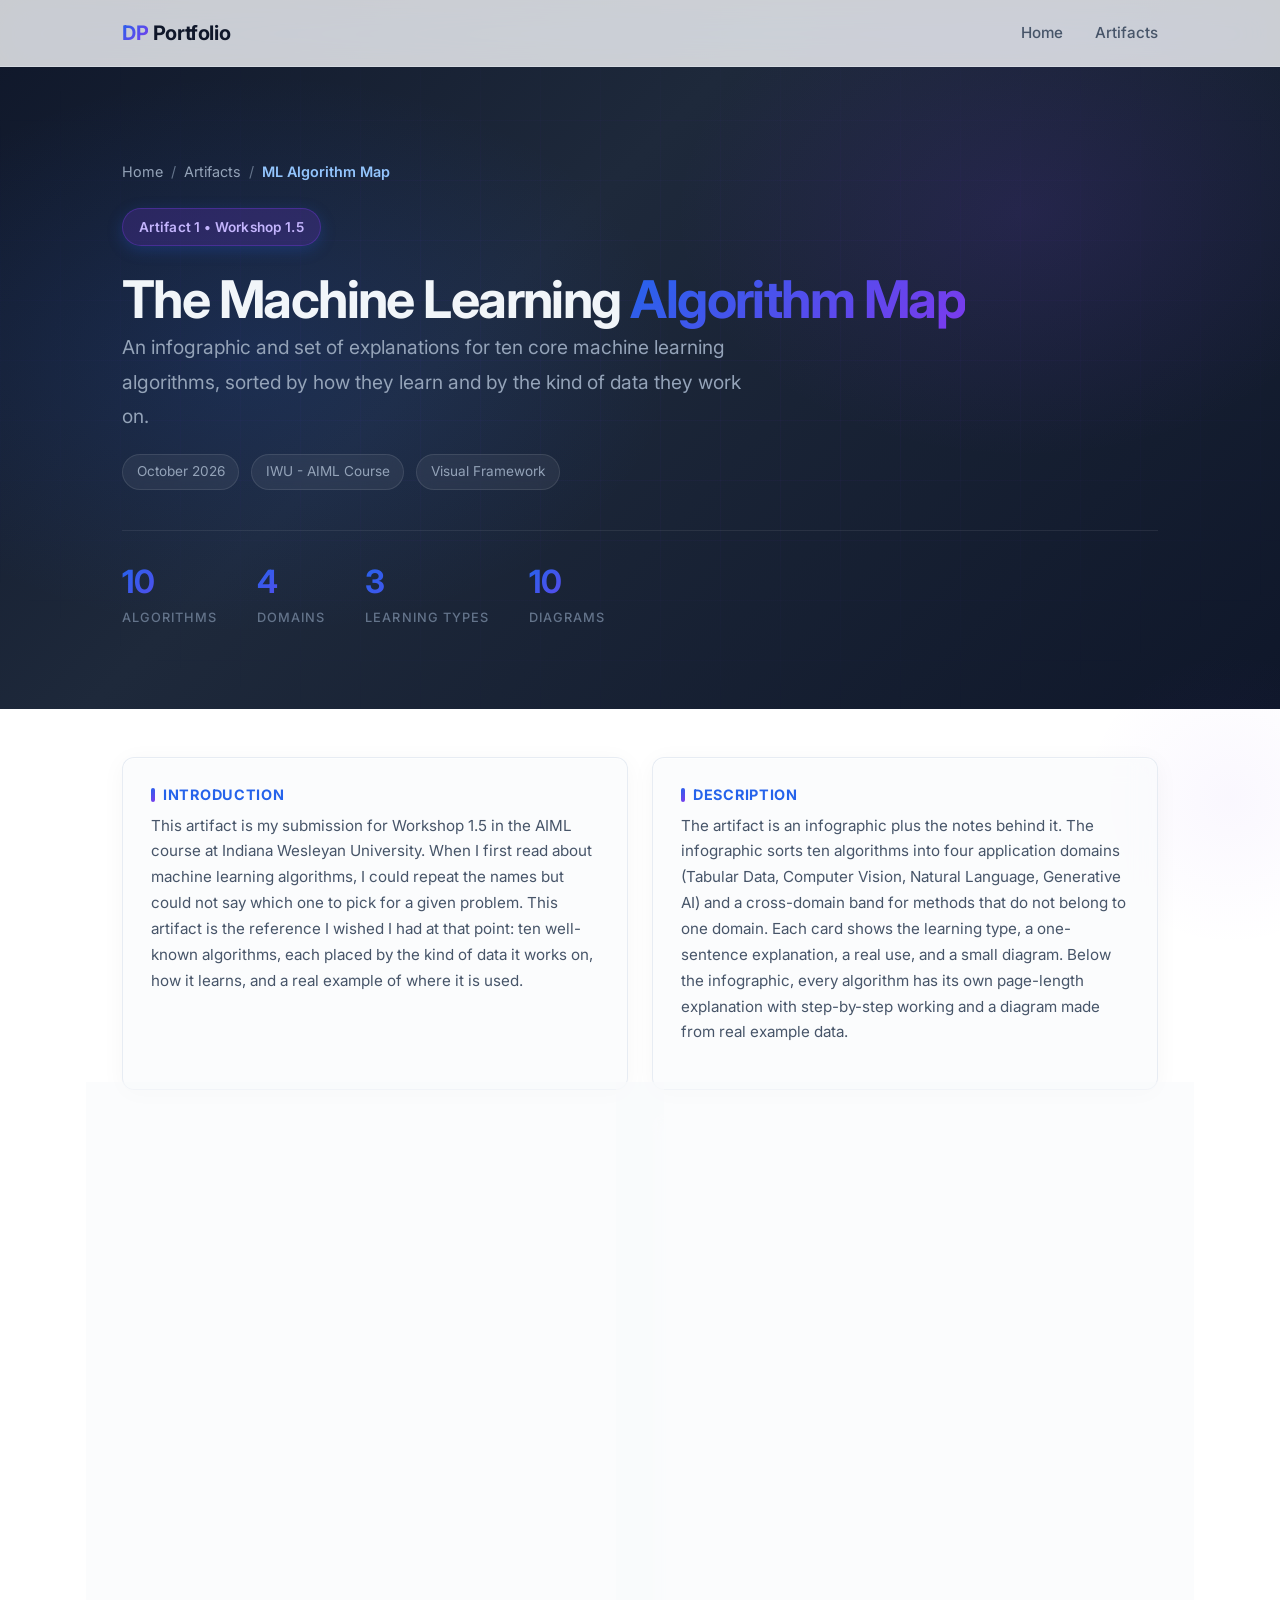
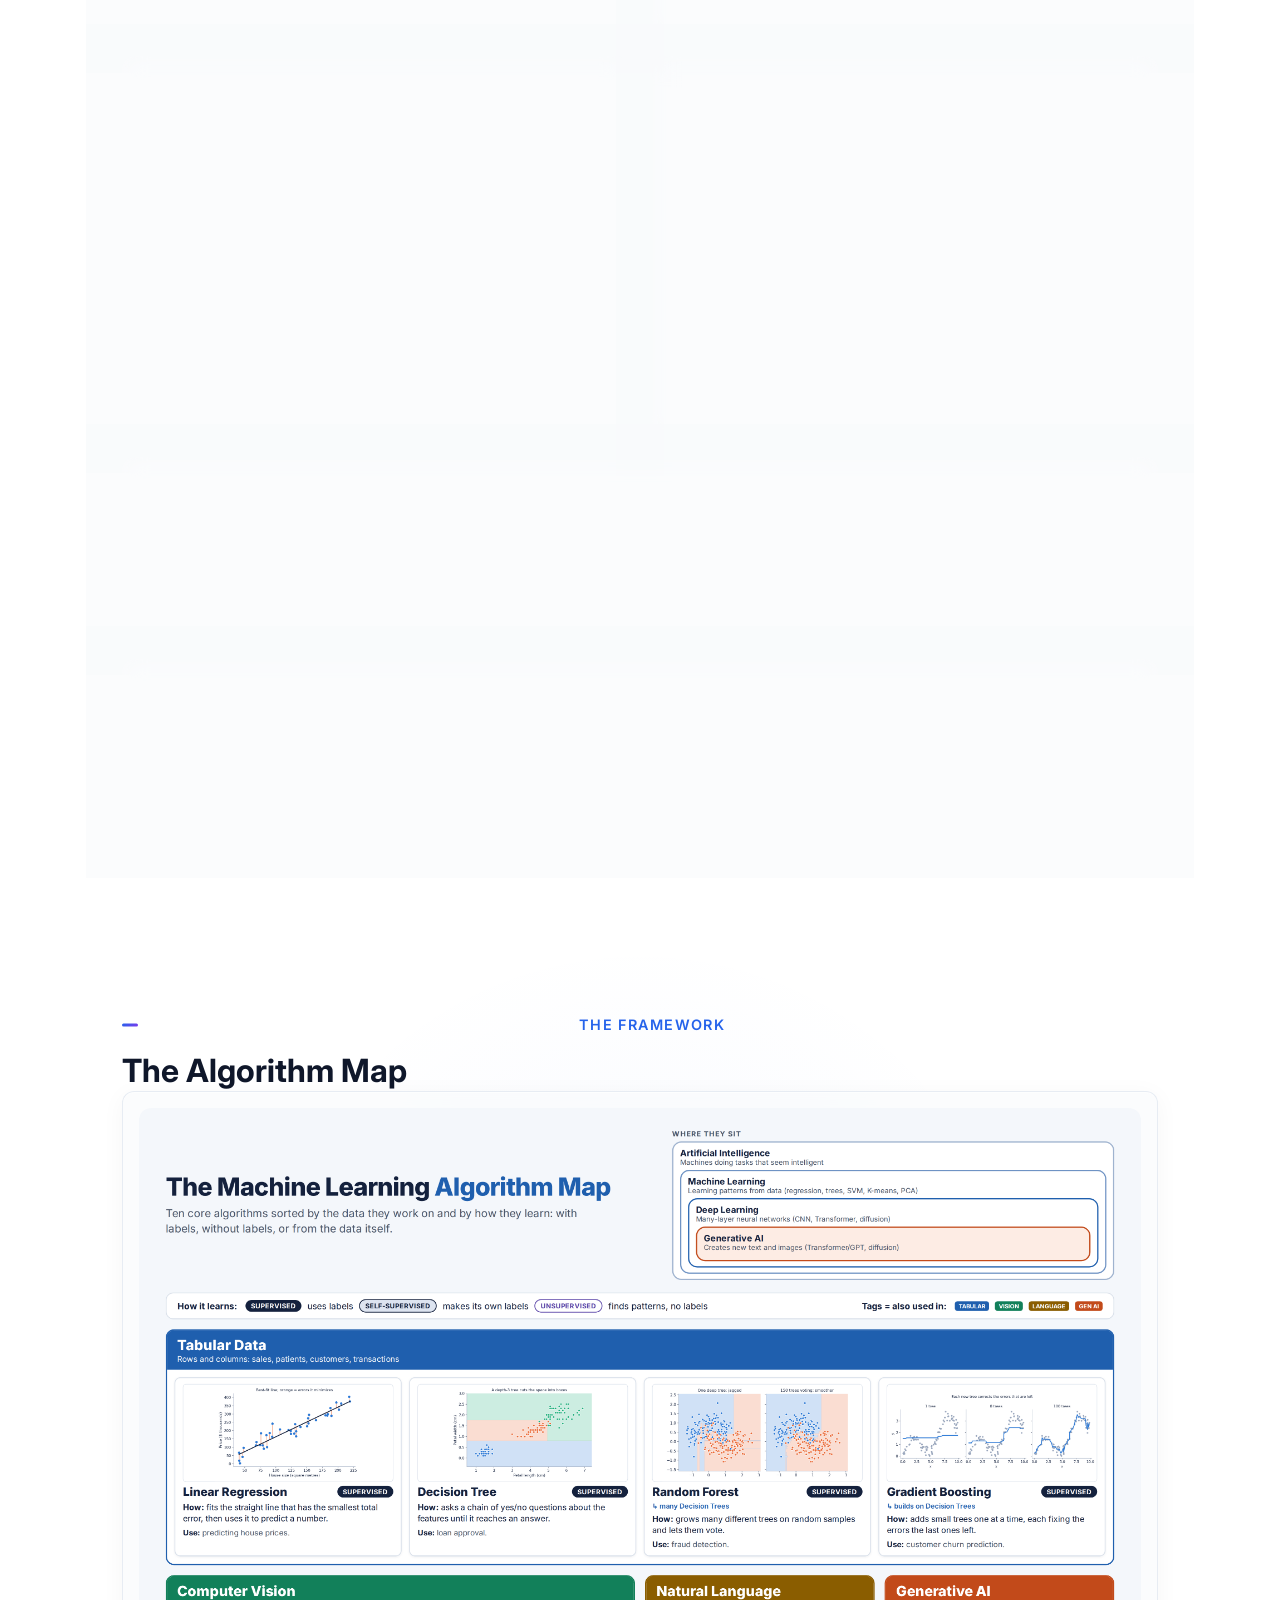
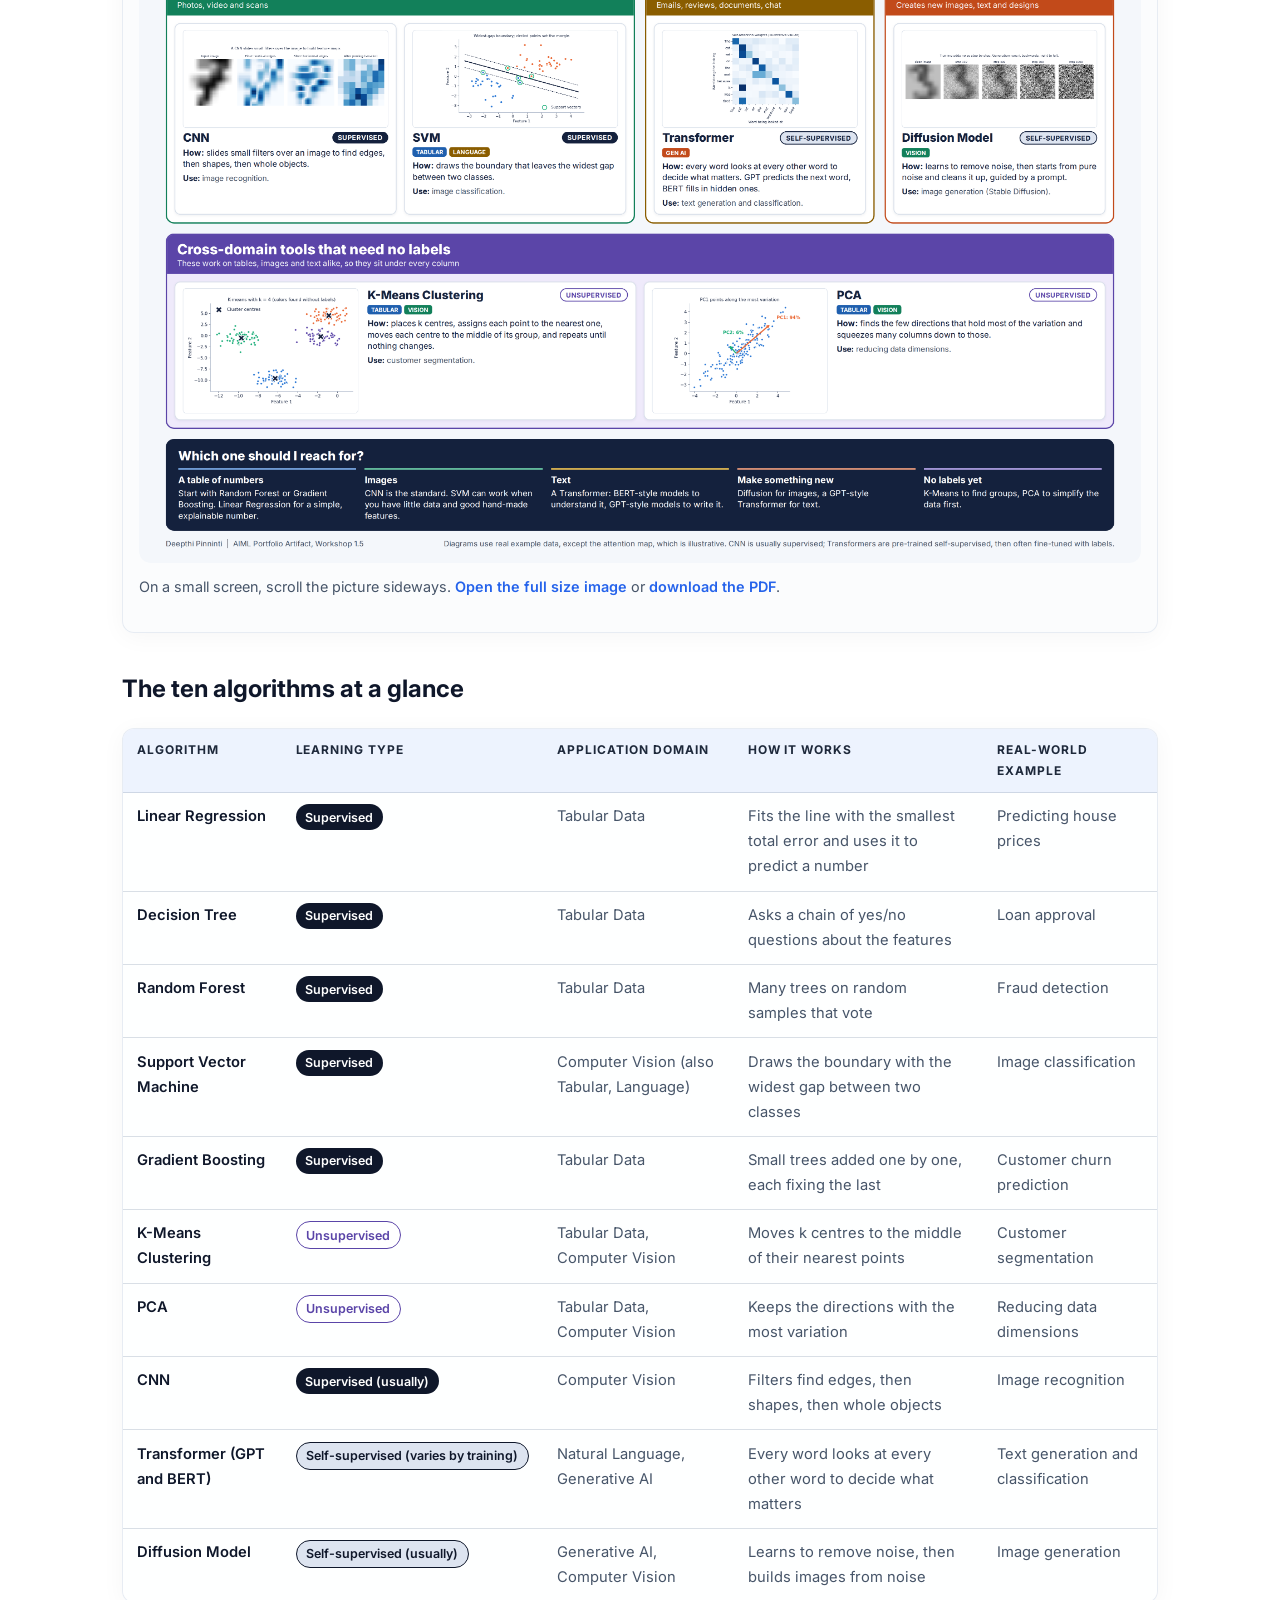
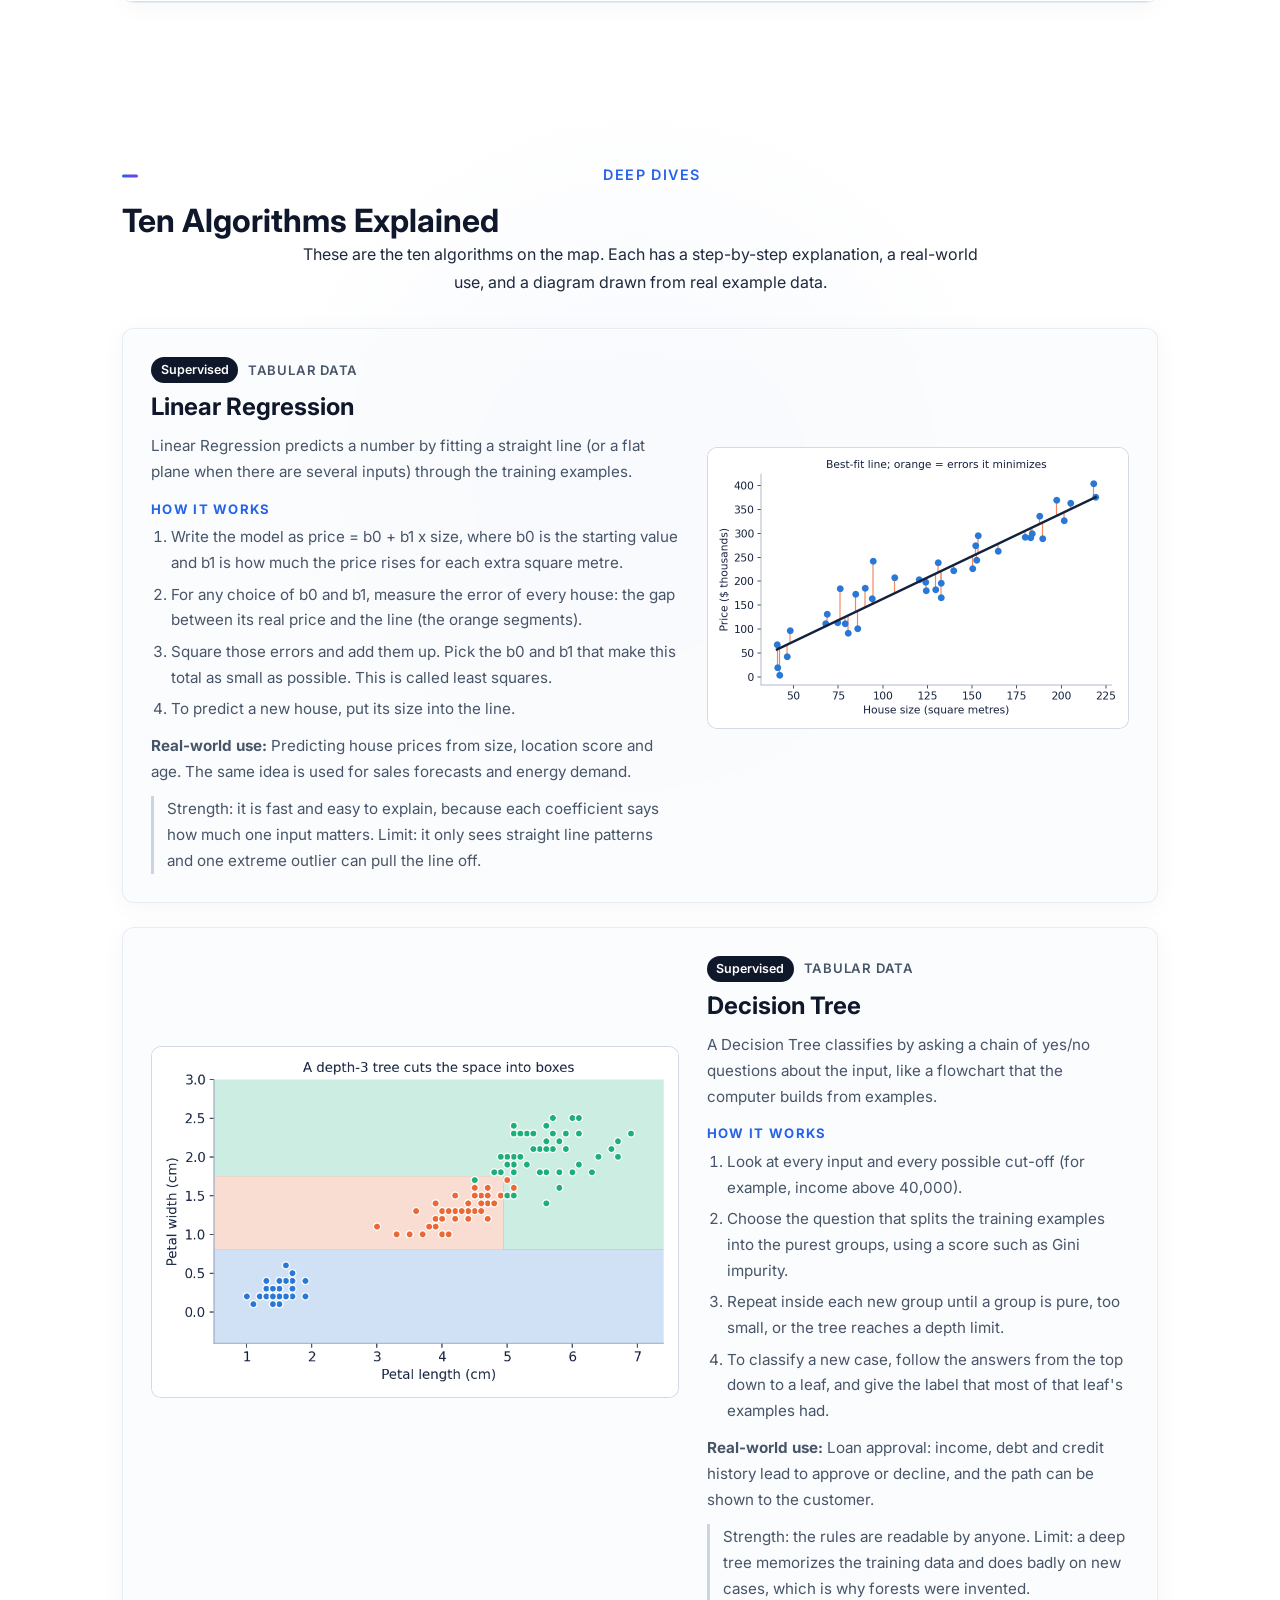
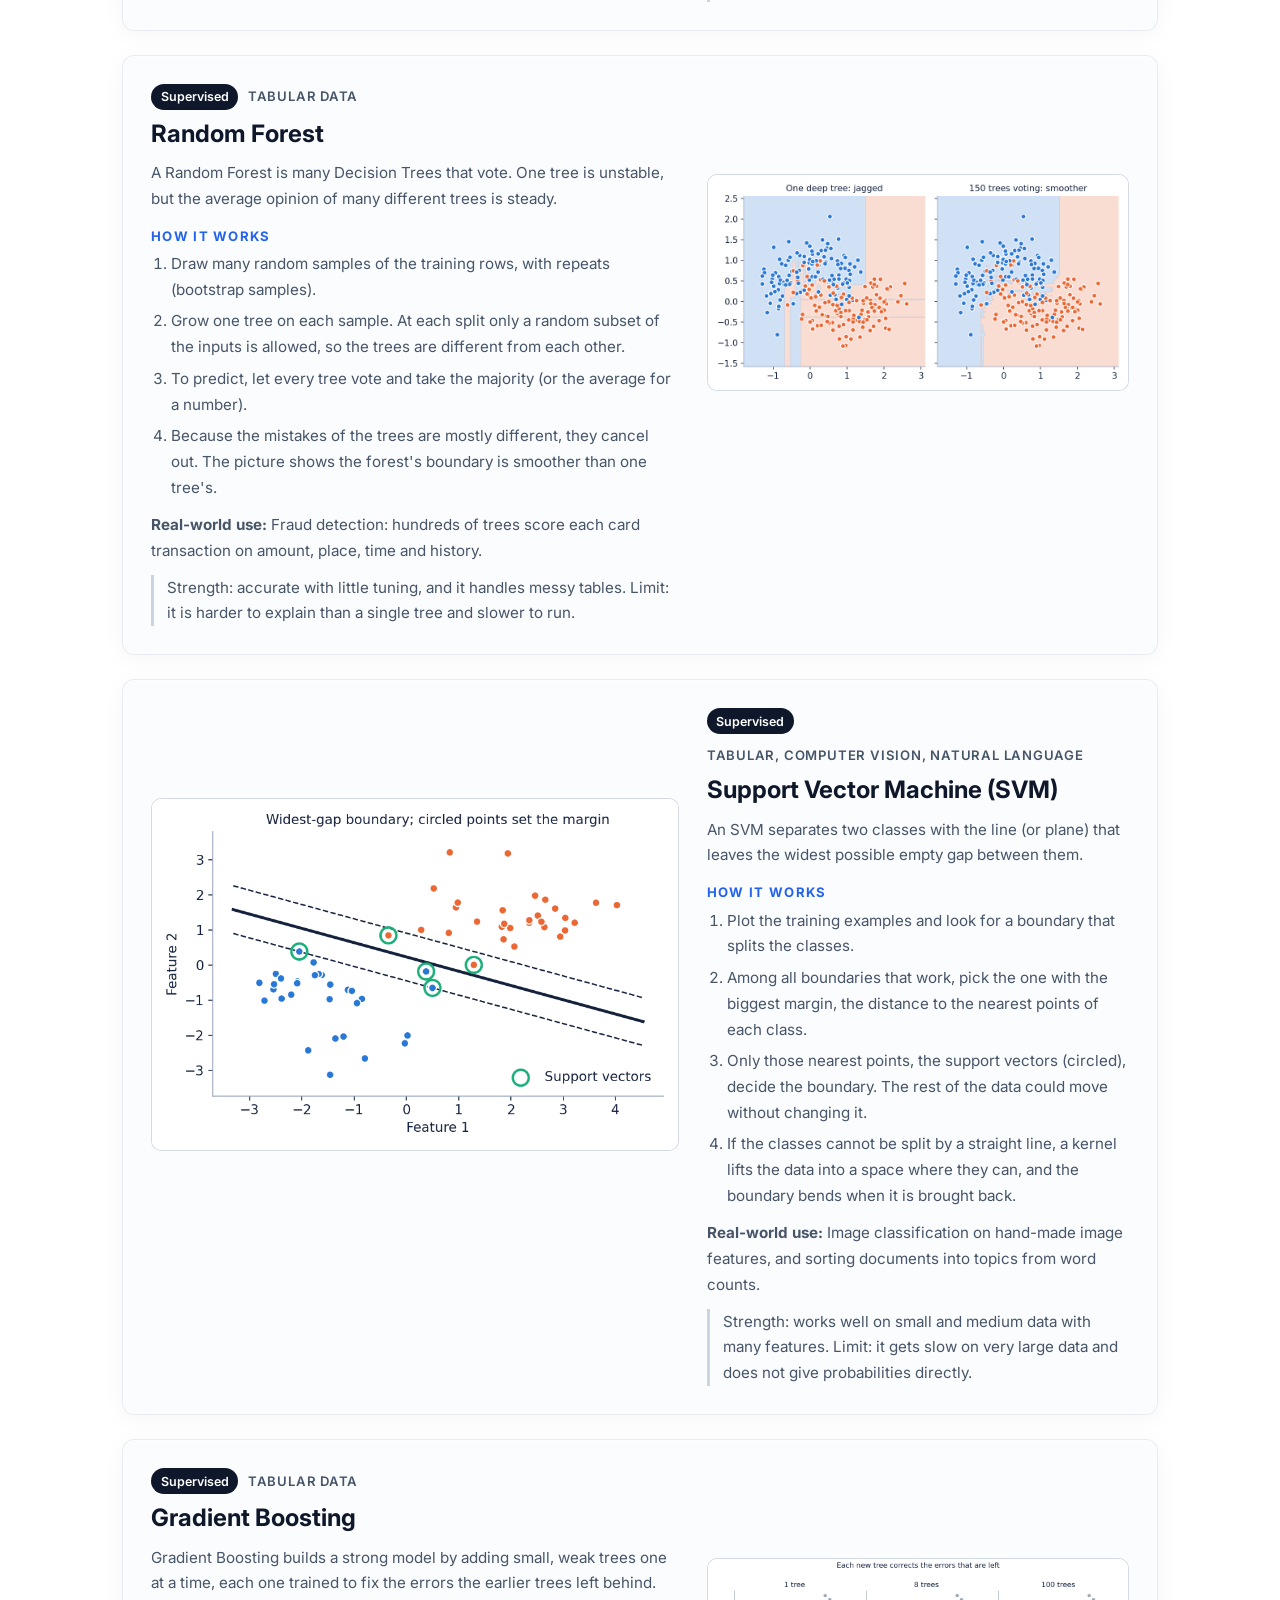
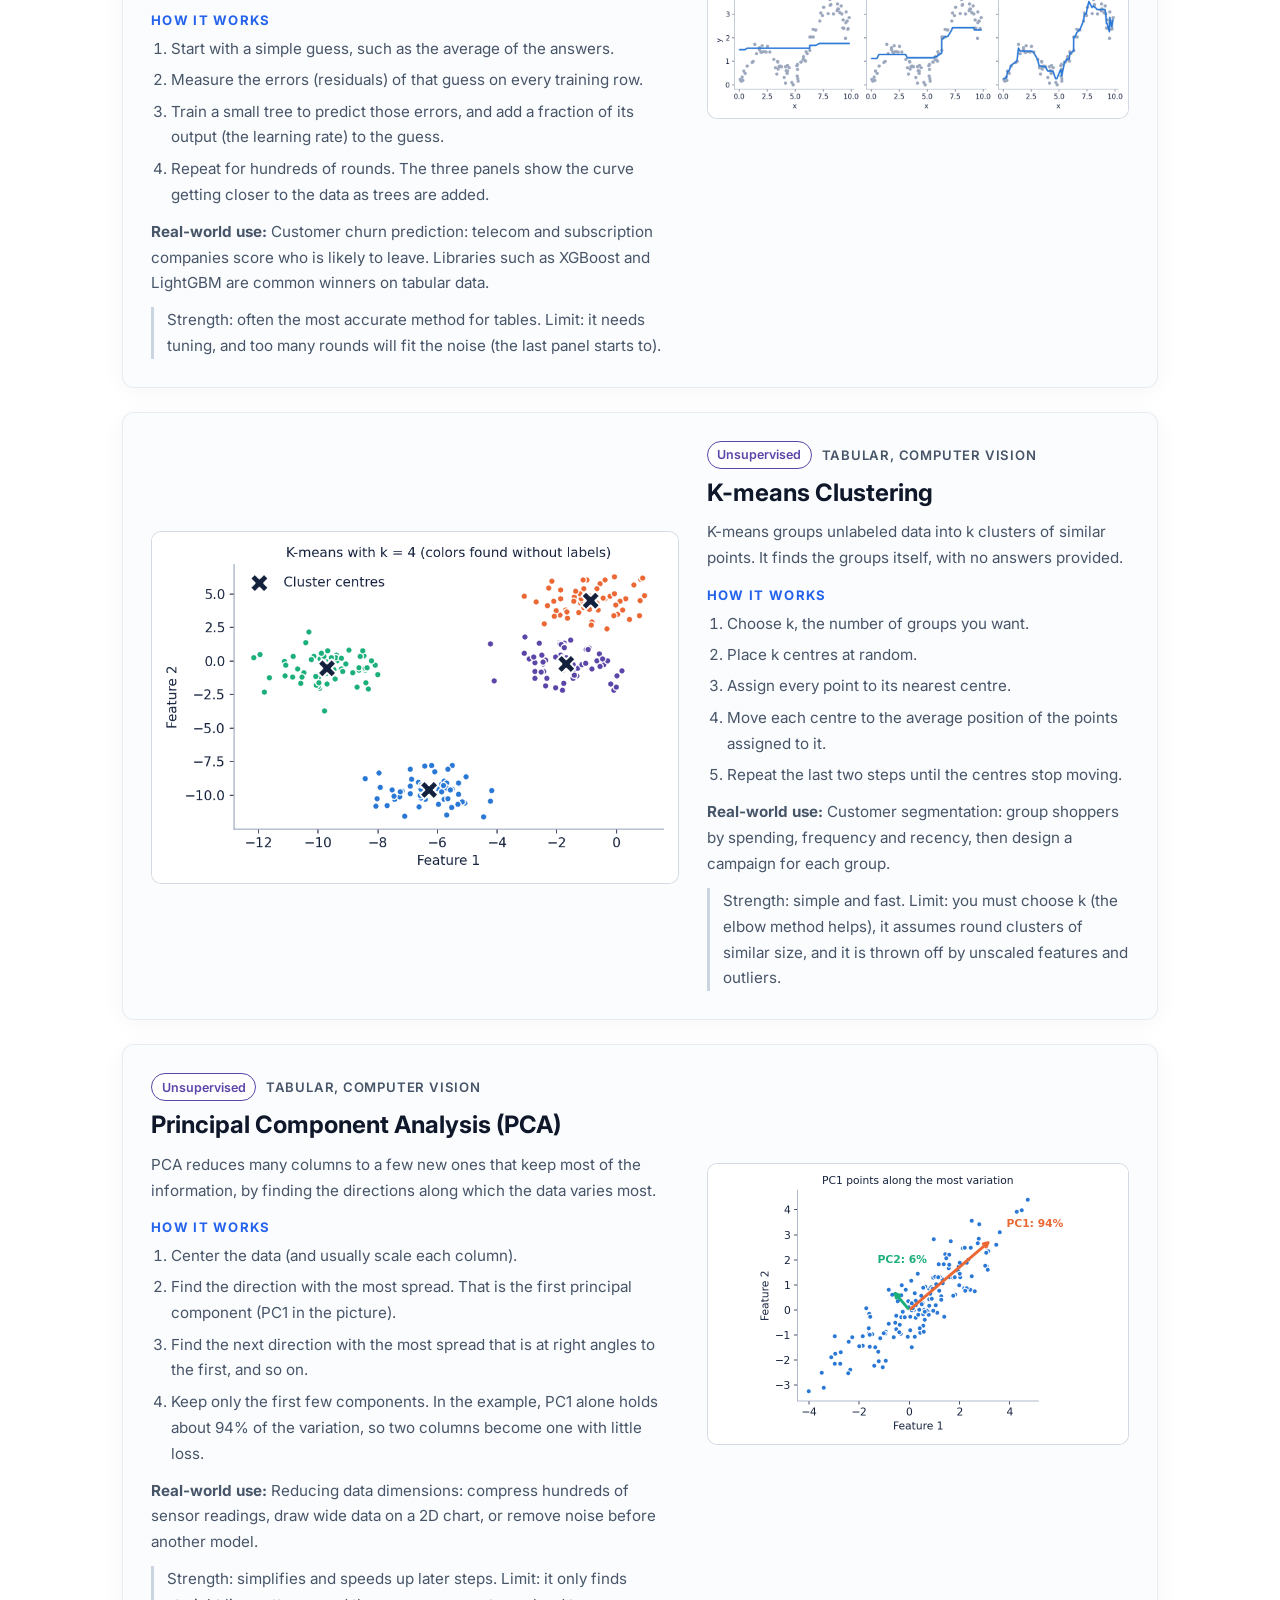
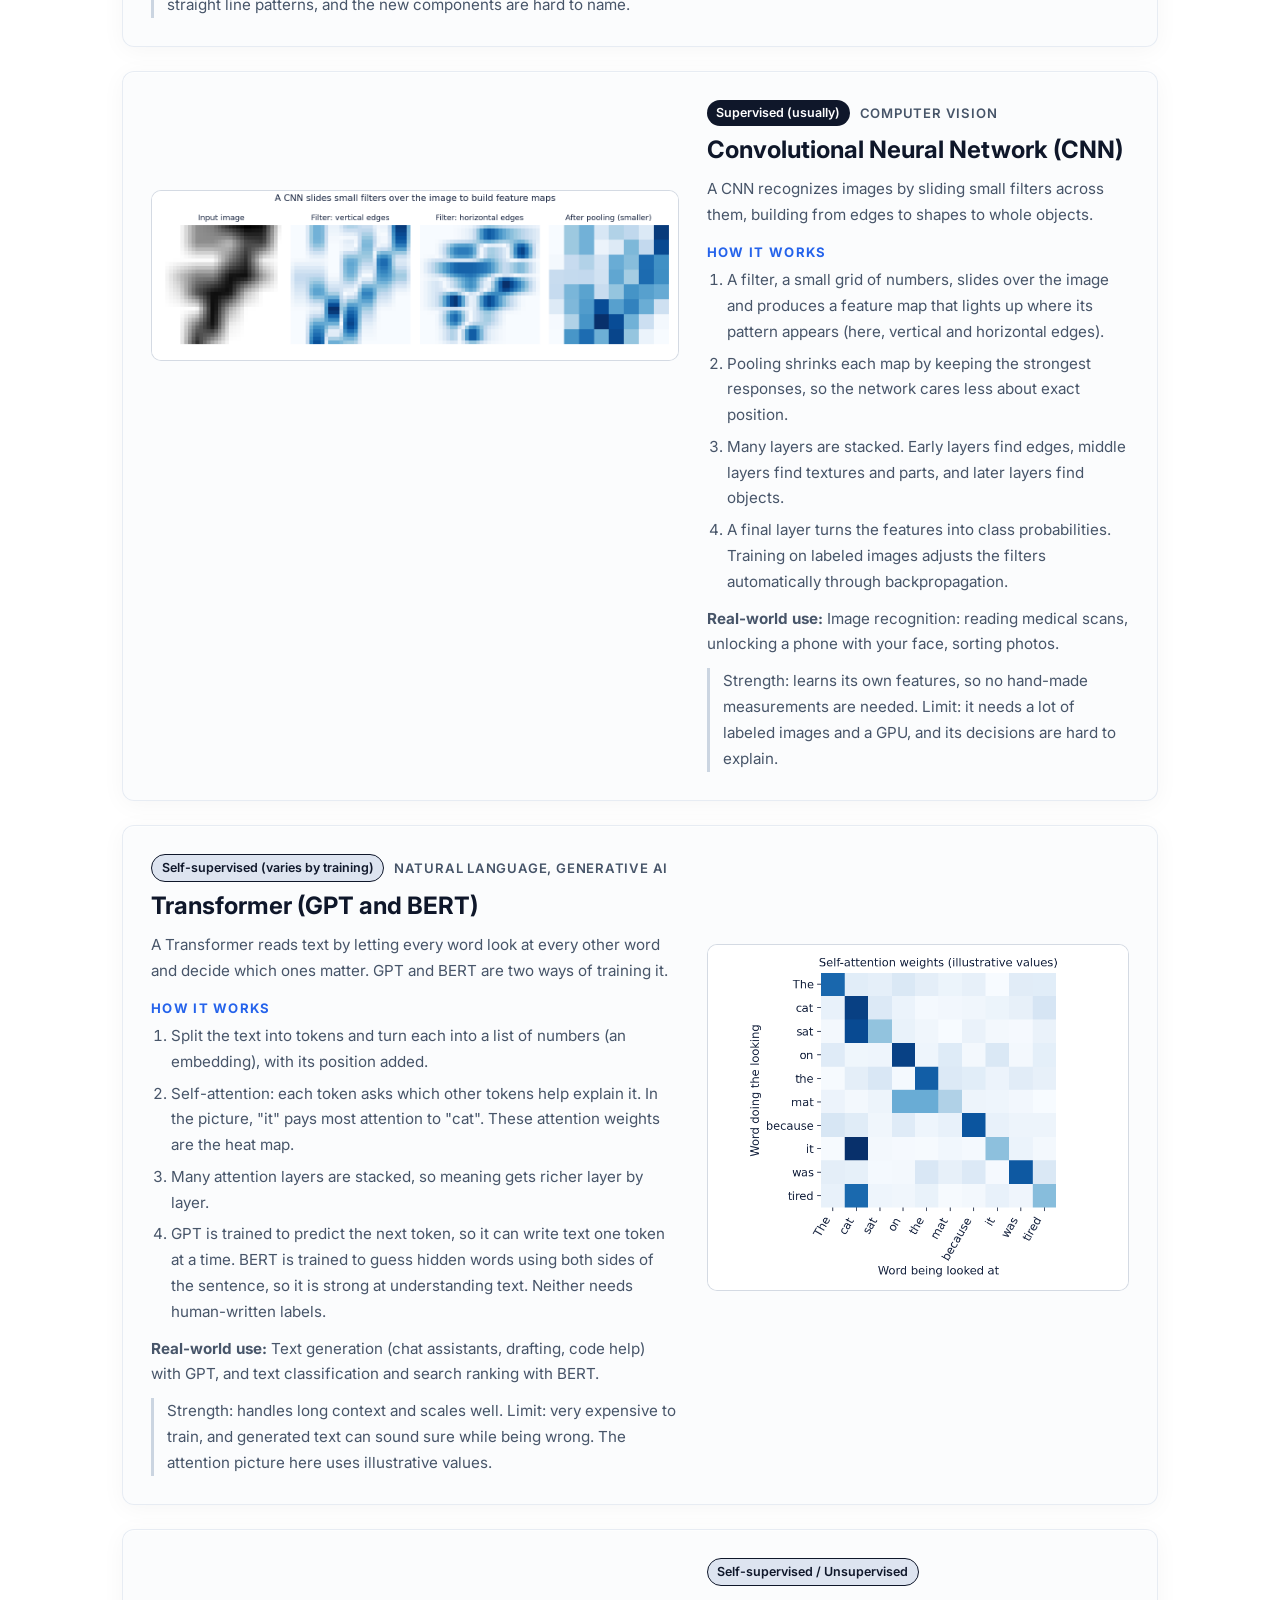
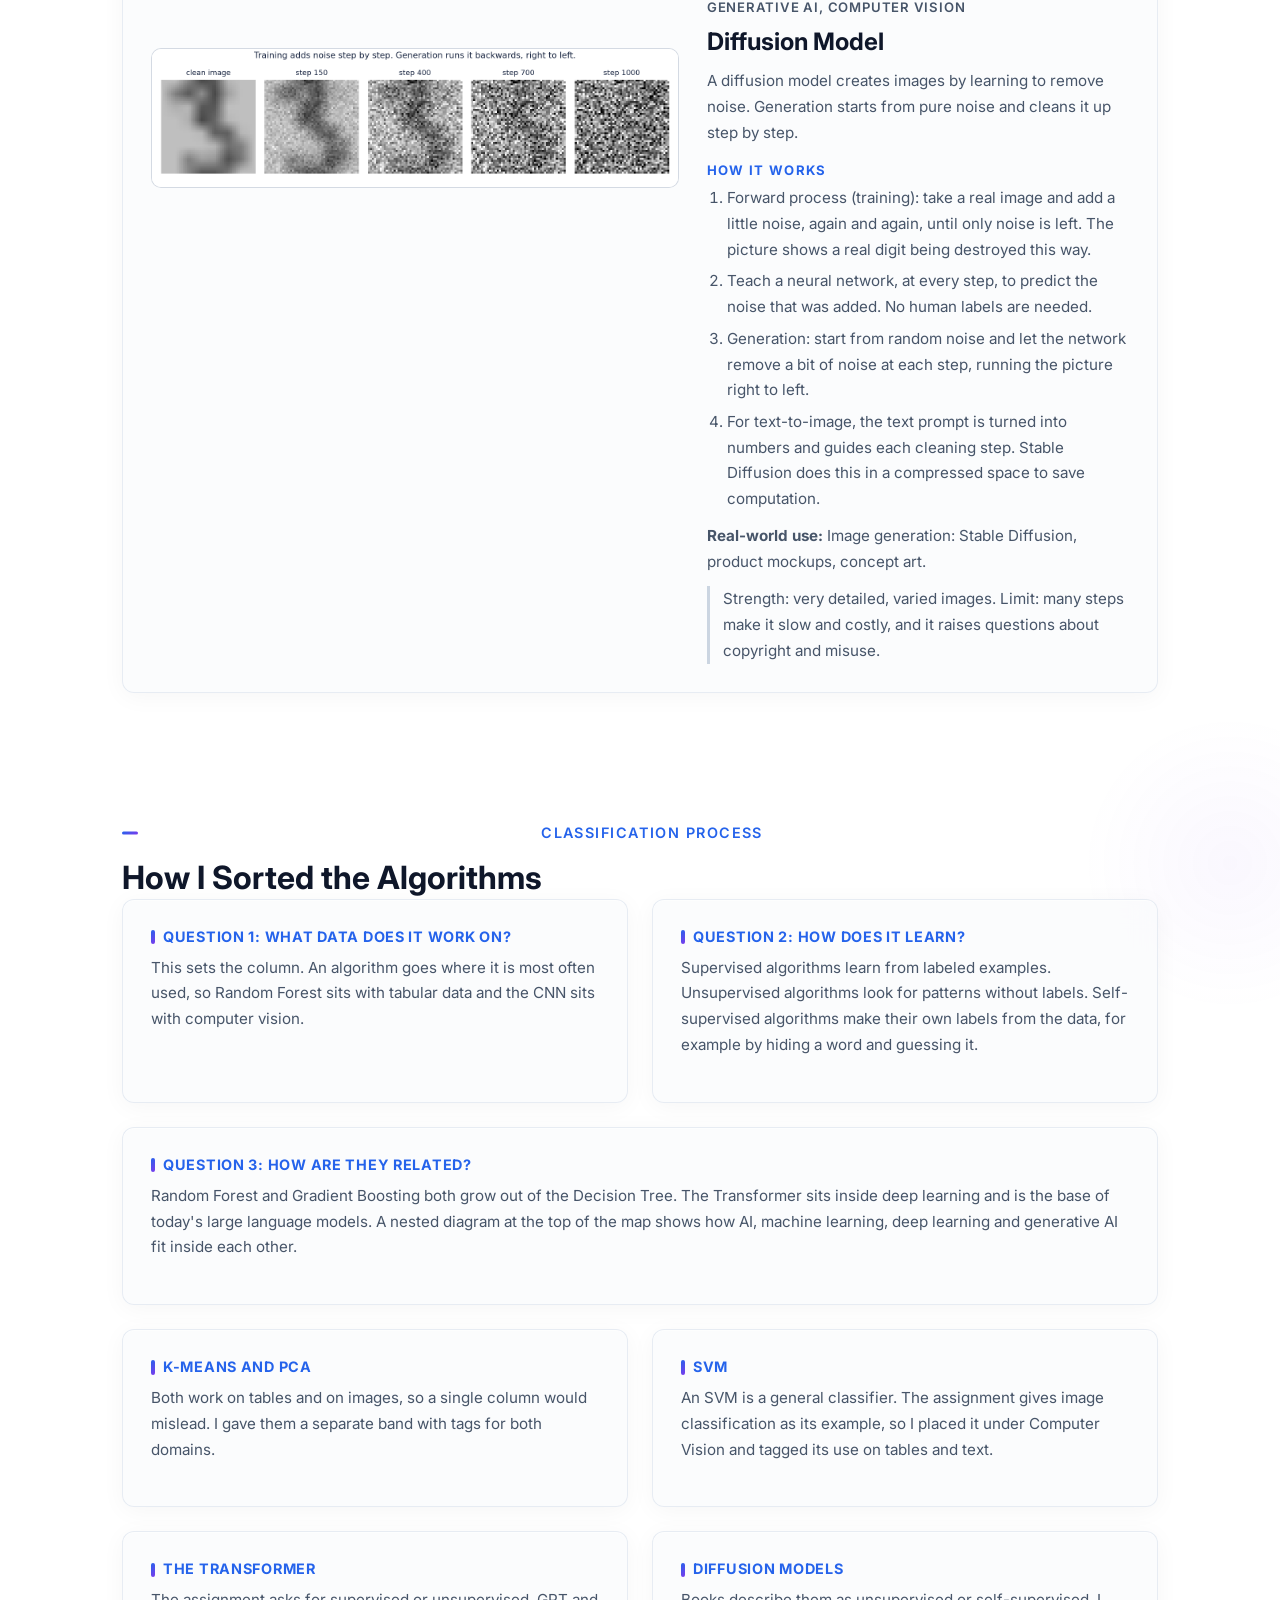
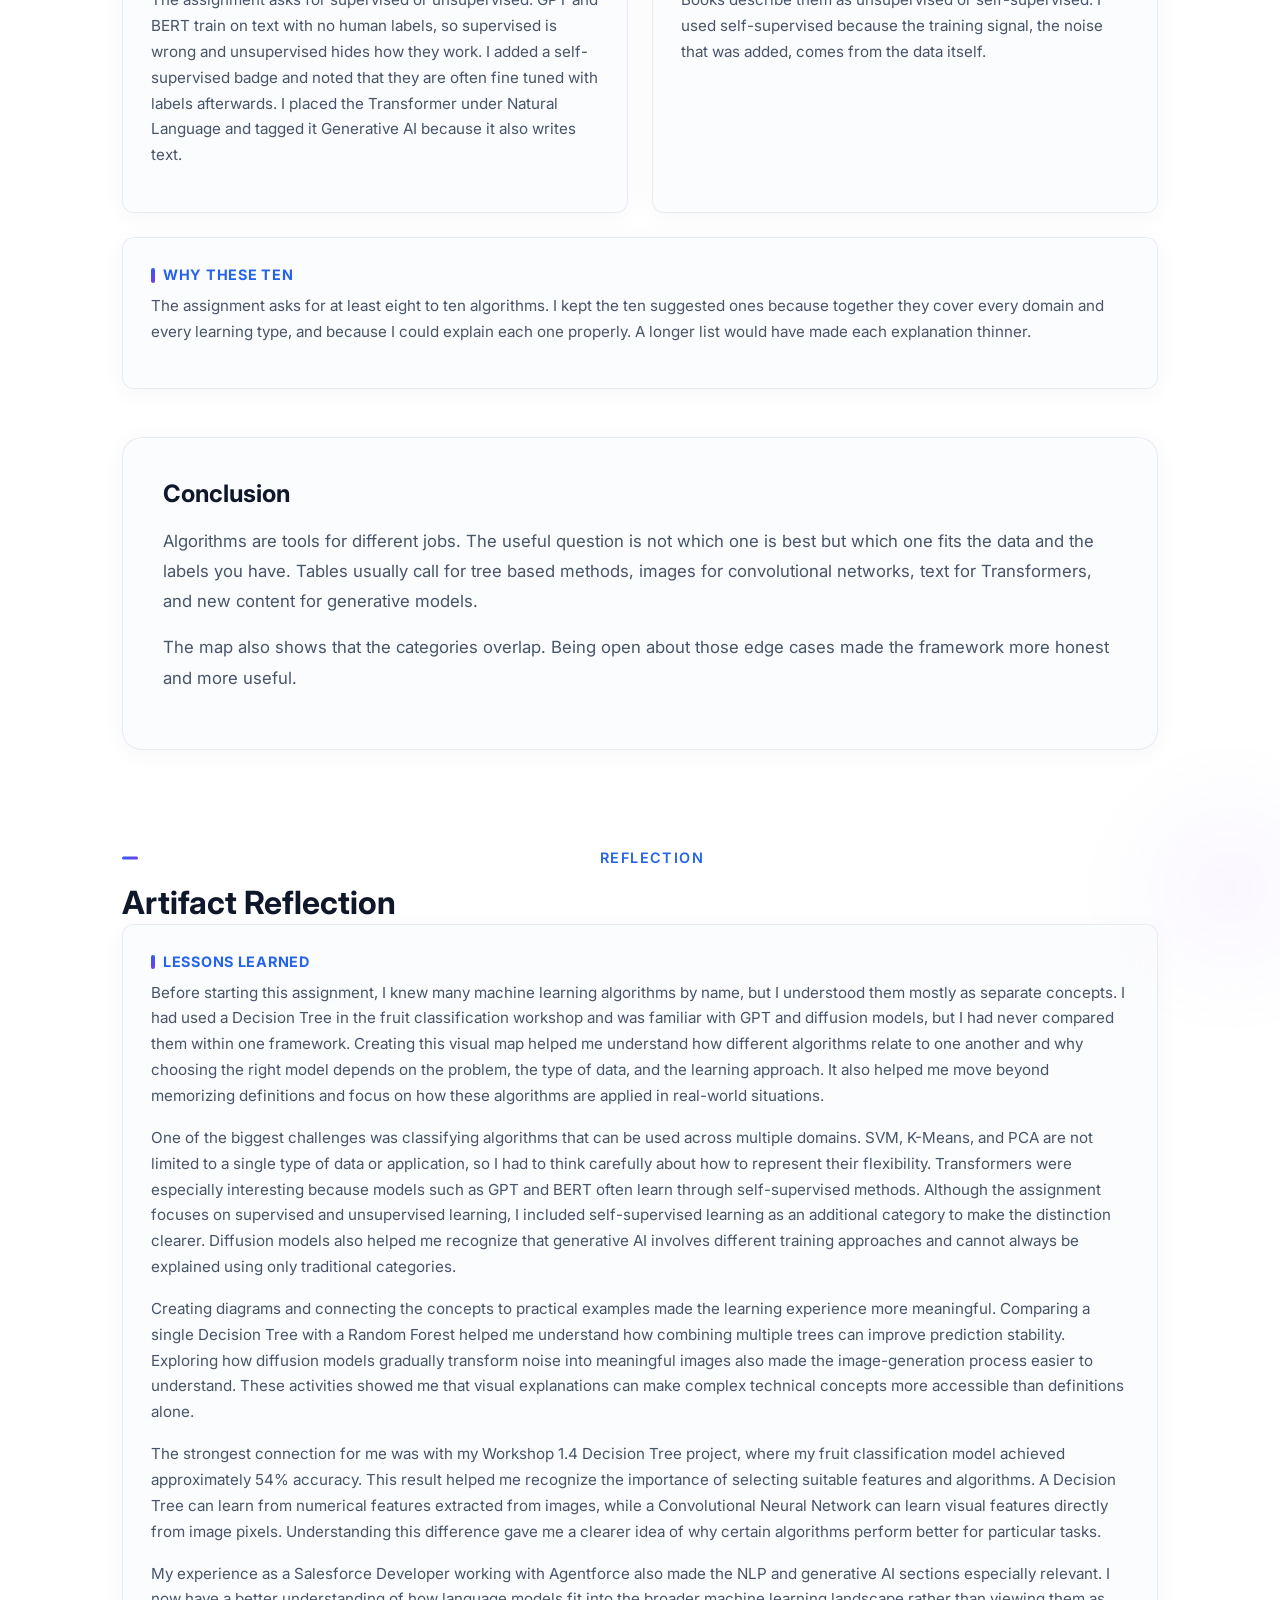
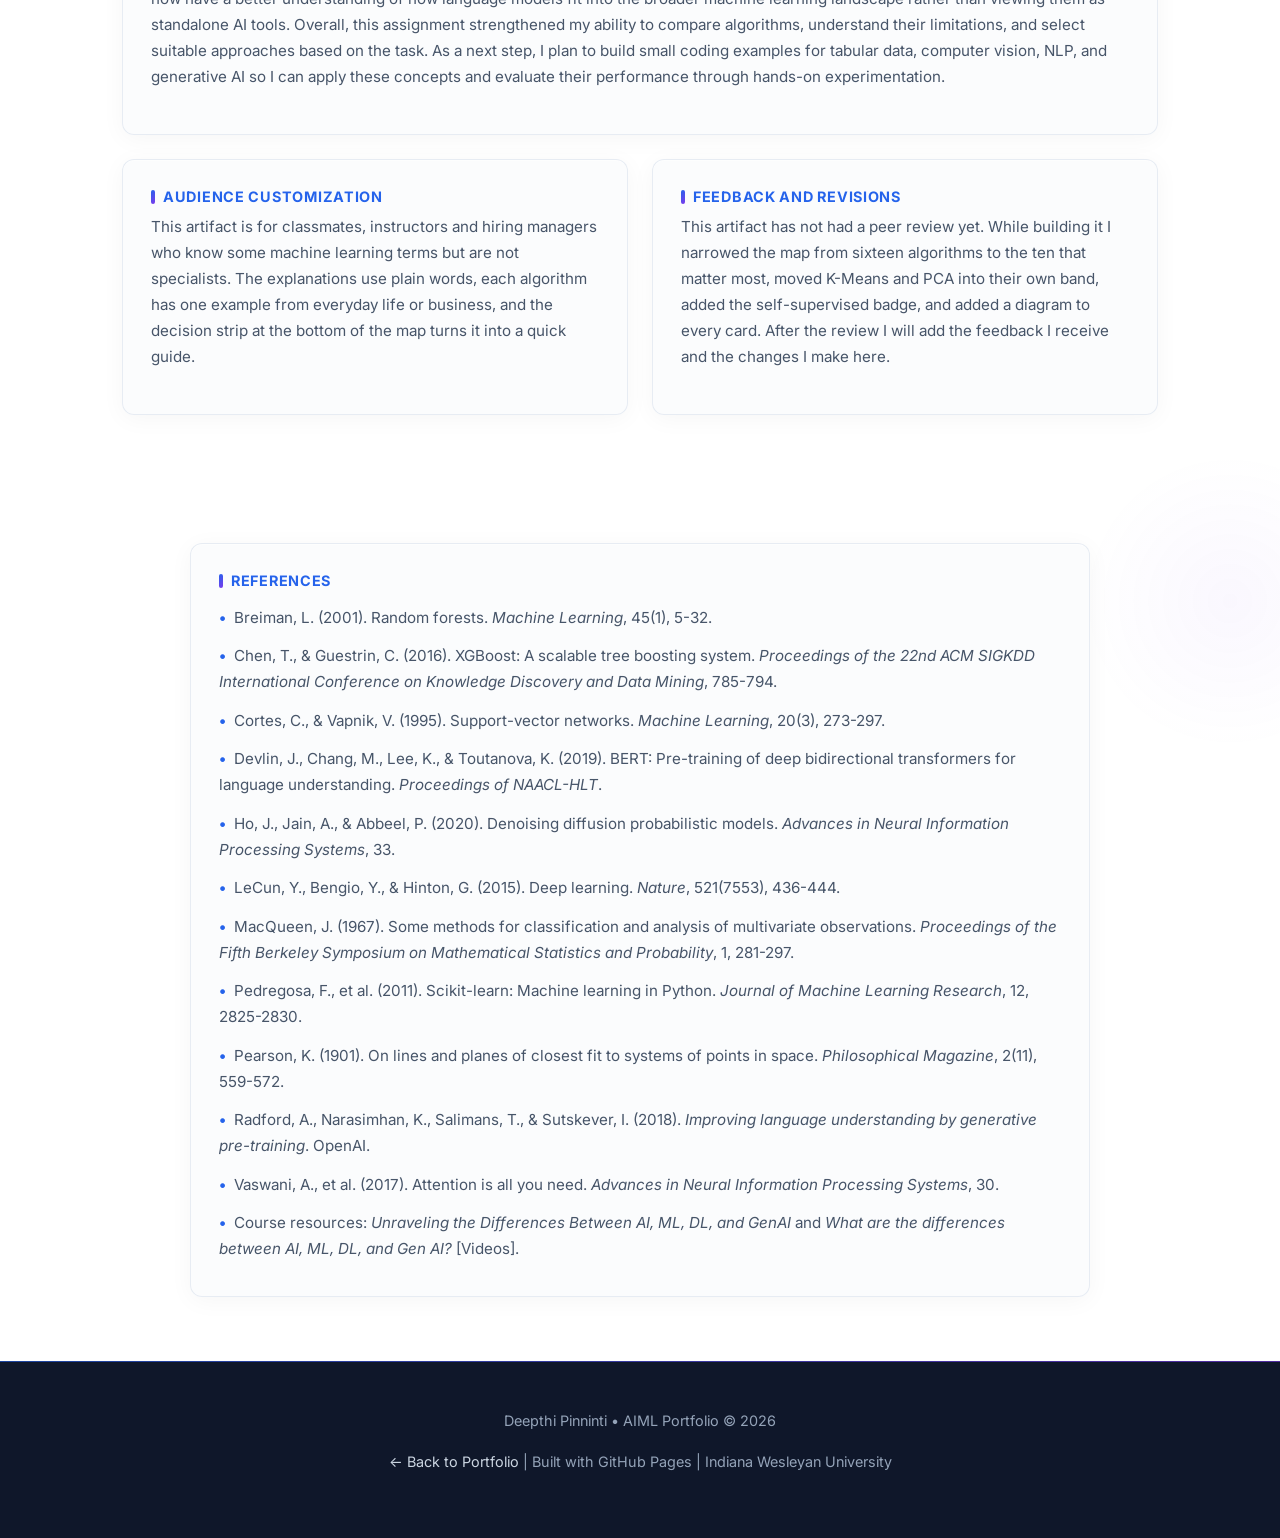
==== commit 958dcd44: "Artifact reflection: use updated reflection text Co-Authored-By: Claude Sonnet 5.5 <noreply@anthropi" ====
--- a/artifacts/algorithm-map/index.html
+++ b/artifacts/algorithm-map/index.html
@@ -994,7 +994,7 @@
         <h2>Artifact Reflection</h2>
         <div class="info-card glass-card full-width reveal" style="margin-bottom:1.5rem;">
           <h4>Lessons Learned</h4>
-          <p>Before this assignment I knew most of these algorithms by name but mostly in isolation. I had used a Decision Tree for the fruit workshop and heard about GPT and diffusion models every day, yet I had never put them side by side. Building the map forced me to say exactly what each one is for. Two questions turned out to sort almost everything: what kind of data does it work on, and does it need labels to learn.</p><p>The hardest part was the algorithms that did not fit one box. SVM, K-Means and PCA work on tables, images and text, so I gave K-Means and PCA their own band and tagged SVM with its other domains. The Transformer was harder. GPT and BERT learn from text without human labels, but they are not unsupervised in the old sense, because the text supplies its own targets. The assignment asks for supervised or unsupervised, so I added a third label, self-supervised, and explained why. Diffusion models raised the same question. I do not think my choices are the only reasonable ones, and a different reader might sort a few of them differently.</p><p>Drawing the diagrams from real data taught me more than reading about the algorithms. Seeing one deep tree next to a forest of 150 trees showed me why the forest is smoother, and watching a digit disappear into noise made the diffusion idea concrete.</p><p>The most useful connection was to my Workshop 1.4 Decision Tree project. That tree sorted fruit photos with about 54 percent accuracy, and this map shows why: a tree is a tabular method and I fed it colour numbers pulled from photos, while a CNN learns its own features from the pixels. In my Salesforce and Agentforce work the language model is the one I meet most, so it helped to see where it sits next to the rest of the field. Next I want to add a short code example for one algorithm in each domain.</p>
+          <p>Before starting this assignment, I knew many machine learning algorithms by name, but I understood them mostly as separate concepts. I had used a Decision Tree in the fruit classification workshop and was familiar with GPT and diffusion models, but I had never compared them within one framework. Creating this visual map helped me understand how different algorithms relate to one another and why choosing the right model depends on the problem, the type of data, and the learning approach. It also helped me move beyond memorizing definitions and focus on how these algorithms are applied in real-world situations.</p><p>One of the biggest challenges was classifying algorithms that can be used across multiple domains. SVM, K-Means, and PCA are not limited to a single type of data or application, so I had to think carefully about how to represent their flexibility. Transformers were especially interesting because models such as GPT and BERT often learn through self-supervised methods. Although the assignment focuses on supervised and unsupervised learning, I included self-supervised learning as an additional category to make the distinction clearer. Diffusion models also helped me recognize that generative AI involves different training approaches and cannot always be explained using only traditional categories.</p><p>Creating diagrams and connecting the concepts to practical examples made the learning experience more meaningful. Comparing a single Decision Tree with a Random Forest helped me understand how combining multiple trees can improve prediction stability. Exploring how diffusion models gradually transform noise into meaningful images also made the image-generation process easier to understand. These activities showed me that visual explanations can make complex technical concepts more accessible than definitions alone.</p><p>The strongest connection for me was with my Workshop 1.4 Decision Tree project, where my fruit classification model achieved approximately 54% accuracy. This result helped me recognize the importance of selecting suitable features and algorithms. A Decision Tree can learn from numerical features extracted from images, while a Convolutional Neural Network can learn visual features directly from image pixels. Understanding this difference gave me a clearer idea of why certain algorithms perform better for particular tasks.</p><p>My experience as a Salesforce Developer working with Agentforce also made the NLP and generative AI sections especially relevant. I now have a better understanding of how language models fit into the broader machine learning landscape rather than viewing them as standalone AI tools. Overall, this assignment strengthened my ability to compare algorithms, understand their limitations, and select suitable approaches based on the task. As a next step, I plan to build small coding examples for tabular data, computer vision, NLP, and generative AI so I can apply these concepts and evaluate their performance through hands-on experimentation.</p>
         </div>
         <div class="artifact-info-grid">
 
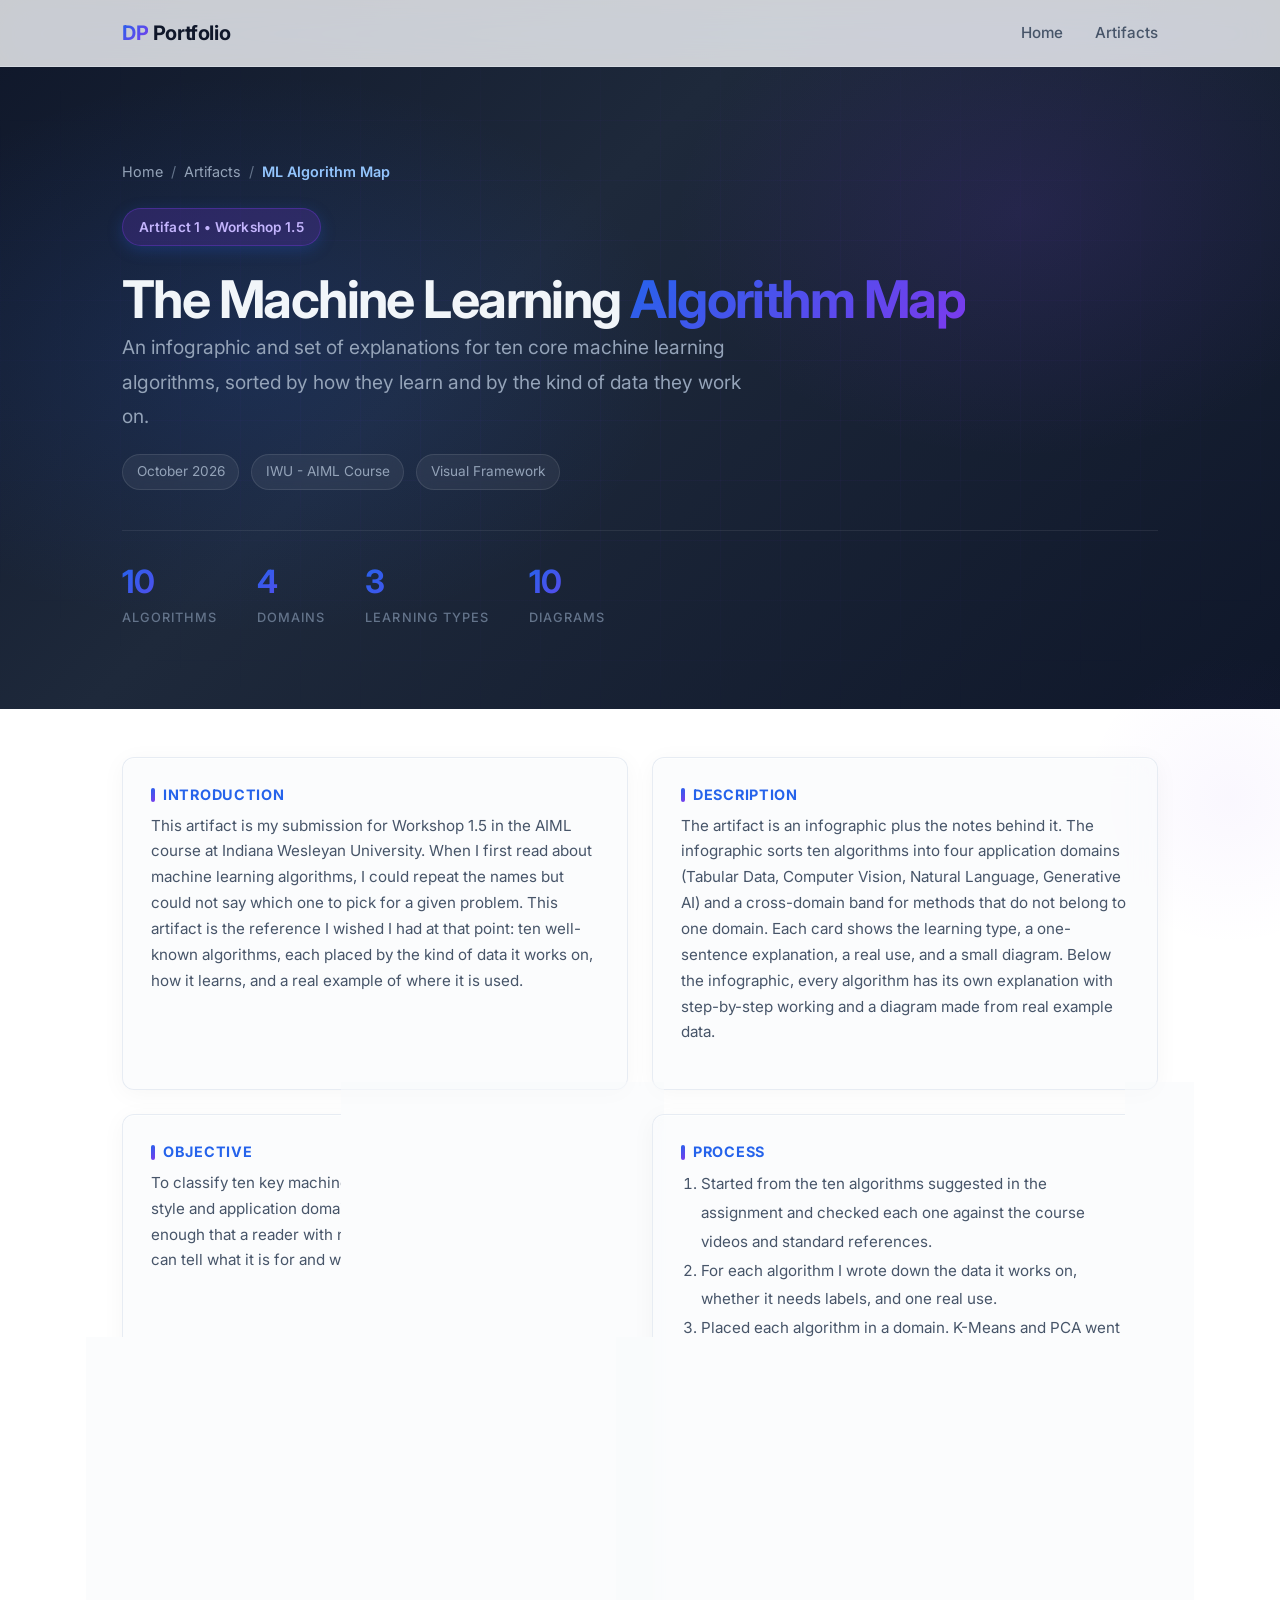
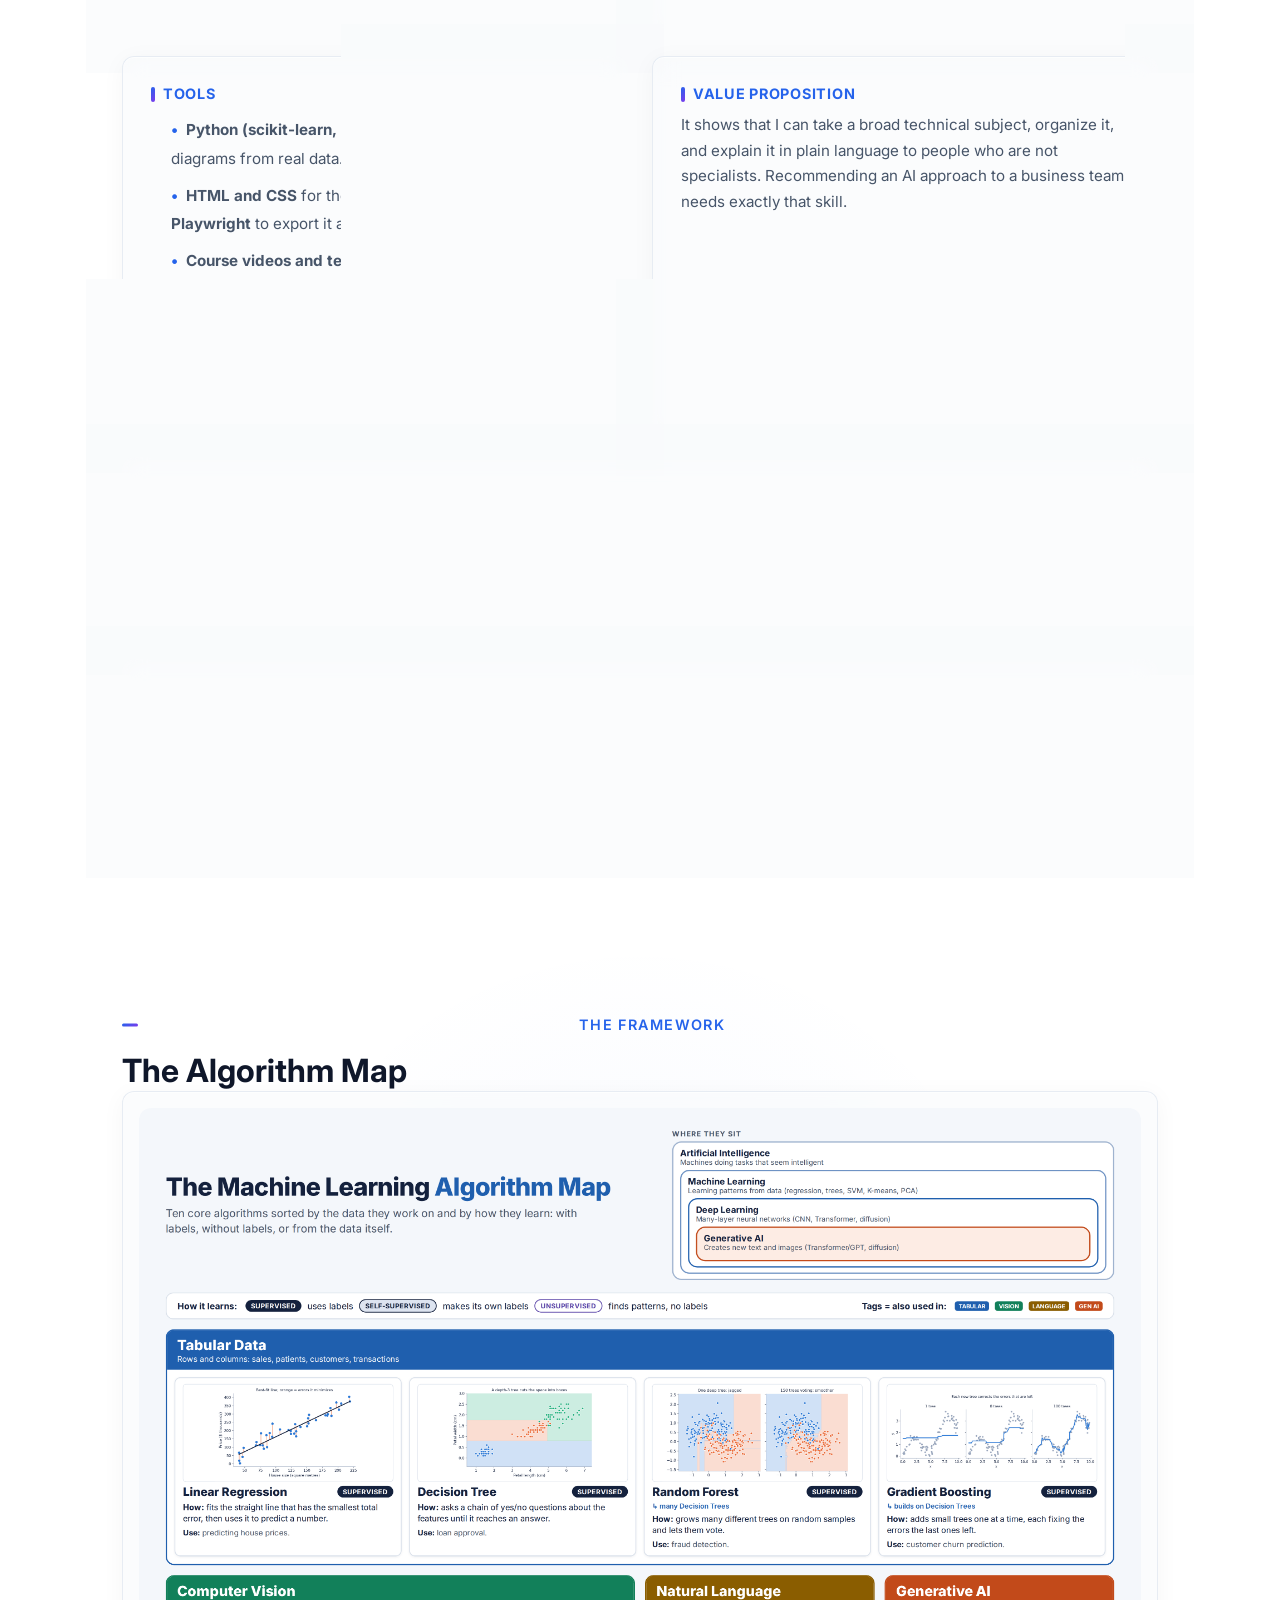
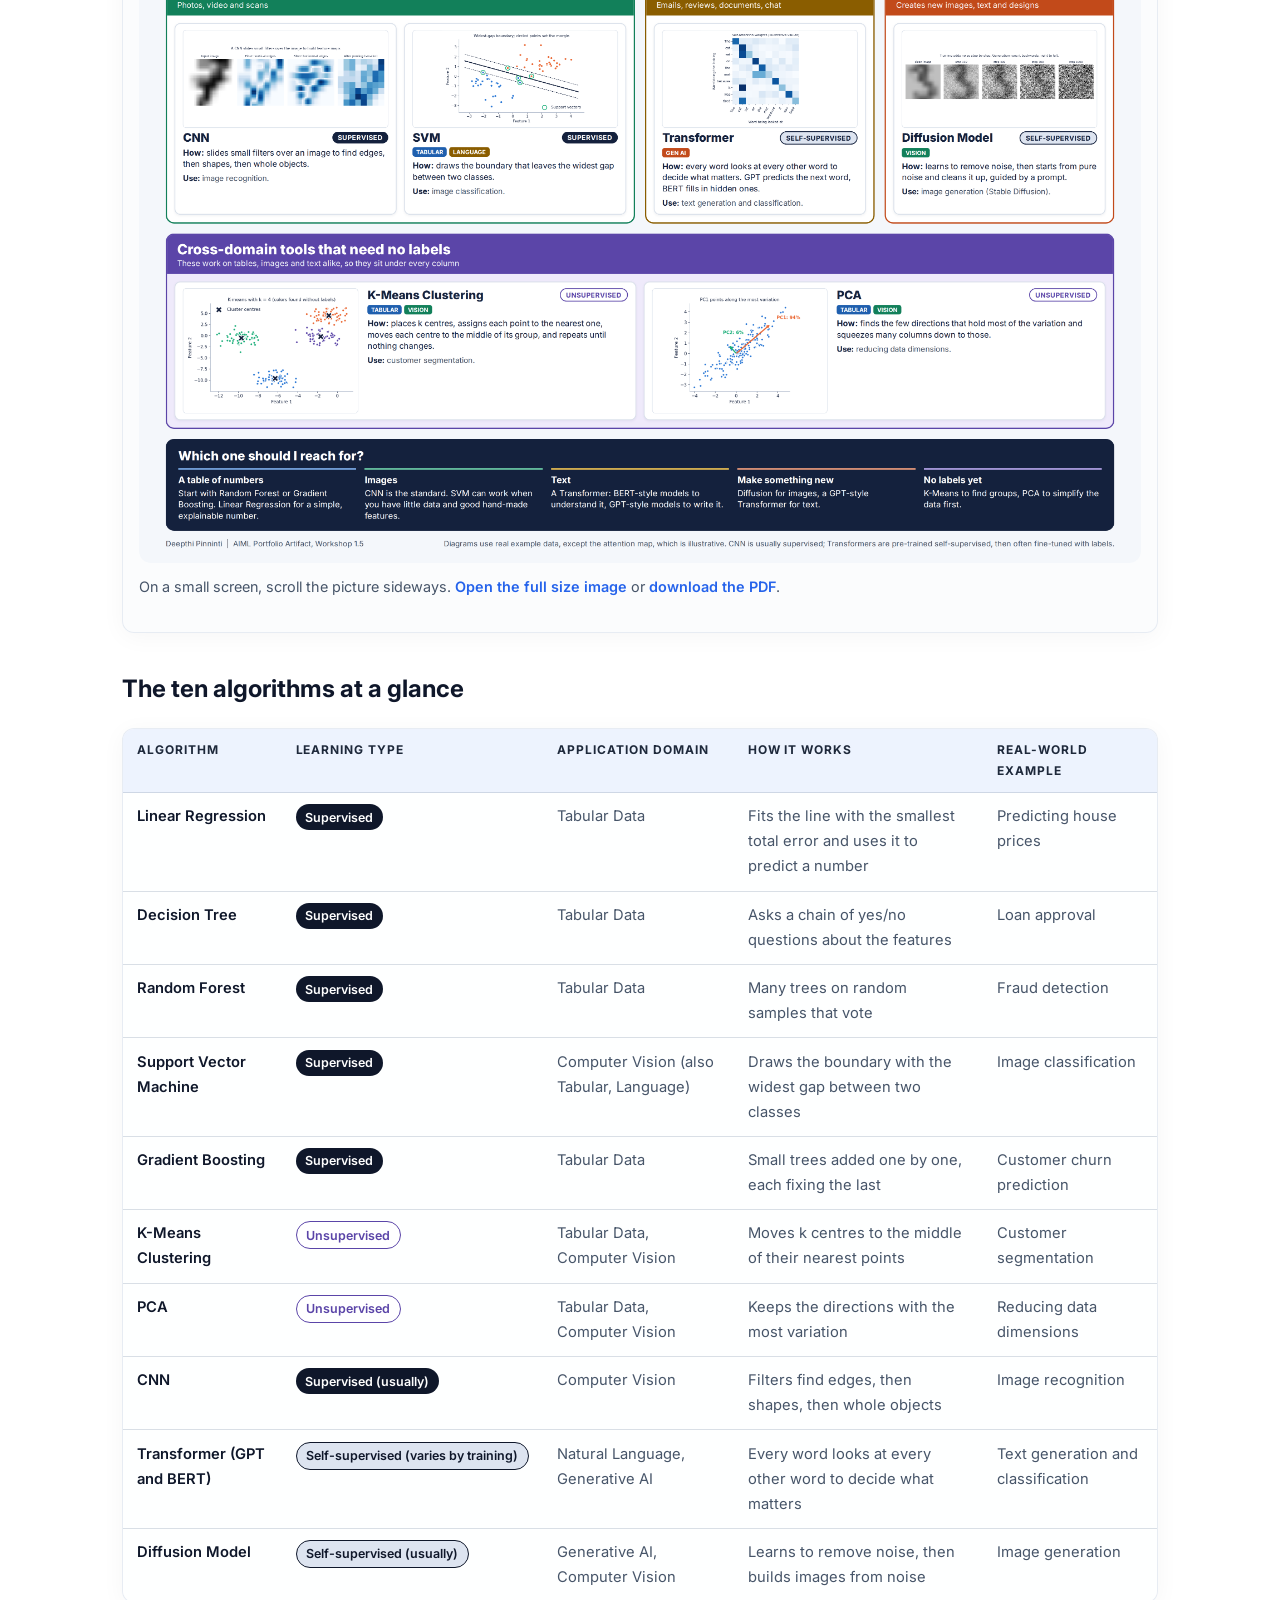
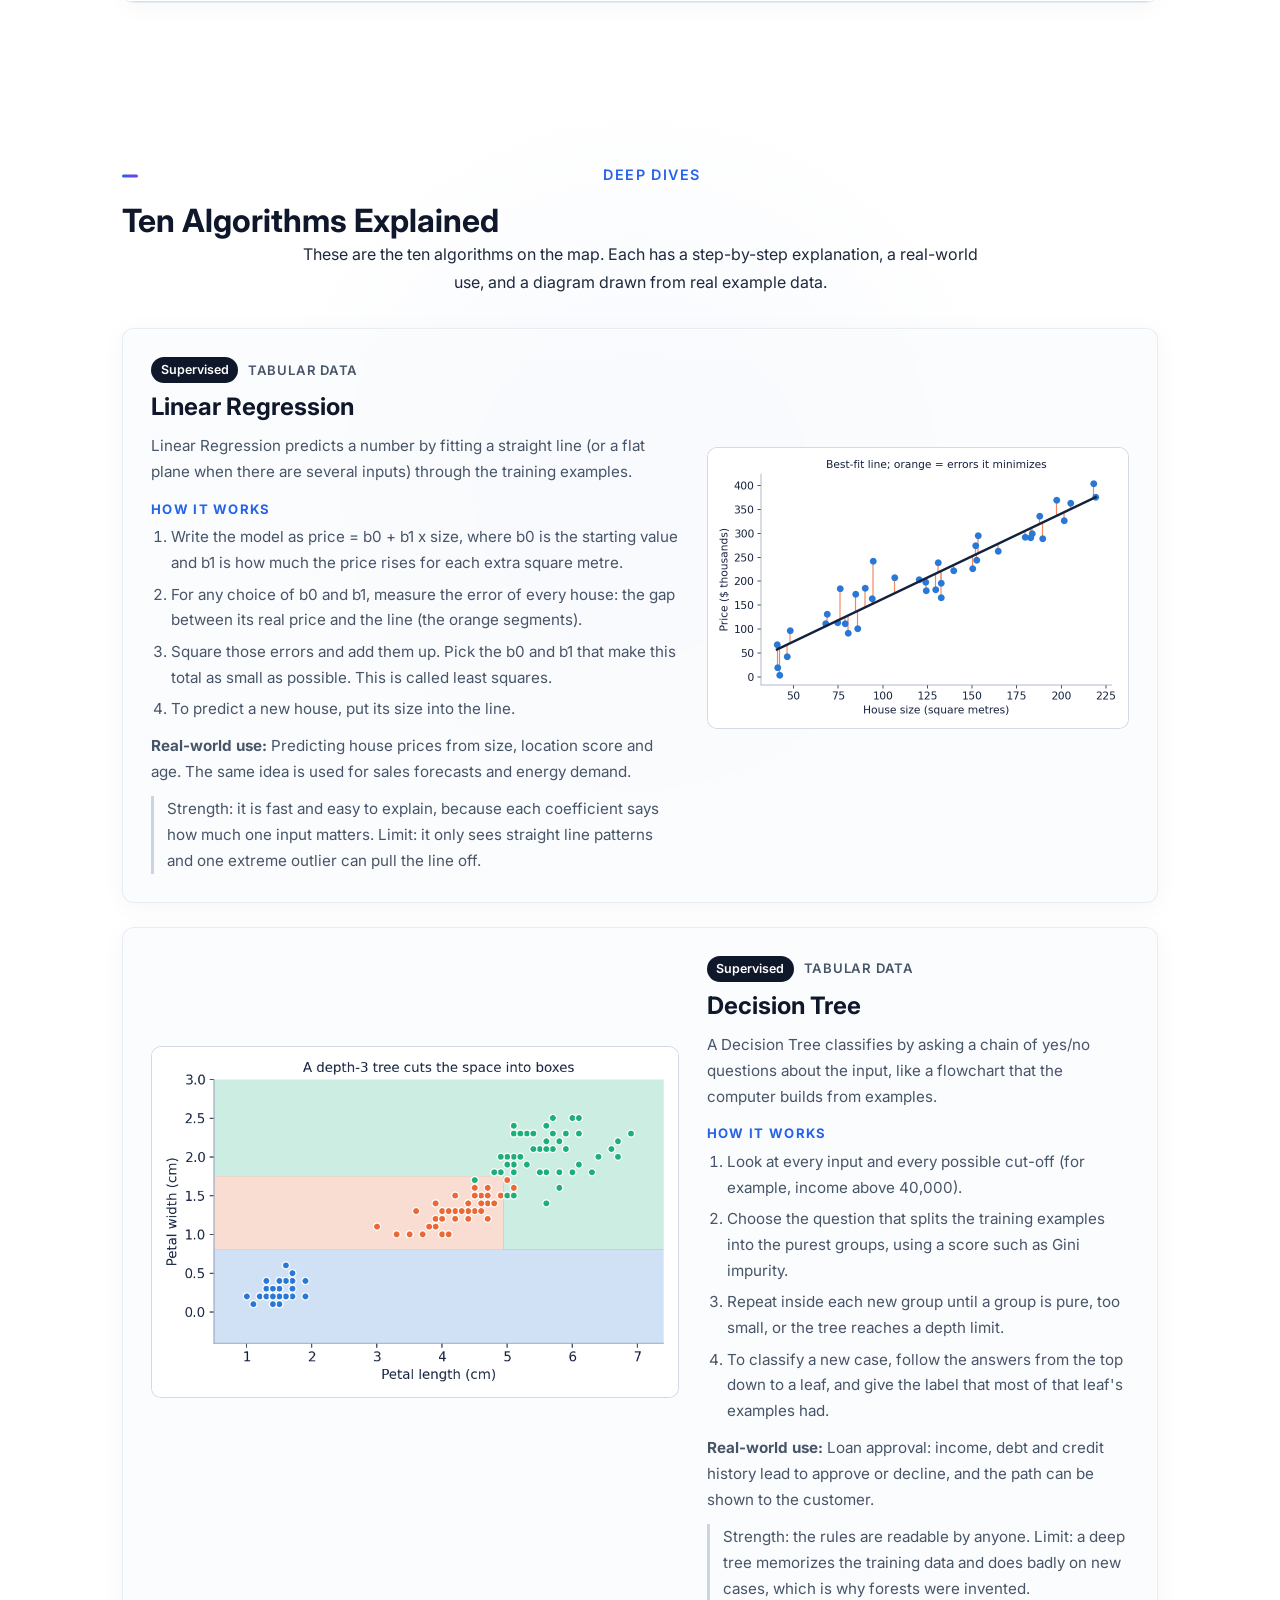
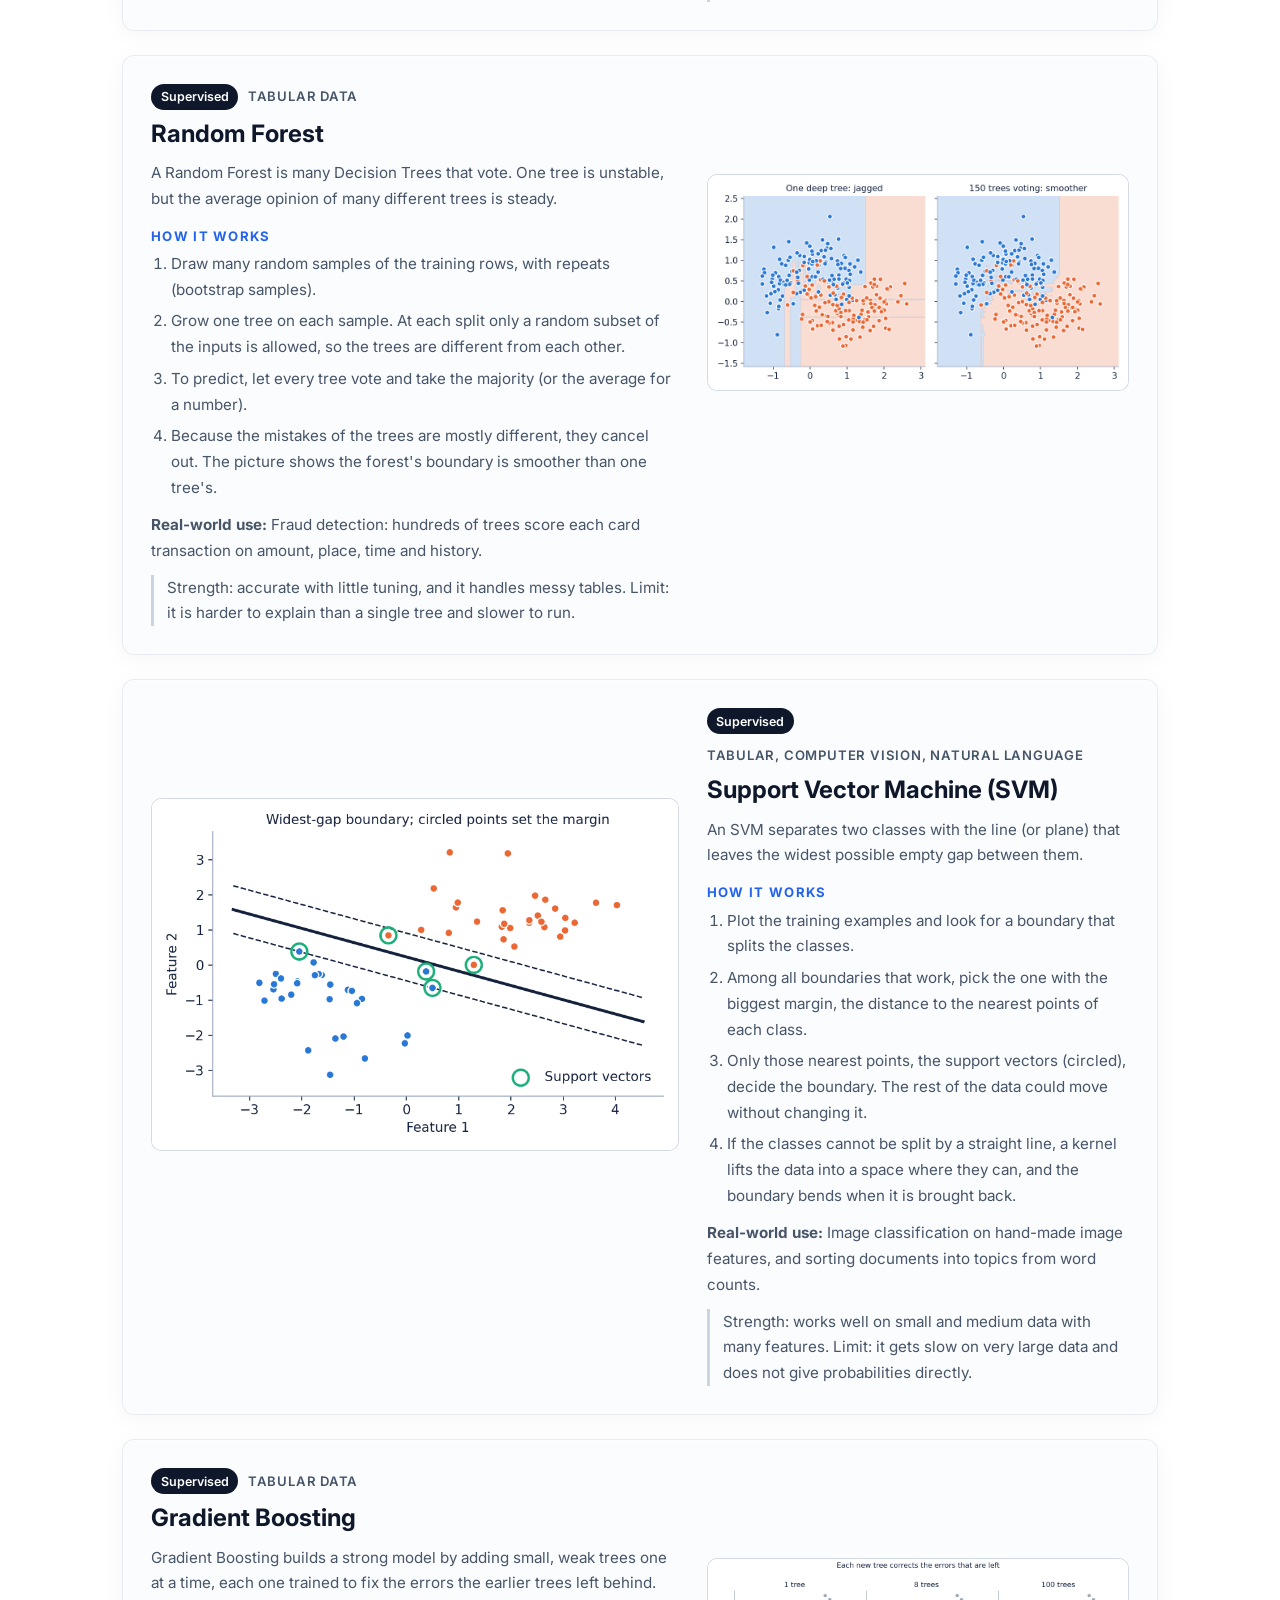
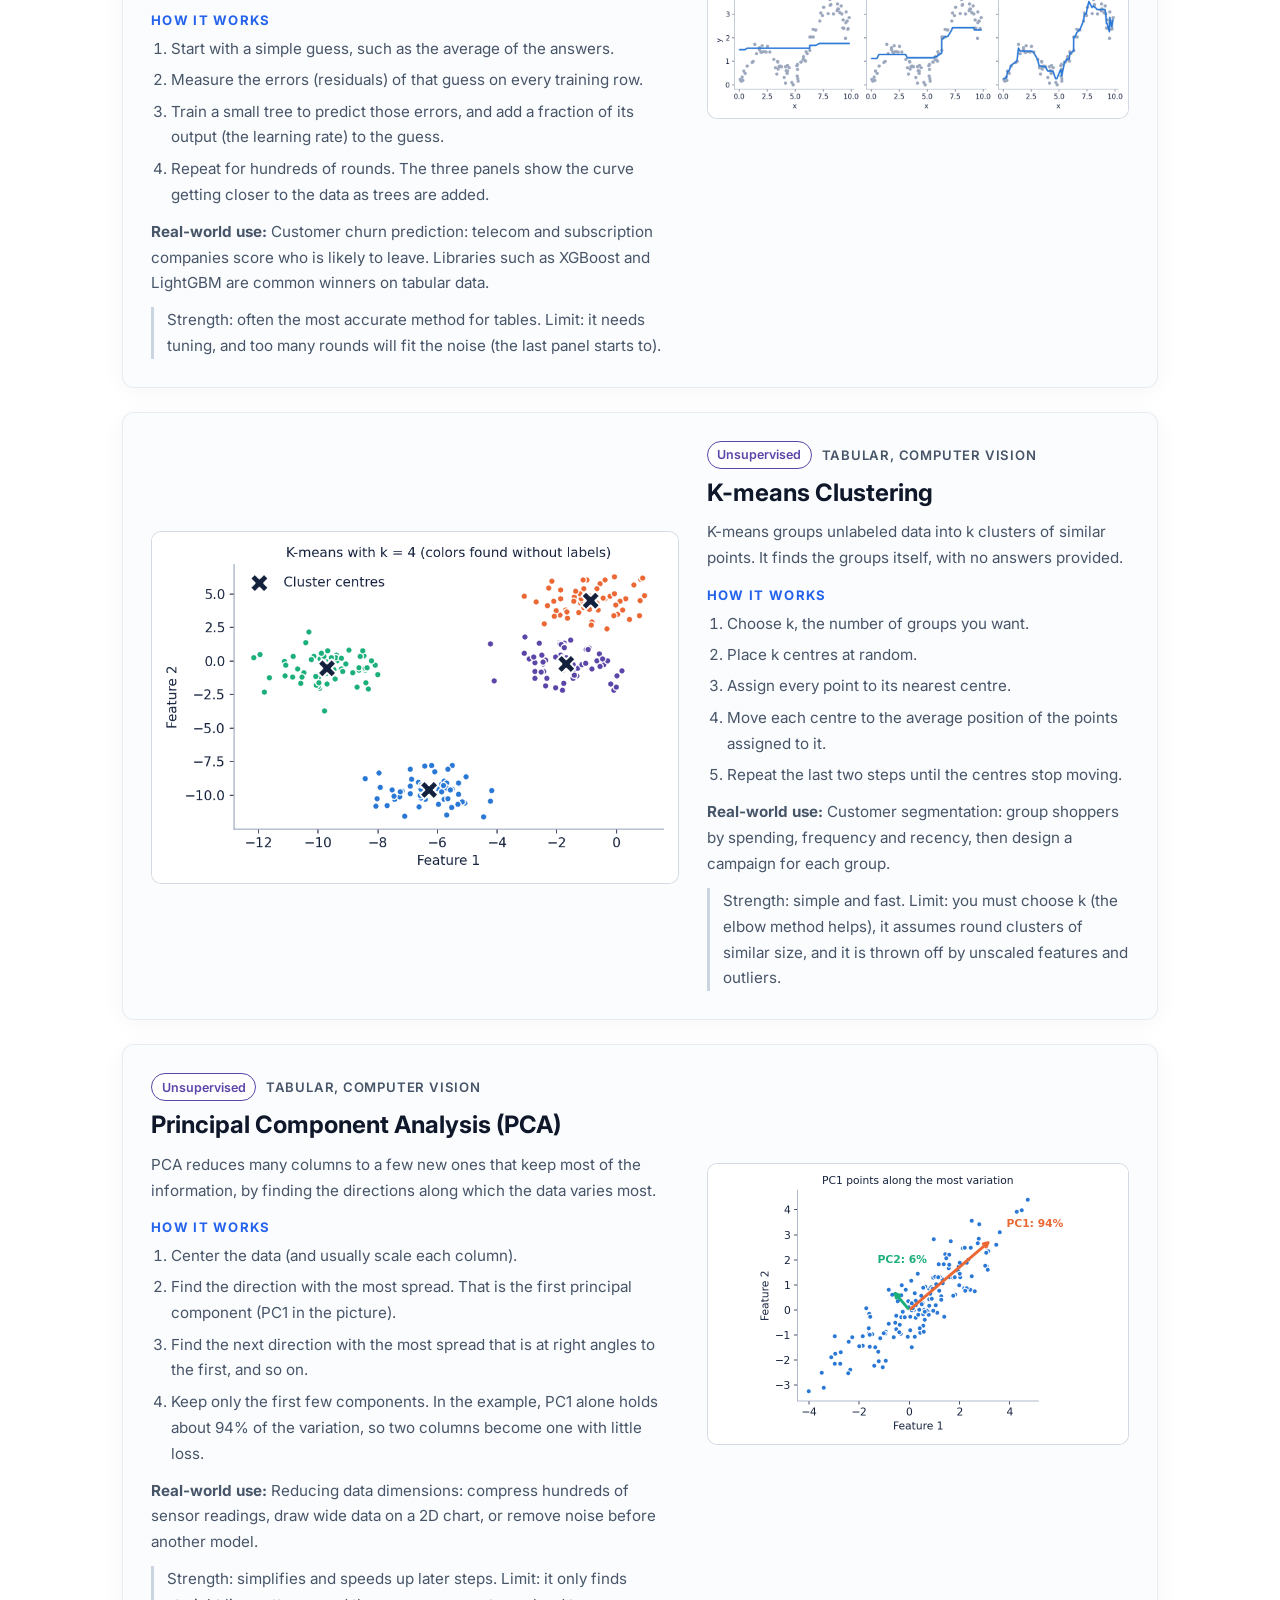
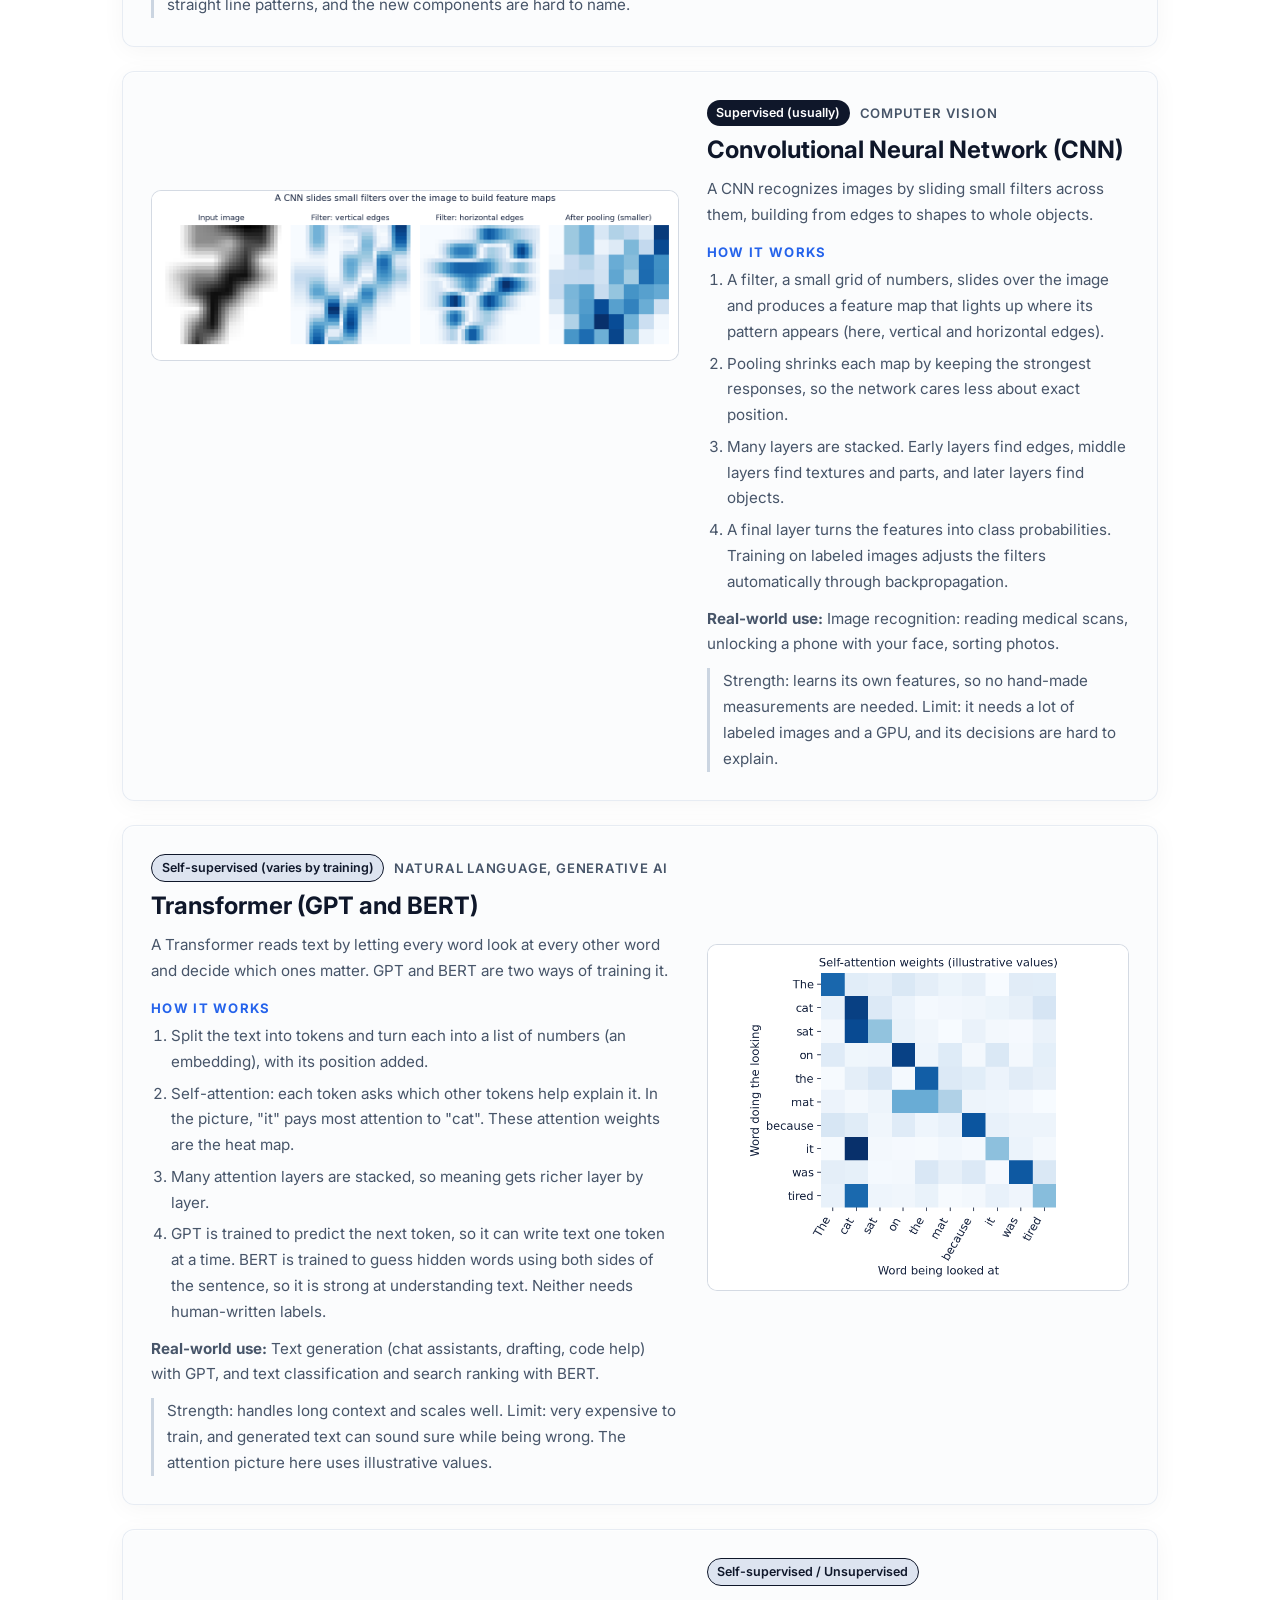
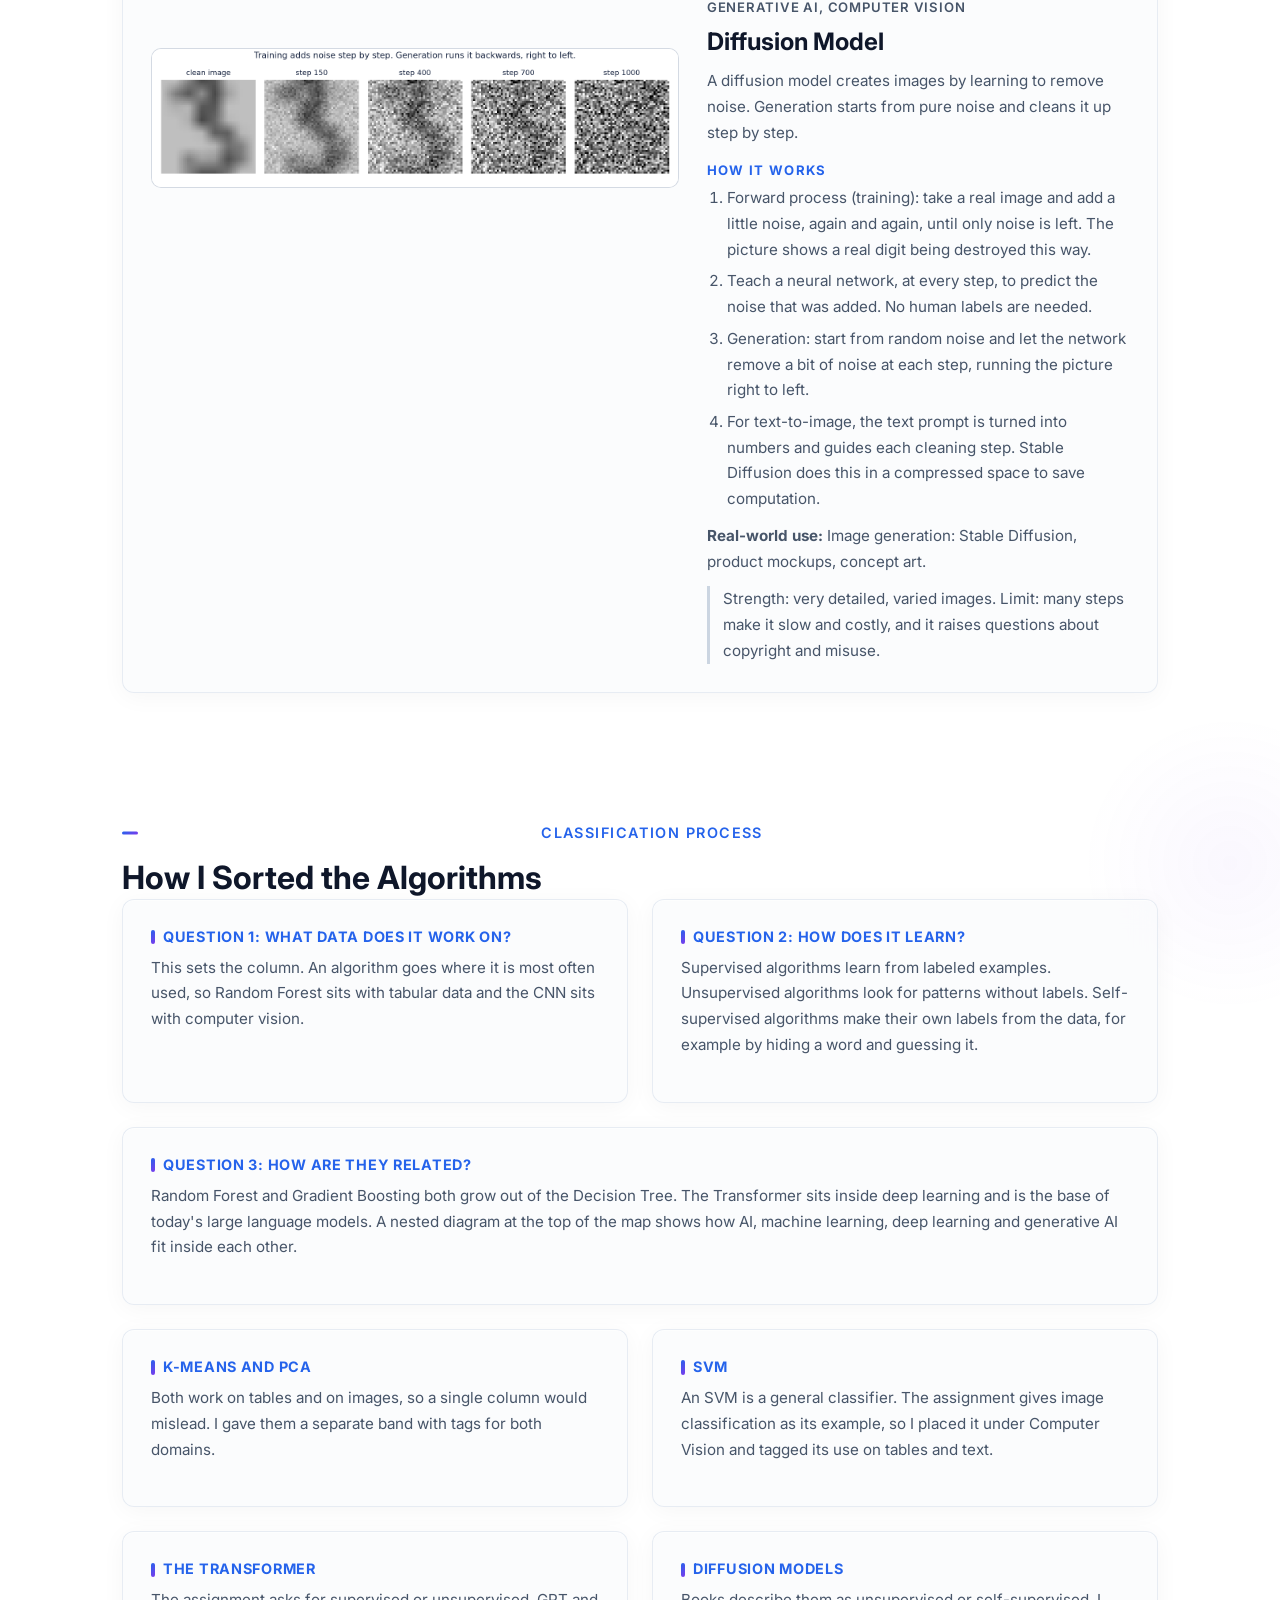
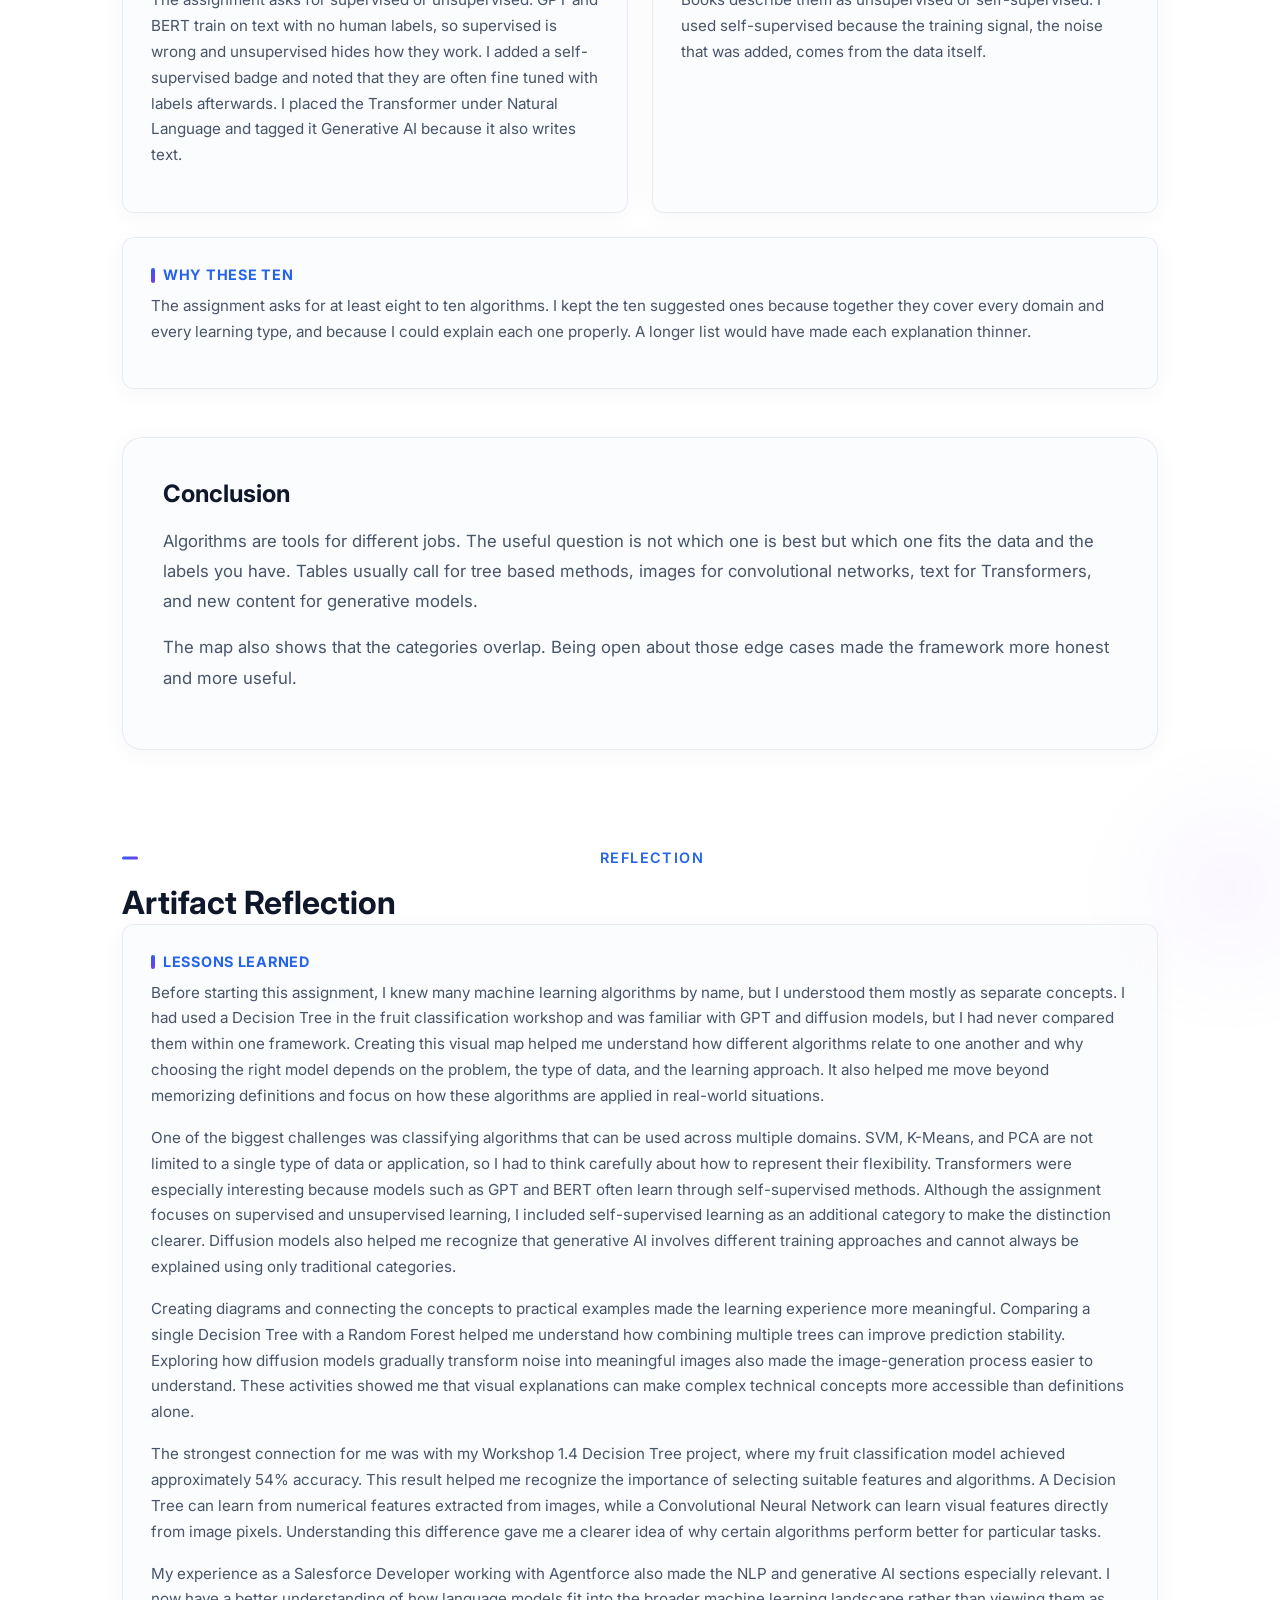
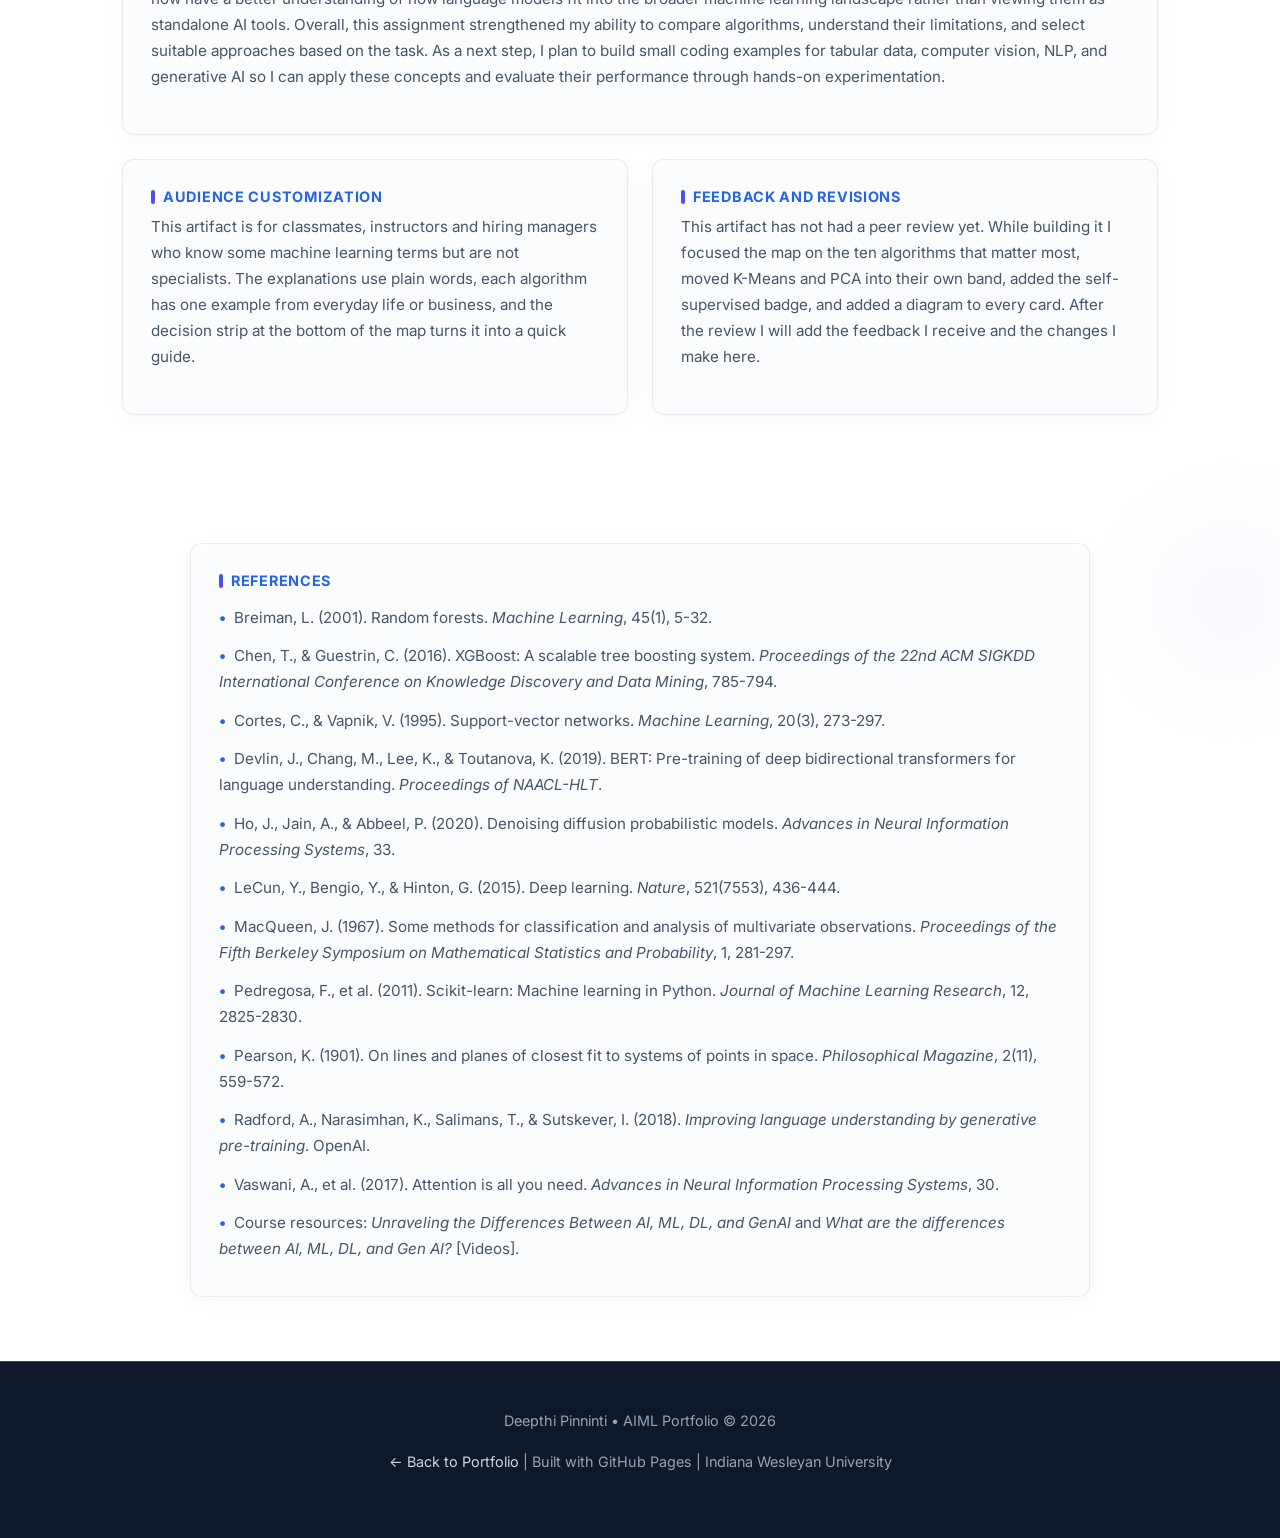
==== commit 5fa68081: "Final polish: wording fixes and no sideways scroll on phones Co-Authored-By: Claude Sonnet 5.5 <nore" ====
--- a/artifacts/algorithm-map/index.html
+++ b/artifacts/algorithm-map/index.html
@@ -732,7 +732,7 @@
 
           <div class="info-card glass-card reveal" data-delay="50">
             <h4>Description</h4>
-            <p>The artifact is an infographic plus the notes behind it. The infographic sorts ten algorithms into four application domains (Tabular Data, Computer Vision, Natural Language, Generative AI) and a cross-domain band for methods that do not belong to one domain. Each card shows the learning type, a one-sentence explanation, a real use, and a small diagram. Below the infographic, every algorithm has its own page-length explanation with step-by-step working and a diagram made from real example data.</p>
+            <p>The artifact is an infographic plus the notes behind it. The infographic sorts ten algorithms into four application domains (Tabular Data, Computer Vision, Natural Language, Generative AI) and a cross-domain band for methods that do not belong to one domain. Each card shows the learning type, a one-sentence explanation, a real use, and a small diagram. Below the infographic, every algorithm has its own explanation with step-by-step working and a diagram made from real example data.</p>
           </div>
 
           <div class="info-card glass-card reveal" data-delay="200">
@@ -1005,7 +1005,7 @@
 
           <div class="info-card glass-card reveal" data-delay="200">
             <h4>Feedback and Revisions</h4>
-            <p>This artifact has not had a peer review yet. While building it I narrowed the map from sixteen algorithms to the ten that matter most, moved K-Means and PCA into their own band, added the self-supervised badge, and added a diagram to every card. After the review I will add the feedback I receive and the changes I make here.</p>
+            <p>This artifact has not had a peer review yet. While building it I focused the map on the ten algorithms that matter most, moved K-Means and PCA into their own band, added the self-supervised badge, and added a diagram to every card. After the review I will add the feedback I receive and the changes I make here.</p>
           </div>
 
         </div>
--- a/css/style.css
+++ b/css/style.css
@@ -2051,3 +2051,6 @@
     padding: 1.5rem 0;
   }
 }
+
+/* keep decorative background shapes from causing sideways scrolling */
+html, body { overflow-x: clip; }
